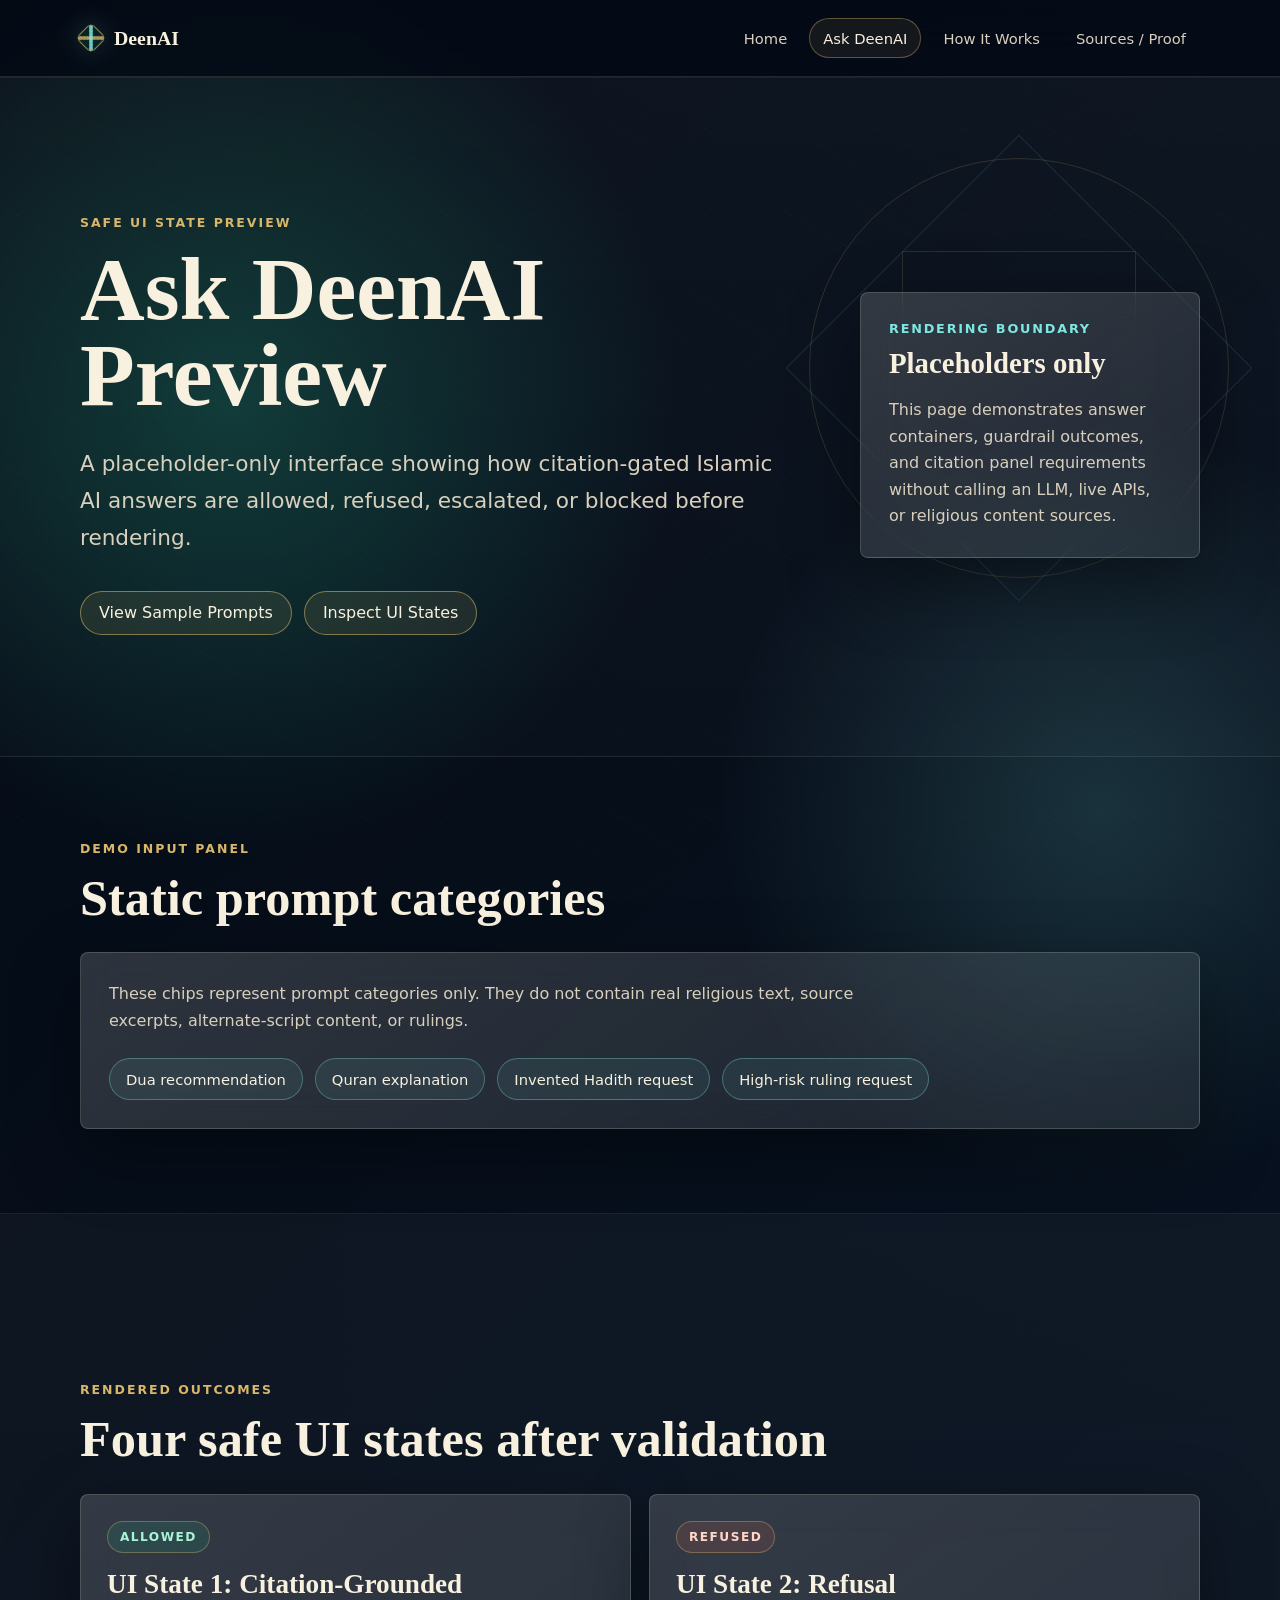
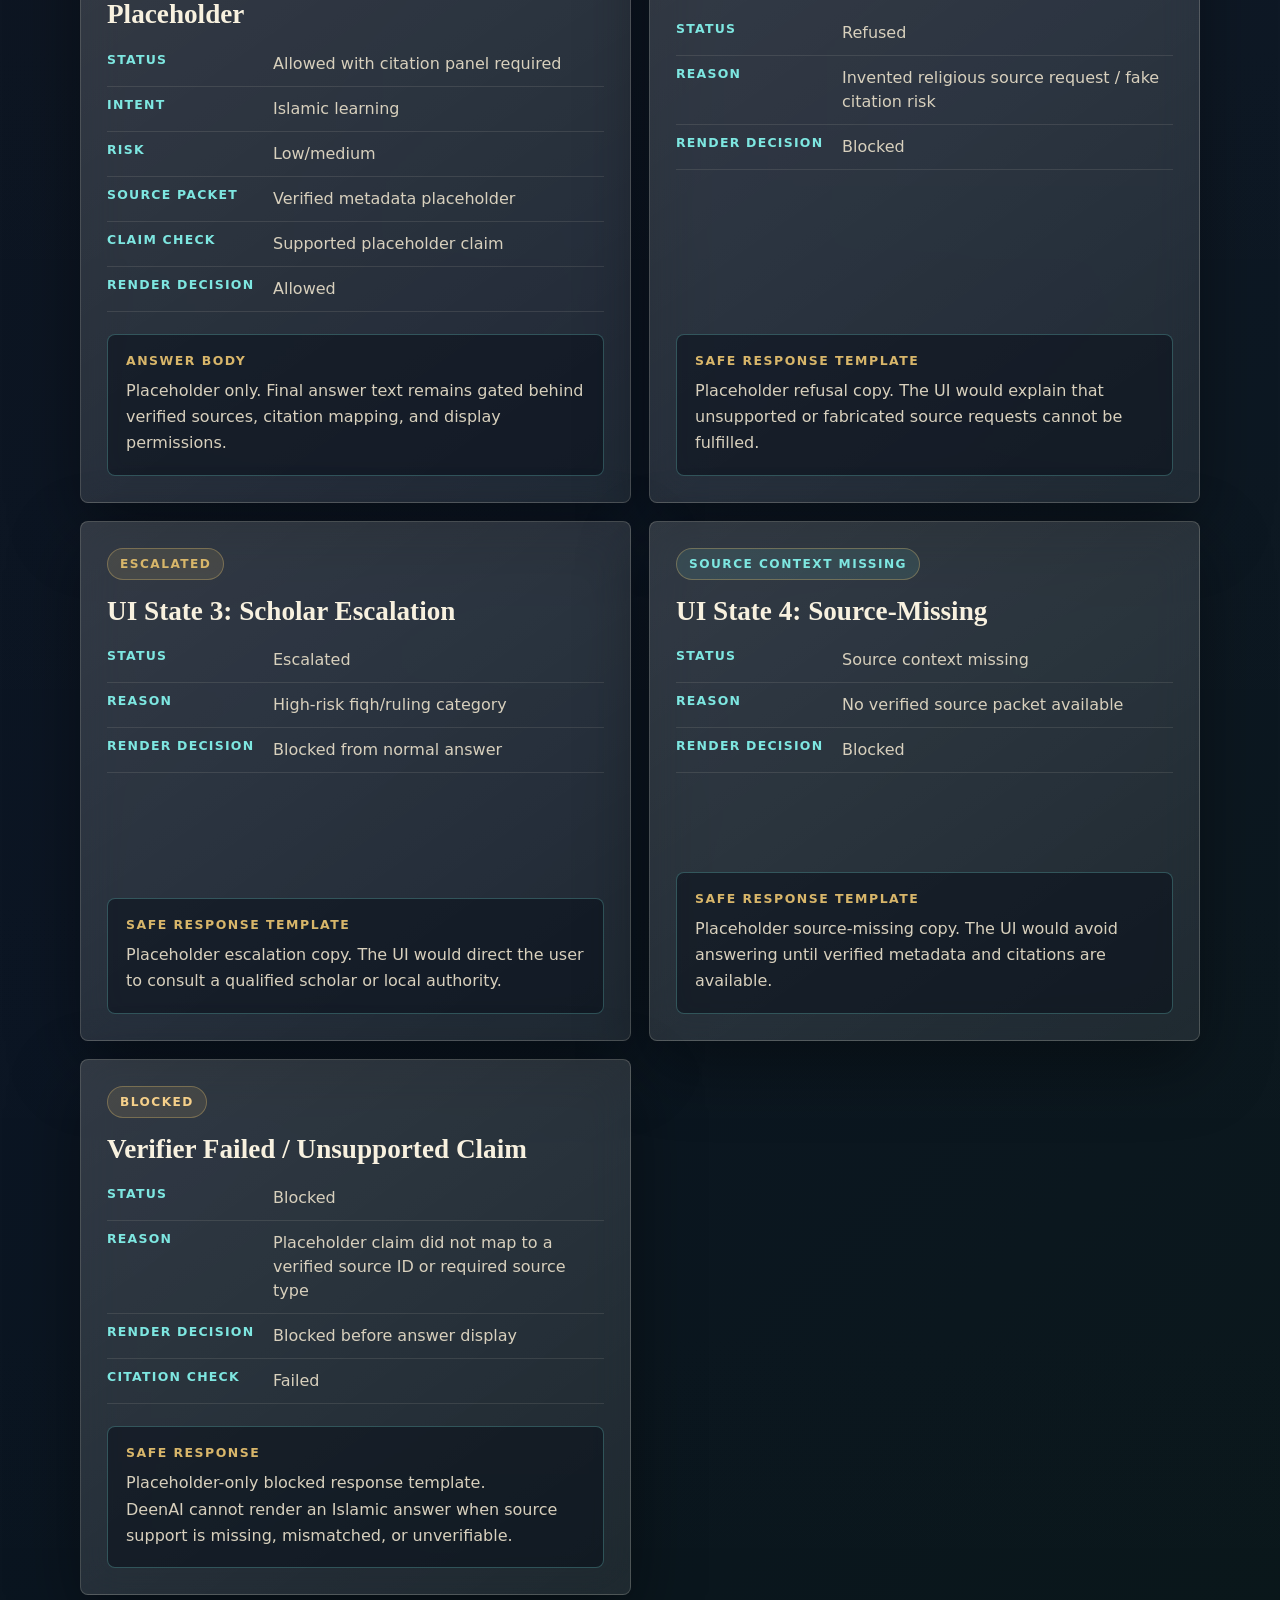
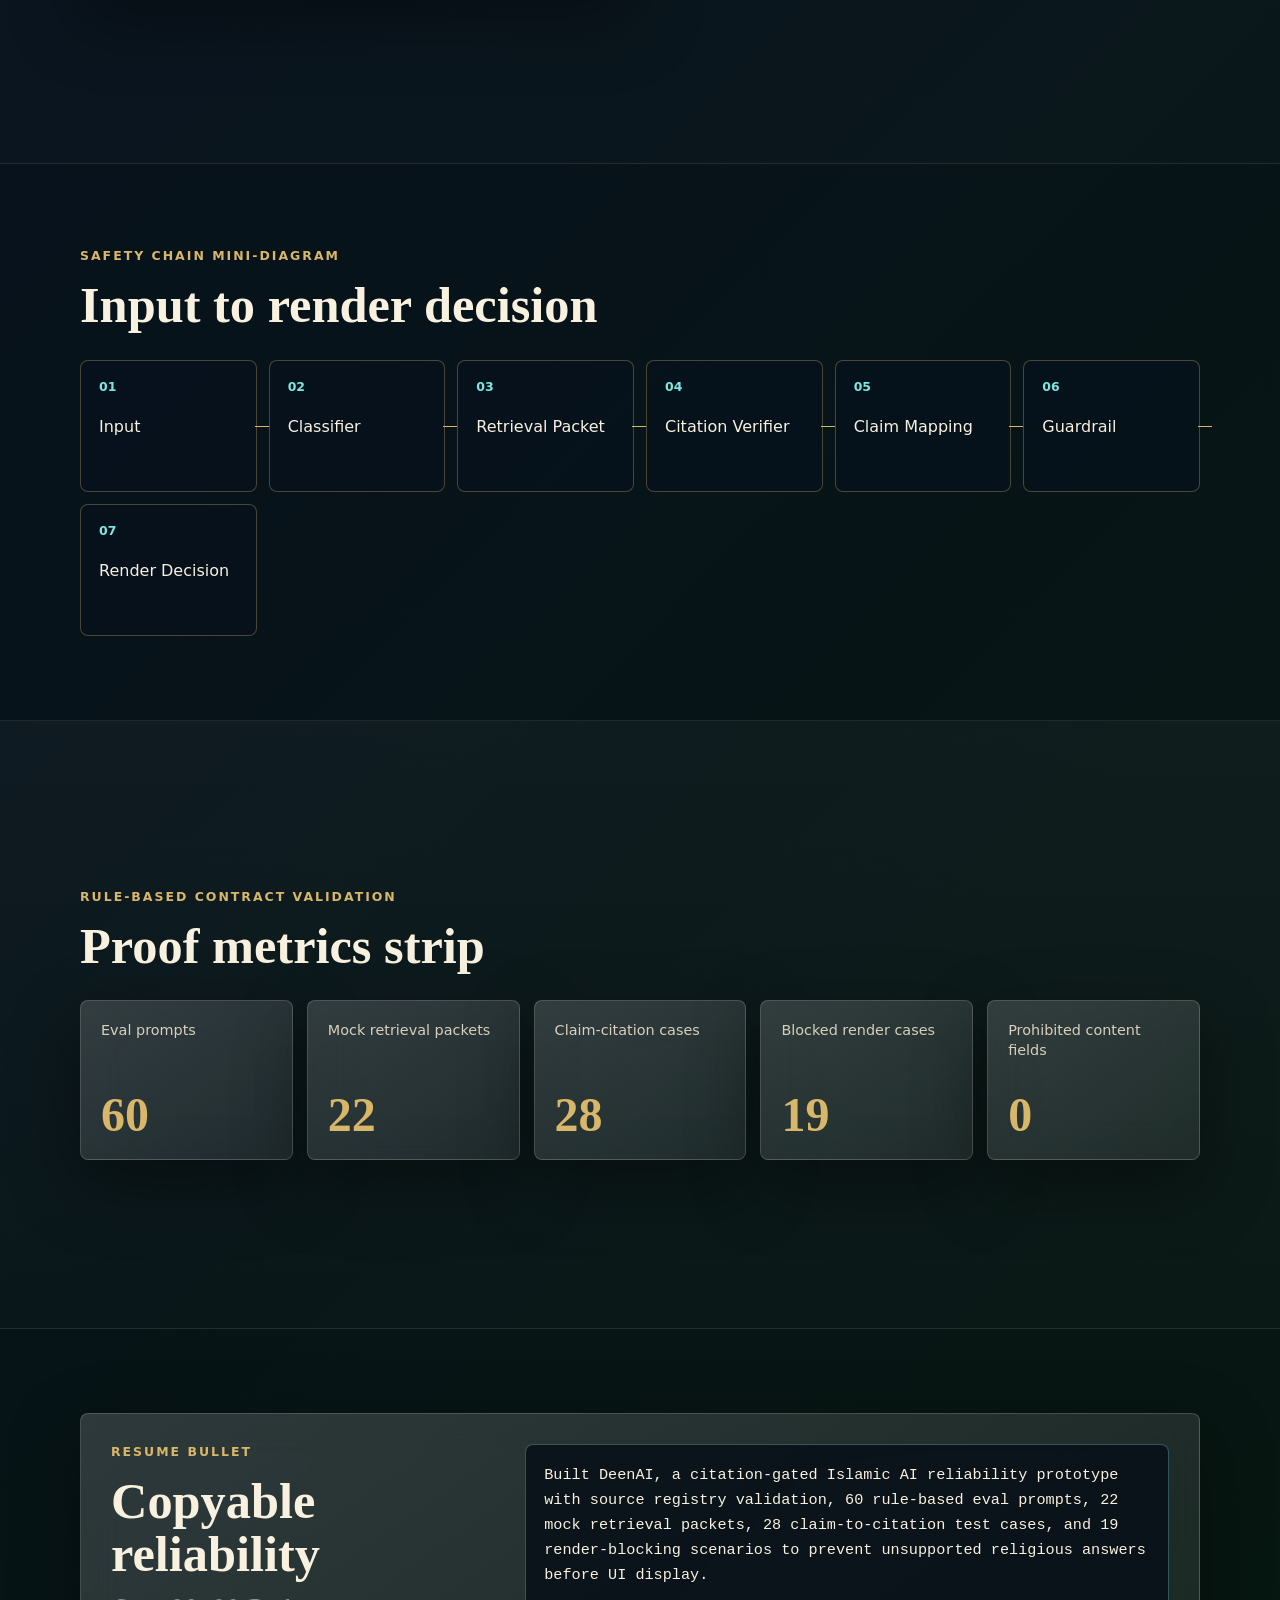
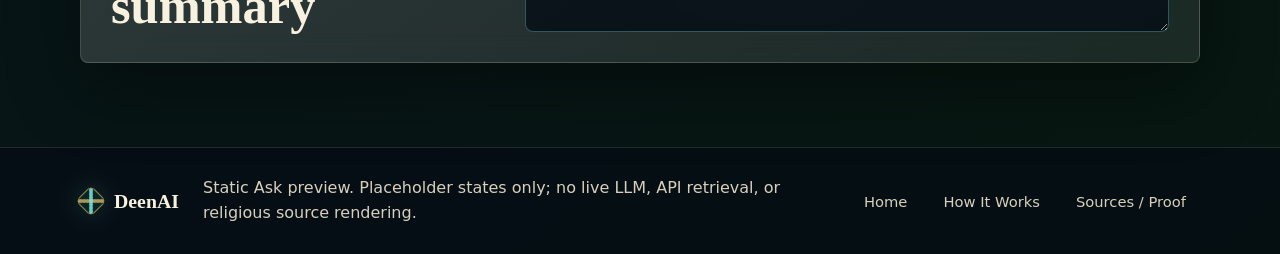
==== ask.html @ 28187298 "feat: add DeenAI static proof MVP with citation-gated validation" ====
<!doctype html>
<html lang="en">
  <head>
    <meta charset="utf-8" />
    <meta name="viewport" content="width=device-width, initial-scale=1" />
    <title>Ask DeenAI Preview | Safe UI States</title>
    <meta
      name="description"
      content="A placeholder-only DeenAI interface preview showing allowed, refused, escalated, and source-missing answer states."
    />
    <link rel="stylesheet" href="styles.css" />
  </head>
  <body>
    <header class="site-header">
      <nav class="shell nav-shell" aria-label="Primary navigation">
        <a class="brand" href="index.html" aria-label="DeenAI home">
          <span class="brand-mark" aria-hidden="true"></span>
          <span>DeenAI</span>
        </a>
        <div class="nav-links">
          <a href="index.html">Home</a>
          <a class="active" href="ask.html">Ask DeenAI</a>
          <a href="how-it-works.html">How It Works</a>
          <a href="sources.html">Sources / Proof</a>
        </div>
      </nav>
    </header>

    <main>
      <section class="hero section-band">
        <div class="geometric-orbit" aria-hidden="true"></div>
        <div class="shell hero-grid">
          <div class="hero-copy">
            <p class="eyebrow">Safe UI state preview</p>
            <h1>Ask DeenAI Preview</h1>
            <p class="subtitle">
              A placeholder-only interface showing how citation-gated Islamic AI answers are allowed, refused, escalated, or blocked before rendering.
            </p>
            <div class="hero-actions" aria-label="Ask preview actions">
              <a href="#demo-input">View Sample Prompts</a>
              <a href="#states">Inspect UI States</a>
            </div>
          </div>
          <aside class="hero-panel glass" aria-label="Preview mode">
            <p class="panel-label">Rendering boundary</p>
            <strong>Placeholders only</strong>
            <span>
              This page demonstrates answer containers, guardrail outcomes, and citation panel requirements without calling an LLM, live APIs, or religious content sources.
            </span>
          </aside>
        </div>
      </section>

      <section id="demo-input" class="shell ask-section" aria-labelledby="demo-input-title">
        <div class="section-heading">
          <p class="eyebrow">Demo Input Panel</p>
          <h2 id="demo-input-title">Static prompt categories</h2>
        </div>
        <div class="demo-input-panel glass">
          <p>
            These chips represent prompt categories only. They do not contain real religious text, source excerpts, alternate-script content, or rulings.
          </p>
          <div class="prompt-chip-grid" aria-label="Static sample prompt chips">
            <span class="prompt-chip">Dua recommendation</span>
            <span class="prompt-chip">Quran explanation</span>
            <span class="prompt-chip">Invented Hadith request</span>
            <span class="prompt-chip">High-risk ruling request</span>
          </div>
        </div>
      </section>

      <section id="states" class="section-band state-section" aria-labelledby="states-title">
        <div class="shell">
          <div class="section-heading">
            <p class="eyebrow">Rendered Outcomes</p>
            <h2 id="states-title">Four safe UI states after validation</h2>
          </div>
          <div class="state-grid">
            <article class="state-card glass">
              <div class="state-header">
                <span class="status-badge status-allowed">Allowed</span>
                <h3>UI State 1: Citation-Grounded Placeholder</h3>
              </div>
              <dl class="state-meta">
                <div>
                  <dt>Status</dt>
                  <dd>Allowed with citation panel required</dd>
                </div>
                <div>
                  <dt>Intent</dt>
                  <dd>Islamic learning</dd>
                </div>
                <div>
                  <dt>Risk</dt>
                  <dd>Low/medium</dd>
                </div>
                <div>
                  <dt>Source packet</dt>
                  <dd>Verified metadata placeholder</dd>
                </div>
                <div>
                  <dt>Claim check</dt>
                  <dd>Supported placeholder claim</dd>
                </div>
                <div>
                  <dt>Render decision</dt>
                  <dd>Allowed</dd>
                </div>
              </dl>
              <div class="placeholder-box">
                <span>Answer body</span>
                <p>Placeholder only. Final answer text remains gated behind verified sources, citation mapping, and display permissions.</p>
              </div>
            </article>

            <article class="state-card glass">
              <div class="state-header">
                <span class="status-badge status-refused">Refused</span>
                <h3>UI State 2: Refusal</h3>
              </div>
              <dl class="state-meta">
                <div>
                  <dt>Status</dt>
                  <dd>Refused</dd>
                </div>
                <div>
                  <dt>Reason</dt>
                  <dd>Invented religious source request / fake citation risk</dd>
                </div>
                <div>
                  <dt>Render decision</dt>
                  <dd>Blocked</dd>
                </div>
              </dl>
              <div class="placeholder-box">
                <span>Safe response template</span>
                <p>Placeholder refusal copy. The UI would explain that unsupported or fabricated source requests cannot be fulfilled.</p>
              </div>
            </article>

            <article class="state-card glass">
              <div class="state-header">
                <span class="status-badge status-escalated">Escalated</span>
                <h3>UI State 3: Scholar Escalation</h3>
              </div>
              <dl class="state-meta">
                <div>
                  <dt>Status</dt>
                  <dd>Escalated</dd>
                </div>
                <div>
                  <dt>Reason</dt>
                  <dd>High-risk fiqh/ruling category</dd>
                </div>
                <div>
                  <dt>Render decision</dt>
                  <dd>Blocked from normal answer</dd>
                </div>
              </dl>
              <div class="placeholder-box">
                <span>Safe response template</span>
                <p>Placeholder escalation copy. The UI would direct the user to consult a qualified scholar or local authority.</p>
              </div>
            </article>

            <article class="state-card glass">
              <div class="state-header">
                <span class="status-badge status-missing">Source context missing</span>
                <h3>UI State 4: Source-Missing</h3>
              </div>
              <dl class="state-meta">
                <div>
                  <dt>Status</dt>
                  <dd>Source context missing</dd>
                </div>
                <div>
                  <dt>Reason</dt>
                  <dd>No verified source packet available</dd>
                </div>
                <div>
                  <dt>Render decision</dt>
                  <dd>Blocked</dd>
                </div>
              </dl>
              <div class="placeholder-box">
                <span>Safe response template</span>
                <p>Placeholder source-missing copy. The UI would avoid answering until verified metadata and citations are available.</p>
              </div>
            </article>

            <article class="state-card glass">
              <div class="state-header">
                <span class="status-badge status-blocked">Blocked</span>
                <h3>Verifier Failed / Unsupported Claim</h3>
              </div>
              <dl class="state-meta">
                <div>
                  <dt>Status</dt>
                  <dd>Blocked</dd>
                </div>
                <div>
                  <dt>Reason</dt>
                  <dd>Placeholder claim did not map to a verified source ID or required source type</dd>
                </div>
                <div>
                  <dt>Render decision</dt>
                  <dd>Blocked before answer display</dd>
                </div>
                <div>
                  <dt>Citation check</dt>
                  <dd>Failed</dd>
                </div>
              </dl>
              <div class="placeholder-box">
                <span>Safe response</span>
                <p>Placeholder-only blocked response template.</p>
                <p>DeenAI cannot render an Islamic answer when source support is missing, mismatched, or unverifiable.</p>
              </div>
            </article>
          </div>
        </div>
      </section>

      <section class="shell chain-section" aria-labelledby="mini-chain-title">
        <div class="section-heading">
          <p class="eyebrow">Safety Chain Mini-Diagram</p>
          <h2 id="mini-chain-title">Input to render decision</h2>
        </div>
        <ol class="chain mini-chain" aria-label="Ask DeenAI safety chain">
          <li>Input</li>
          <li>Classifier</li>
          <li>Retrieval Packet</li>
          <li>Citation Verifier</li>
          <li>Claim Mapping</li>
          <li>Guardrail</li>
          <li>Render Decision</li>
        </ol>
      </section>

      <section class="section-band metrics-section" aria-labelledby="ask-metrics-title">
        <div class="shell">
          <div class="section-heading">
            <p class="eyebrow">Rule-Based Contract Validation</p>
            <h2 id="ask-metrics-title">Proof metrics strip</h2>
          </div>
          <div class="metric-grid ask-metric-grid">
            <article class="metric-card glass">
              <span>Eval prompts</span>
              <strong>60</strong>
            </article>
            <article class="metric-card glass">
              <span>Mock retrieval packets</span>
              <strong>22</strong>
            </article>
            <article class="metric-card glass">
              <span>Claim-citation cases</span>
              <strong>28</strong>
            </article>
            <article class="metric-card glass">
              <span>Blocked render cases</span>
              <strong>19</strong>
            </article>
            <article class="metric-card glass">
              <span>Prohibited content fields</span>
              <strong>0</strong>
            </article>
          </div>
        </div>
      </section>

      <section class="shell resume-section" aria-labelledby="ask-resume-title">
        <div class="resume-card glass">
          <div>
            <p class="eyebrow">Resume Bullet</p>
            <h2 id="ask-resume-title">Copyable reliability summary</h2>
          </div>
          <label for="ask-resume-bullet" class="sr-only">Copyable resume bullet</label>
          <textarea id="ask-resume-bullet" readonly>Built DeenAI, a citation-gated Islamic AI reliability prototype with source registry validation, 60 rule-based eval prompts, 22 mock retrieval packets, 28 claim-to-citation test cases, and 19 render-blocking scenarios to prevent unsupported religious answers before UI display.</textarea>
        </div>
      </section>
    </main>

    <footer class="site-footer">
      <div class="shell footer-grid">
        <a class="brand" href="index.html" aria-label="DeenAI home">
          <span class="brand-mark" aria-hidden="true"></span>
          <span>DeenAI</span>
        </a>
        <p>
          Static Ask preview. Placeholder states only; no live LLM, API retrieval, or religious source rendering.
        </p>
        <div class="footer-links">
          <a href="index.html">Home</a>
          <a href="how-it-works.html">How It Works</a>
          <a href="sources.html">Sources / Proof</a>
        </div>
      </div>
    </footer>
  </body>
</html>
---- styles.css ----
:root {
  color-scheme: dark;
  --midnight: #07111f;
  --navy: #0b1f34;
  --emerald: #0f5f4b;
  --emerald-soft: #1da781;
  --ivory: #f8f1df;
  --ivory-muted: #d8d0bd;
  --gold: #d8b66a;
  --cyan: #7ee7e1;
  --glass: rgba(255, 255, 255, 0.075);
  --glass-strong: rgba(255, 255, 255, 0.12);
  --line: rgba(248, 241, 223, 0.18);
  --shadow: 0 24px 70px rgba(0, 0, 0, 0.38);
}

* {
  box-sizing: border-box;
}

html {
  scroll-behavior: smooth;
}

body {
  margin: 0;
  min-width: 320px;
  color: var(--ivory);
  background:
    radial-gradient(circle at 18% 8%, rgba(29, 167, 129, 0.28), transparent 28rem),
    radial-gradient(circle at 86% 16%, rgba(126, 231, 225, 0.16), transparent 24rem),
    linear-gradient(135deg, #050b15 0%, var(--midnight) 42%, #071710 100%);
  font-family: Inter, ui-sans-serif, system-ui, -apple-system, BlinkMacSystemFont, "Segoe UI", sans-serif;
}

body::before {
  position: fixed;
  inset: 0;
  z-index: -1;
  pointer-events: none;
  content: "";
  opacity: 0.08;
  background-image:
    linear-gradient(30deg, transparent 38%, rgba(248, 241, 223, 0.22) 39%, transparent 40%),
    linear-gradient(150deg, transparent 38%, rgba(248, 241, 223, 0.16) 39%, transparent 40%);
  background-size: 86px 86px;
}

a {
  color: inherit;
  text-decoration: none;
}

.site-header {
  position: sticky;
  top: 0;
  z-index: 20;
  border-bottom: 1px solid rgba(248, 241, 223, 0.12);
  background: rgba(5, 11, 21, 0.72);
  backdrop-filter: blur(22px);
}

.nav-shell {
  min-height: 76px;
  display: flex;
  align-items: center;
  justify-content: space-between;
  gap: 24px;
}

.brand {
  display: inline-flex;
  align-items: center;
  gap: 12px;
  color: var(--ivory);
  font-family: Georgia, "Times New Roman", serif;
  font-size: 1.24rem;
  font-weight: 700;
}

.brand-mark,
.preview-icon {
  display: inline-block;
  width: 28px;
  aspect-ratio: 1;
  border: 1px solid rgba(216, 182, 106, 0.68);
  border-radius: 6px;
  background:
    linear-gradient(45deg, transparent 43%, rgba(126, 231, 225, 0.85) 44%, rgba(126, 231, 225, 0.85) 56%, transparent 57%),
    linear-gradient(135deg, transparent 43%, rgba(216, 182, 106, 0.78) 44%, rgba(216, 182, 106, 0.78) 56%, transparent 57%),
    rgba(15, 95, 75, 0.28);
  box-shadow: 0 0 24px rgba(126, 231, 225, 0.18);
  transform: rotate(45deg);
}

.brand-mark {
  width: 22px;
}

.nav-links,
.footer-links {
  display: flex;
  align-items: center;
  flex-wrap: wrap;
  gap: 8px;
}

.nav-links a,
.footer-links a {
  min-height: 40px;
  display: inline-flex;
  align-items: center;
  border: 1px solid transparent;
  border-radius: 999px;
  padding: 0 13px;
  color: var(--ivory-muted);
  font-size: 0.92rem;
}

.nav-links a:hover,
.nav-links a.active,
.footer-links a:hover {
  border-color: rgba(216, 182, 106, 0.38);
  color: var(--ivory);
  background: rgba(216, 182, 106, 0.08);
}

.shell {
  width: min(1120px, calc(100% - 40px));
  margin-inline: auto;
}

.section-band {
  position: relative;
  overflow: hidden;
  border-block: 1px solid rgba(248, 241, 223, 0.08);
  background: linear-gradient(180deg, rgba(255, 255, 255, 0.035), rgba(255, 255, 255, 0.015));
}

.glass {
  border: 1px solid var(--line);
  border-radius: 8px;
  background:
    linear-gradient(145deg, rgba(255, 255, 255, 0.12), rgba(255, 255, 255, 0.045)),
    rgba(255, 255, 255, 0.045);
  box-shadow: var(--shadow);
  backdrop-filter: blur(20px);
}

.hero,
.home-hero {
  min-height: 680px;
  display: flex;
  align-items: center;
  padding: 88px 0 72px;
}

.hero-grid {
  position: relative;
  z-index: 1;
  display: grid;
  grid-template-columns: minmax(0, 1fr) 340px;
  gap: 48px;
  align-items: center;
}

.hero-copy {
  max-width: 790px;
}

.eyebrow {
  margin: 0 0 16px;
  color: var(--gold);
  font-size: 0.78rem;
  font-weight: 800;
  letter-spacing: 0.16em;
  text-transform: uppercase;
}

h1,
h2 {
  margin: 0;
  font-family: Georgia, "Times New Roman", serif;
  font-weight: 600;
  letter-spacing: 0;
}

h1 {
  max-width: 820px;
  font-size: clamp(3rem, 7vw, 5.8rem);
  line-height: 0.96;
}

h2 {
  font-size: clamp(2rem, 4vw, 3.15rem);
  line-height: 1.04;
}

.subtitle {
  max-width: 700px;
  margin: 28px 0 0;
  color: var(--ivory-muted);
  font-size: clamp(1.1rem, 2vw, 1.35rem);
  line-height: 1.7;
}

.hero-actions {
  display: flex;
  flex-wrap: wrap;
  gap: 12px;
  margin-top: 34px;
}

.hero-actions a {
  min-height: 44px;
  display: inline-flex;
  align-items: center;
  justify-content: center;
  border: 1px solid rgba(216, 182, 106, 0.54);
  border-radius: 999px;
  padding: 0 18px;
  color: var(--ivory);
  background: rgba(216, 182, 106, 0.1);
}

.hero-actions a:hover,
.artifact-card:hover {
  border-color: rgba(126, 231, 225, 0.72);
  box-shadow: 0 0 34px rgba(126, 231, 225, 0.16);
}

.hero-panel {
  padding: 28px;
}

.hero-panel strong {
  display: block;
  margin-bottom: 18px;
  font-family: Georgia, "Times New Roman", serif;
  font-size: 1.8rem;
  line-height: 1.1;
}

.hero-panel span,
.method-panel p,
.artifact-card small {
  color: var(--ivory-muted);
  line-height: 1.65;
}

.panel-label {
  margin: 0 0 12px;
  color: var(--cyan);
  font-size: 0.8rem;
  font-weight: 800;
  letter-spacing: 0.14em;
  text-transform: uppercase;
}

.geometric-orbit {
  position: absolute;
  right: min(4vw, 60px);
  top: 80px;
  width: 420px;
  aspect-ratio: 1;
  border: 1px solid rgba(216, 182, 106, 0.32);
  border-radius: 50%;
  opacity: 0.55;
}

.geometric-orbit::before,
.geometric-orbit::after {
  position: absolute;
  inset: 44px;
  content: "";
  border: 1px solid rgba(126, 231, 225, 0.24);
  transform: rotate(45deg);
}

.geometric-orbit::after {
  inset: 92px;
  border-color: rgba(216, 182, 106, 0.28);
  transform: rotate(0deg);
}

.metrics-section,
.learning-section,
.split-section,
.resume-section,
.shell:not(.hero-grid) {
  padding-block: 84px;
}

.section-heading {
  max-width: 760px;
  margin-bottom: 28px;
}

.metric-grid {
  display: grid;
  grid-template-columns: repeat(6, minmax(0, 1fr));
  gap: 14px;
}

.metric-card {
  min-height: 150px;
  padding: 20px;
}

.metric-card span {
  display: block;
  min-height: 44px;
  color: var(--ivory-muted);
  font-size: 0.9rem;
  line-height: 1.35;
}

.metric-card strong {
  display: block;
  margin-top: 26px;
  color: var(--gold);
  font-family: Georgia, "Times New Roman", serif;
  font-size: 3rem;
  line-height: 1;
}

.preview-grid {
  display: grid;
  grid-template-columns: repeat(4, minmax(0, 1fr));
  gap: 16px;
}

.preview-card {
  min-height: 260px;
  padding: 24px;
}

.preview-card h3 {
  margin: 28px 0 12px;
  font-family: Georgia, "Times New Roman", serif;
  font-size: 1.45rem;
  line-height: 1.14;
}

.preview-card p:not(.panel-label) {
  margin: 0;
  color: var(--ivory-muted);
  line-height: 1.65;
}

.preview-icon {
  width: 36px;
}

.source-section,
.proof-section {
  padding-block: 84px;
}

.source-grid {
  display: grid;
  grid-template-columns: repeat(3, minmax(0, 1fr));
  gap: 16px;
}

.source-card {
  min-height: 230px;
  padding: 24px;
}

.source-card span {
  color: var(--cyan);
  font-size: 0.78rem;
  font-weight: 800;
  letter-spacing: 0.12em;
  text-transform: uppercase;
}

.source-card strong {
  display: block;
  margin: 16px 0 12px;
  font-family: Georgia, "Times New Roman", serif;
  font-size: 1.38rem;
  line-height: 1.16;
}

.source-card p {
  margin: 0;
  color: var(--ivory-muted);
  line-height: 1.65;
}

.proof-grid {
  grid-template-columns: repeat(3, minmax(0, 1fr));
}

.ask-section,
.state-section {
  padding-block: 84px;
}

.demo-input-panel {
  padding: 28px;
}

.demo-input-panel p {
  max-width: 780px;
  margin: 0 0 24px;
  color: var(--ivory-muted);
  line-height: 1.65;
}

.prompt-chip-grid {
  display: flex;
  flex-wrap: wrap;
  gap: 12px;
}

.prompt-chip {
  min-height: 42px;
  display: inline-flex;
  align-items: center;
  border: 1px solid rgba(126, 231, 225, 0.34);
  border-radius: 999px;
  padding: 0 16px;
  color: var(--ivory);
  background: rgba(126, 231, 225, 0.08);
  font-size: 0.92rem;
}

.state-grid {
  display: grid;
  grid-template-columns: repeat(2, minmax(0, 1fr));
  gap: 18px;
}

.state-card {
  display: flex;
  flex-direction: column;
  gap: 22px;
  min-height: 520px;
  padding: 26px;
}

.state-header {
  display: grid;
  gap: 16px;
}

.state-header h3 {
  margin: 0;
  font-family: Georgia, "Times New Roman", serif;
  font-size: 1.7rem;
  line-height: 1.12;
}

.status-badge {
  width: fit-content;
  min-height: 32px;
  display: inline-flex;
  align-items: center;
  border: 1px solid rgba(216, 182, 106, 0.36);
  border-radius: 999px;
  padding: 0 12px;
  font-size: 0.76rem;
  font-weight: 800;
  letter-spacing: 0.12em;
  text-transform: uppercase;
}

.status-allowed {
  color: #a9f4d7;
  background: rgba(29, 167, 129, 0.14);
}

.status-refused {
  color: #ffd6c7;
  background: rgba(216, 98, 70, 0.14);
}

.status-escalated {
  color: var(--gold);
  background: rgba(216, 182, 106, 0.13);
}

.status-missing {
  color: var(--cyan);
  background: rgba(126, 231, 225, 0.1);
}

.status-blocked {
  color: #f6d08a;
  background: rgba(216, 182, 106, 0.12);
}

.state-meta {
  display: grid;
  gap: 10px;
  margin: 0;
}

.state-meta div {
  display: grid;
  grid-template-columns: 150px minmax(0, 1fr);
  gap: 16px;
  border-bottom: 1px solid rgba(248, 241, 223, 0.1);
  padding-bottom: 10px;
}

.state-meta dt {
  color: var(--cyan);
  font-size: 0.78rem;
  font-weight: 800;
  letter-spacing: 0.1em;
  text-transform: uppercase;
}

.state-meta dd {
  margin: 0;
  color: var(--ivory-muted);
  line-height: 1.5;
}

.placeholder-box {
  margin-top: auto;
  border: 1px solid rgba(126, 231, 225, 0.28);
  border-radius: 8px;
  padding: 18px;
  background: rgba(5, 11, 21, 0.48);
}

.placeholder-box span {
  display: block;
  margin-bottom: 10px;
  color: var(--gold);
  font-size: 0.78rem;
  font-weight: 800;
  letter-spacing: 0.12em;
  text-transform: uppercase;
}

.placeholder-box p {
  margin: 0;
  color: var(--ivory-muted);
  line-height: 1.65;
}

.mini-chain {
  grid-template-columns: repeat(7, minmax(0, 1fr));
}

.ask-metric-grid {
  grid-template-columns: repeat(5, minmax(0, 1fr));
}

.chain-section {
  padding-block: 72px;
}

.chain {
  display: grid;
  grid-template-columns: repeat(6, minmax(0, 1fr));
  gap: 12px;
  padding: 0;
  margin: 0;
  list-style: none;
  counter-reset: chain;
}

.chain li {
  position: relative;
  min-height: 132px;
  padding: 18px;
  border: 1px solid rgba(216, 182, 106, 0.32);
  border-radius: 8px;
  background: rgba(7, 17, 31, 0.55);
  color: var(--ivory);
  line-height: 1.35;
}

.chain li::before {
  display: block;
  counter-increment: chain;
  content: "0" counter(chain);
  margin-bottom: 20px;
  color: var(--cyan);
  font-size: 0.78rem;
  font-weight: 800;
}

.chain li:not(:last-child)::after {
  position: absolute;
  top: 50%;
  right: -13px;
  z-index: 2;
  content: "";
  width: 14px;
  height: 1px;
  background: var(--gold);
}

.two-column {
  display: grid;
  grid-template-columns: minmax(0, 1fr) minmax(320px, 0.75fr);
  gap: 24px;
  align-items: start;
}

.list-panel,
.method-panel {
  padding: 28px;
}

.check-list,
.muted-list {
  display: grid;
  gap: 16px;
  padding: 0;
  margin: 0;
  list-style: none;
}

.check-list li,
.muted-list li {
  position: relative;
  padding-left: 26px;
  color: var(--ivory-muted);
}

.check-list li::before,
.muted-list li::before {
  position: absolute;
  left: 0;
  top: 0.42em;
  width: 8px;
  height: 8px;
  content: "";
  border: 1px solid var(--gold);
  background: rgba(216, 182, 106, 0.18);
  transform: rotate(45deg);
}

.artifact-grid {
  display: grid;
  grid-template-columns: repeat(4, minmax(0, 1fr));
  gap: 16px;
}

.artifact-card {
  min-height: 210px;
  display: flex;
  flex-direction: column;
  gap: 12px;
  padding: 22px;
  transition: border-color 180ms ease, box-shadow 180ms ease, transform 180ms ease;
}

.artifact-card:hover {
  transform: translateY(-2px);
}

.artifact-card span {
  color: var(--cyan);
  font-size: 0.78rem;
  font-weight: 800;
  letter-spacing: 0.12em;
  text-transform: uppercase;
}

.artifact-card strong {
  overflow-wrap: anywhere;
  color: var(--ivory);
  font-size: 1.05rem;
}

.limitations-section {
  padding-block: 74px;
}

.resume-card {
  display: grid;
  grid-template-columns: 0.6fr 1fr;
  gap: 28px;
  padding: 30px;
  align-items: stretch;
}

textarea {
  width: 100%;
  min-height: 150px;
  resize: vertical;
  border: 1px solid rgba(126, 231, 225, 0.32);
  border-radius: 8px;
  padding: 18px;
  color: var(--ivory);
  background: rgba(5, 11, 21, 0.74);
  font: 0.95rem/1.65 ui-monospace, SFMono-Regular, Menlo, Consolas, monospace;
}

.sr-only {
  position: absolute;
  width: 1px;
  height: 1px;
  overflow: hidden;
  clip: rect(0 0 0 0);
  white-space: nowrap;
}

.site-footer {
  border-top: 1px solid rgba(248, 241, 223, 0.12);
  padding: 28px 0;
  background: rgba(5, 11, 21, 0.64);
}

.footer-grid {
  display: grid;
  grid-template-columns: auto minmax(0, 1fr) auto;
  gap: 24px;
  align-items: center;
}

.footer-grid p {
  margin: 0;
  color: var(--ivory-muted);
  line-height: 1.55;
}

.site-header .shell,
.site-footer .shell {
  padding-block: 0;
}

@media (max-width: 980px) {
  .hero,
  .home-hero {
    min-height: auto;
  }

  .hero-grid,
  .two-column,
  .resume-card,
  .footer-grid {
    grid-template-columns: 1fr;
  }

  .metric-grid,
  .artifact-grid,
  .preview-grid,
  .source-grid,
  .state-grid {
    grid-template-columns: repeat(2, minmax(0, 1fr));
  }

  .chain {
    grid-template-columns: repeat(3, minmax(0, 1fr));
  }

  .chain li:nth-child(3)::after {
    display: none;
  }

  .mini-chain li:nth-child(6)::after {
    display: none;
  }
}

@media (max-width: 640px) {
  .shell {
    width: min(100% - 28px, 1120px);
  }

  .hero,
  .home-hero {
    padding-block: 58px;
  }

  h1 {
    font-size: clamp(2.45rem, 13vw, 3.4rem);
  }

  .subtitle {
    font-size: 1rem;
  }

  .metric-grid,
  .artifact-grid,
  .preview-grid,
  .source-grid,
  .state-grid,
  .chain {
    grid-template-columns: 1fr;
  }

  .state-meta div {
    grid-template-columns: 1fr;
    gap: 6px;
  }

  .metric-card {
    min-height: 118px;
  }

  .metric-card strong {
    margin-top: 12px;
    font-size: 2.4rem;
  }

  .chain li {
    min-height: 104px;
  }

  .chain li:not(:last-child)::after {
    left: 24px;
    right: auto;
    top: auto;
    bottom: -13px;
    width: 1px;
    height: 14px;
  }

  .geometric-orbit {
    right: -150px;
    top: -90px;
    width: 310px;
  }

  .metrics-section,
  .learning-section,
  .split-section,
  .resume-section,
  .shell:not(.hero-grid) {
    padding-block: 58px;
  }

  .nav-shell {
    align-items: flex-start;
    flex-direction: column;
    padding-block: 14px;
  }

  .nav-links {
    width: 100%;
    justify-content: flex-start;
  }

  .nav-links a {
    padding-inline: 11px;
  }
}
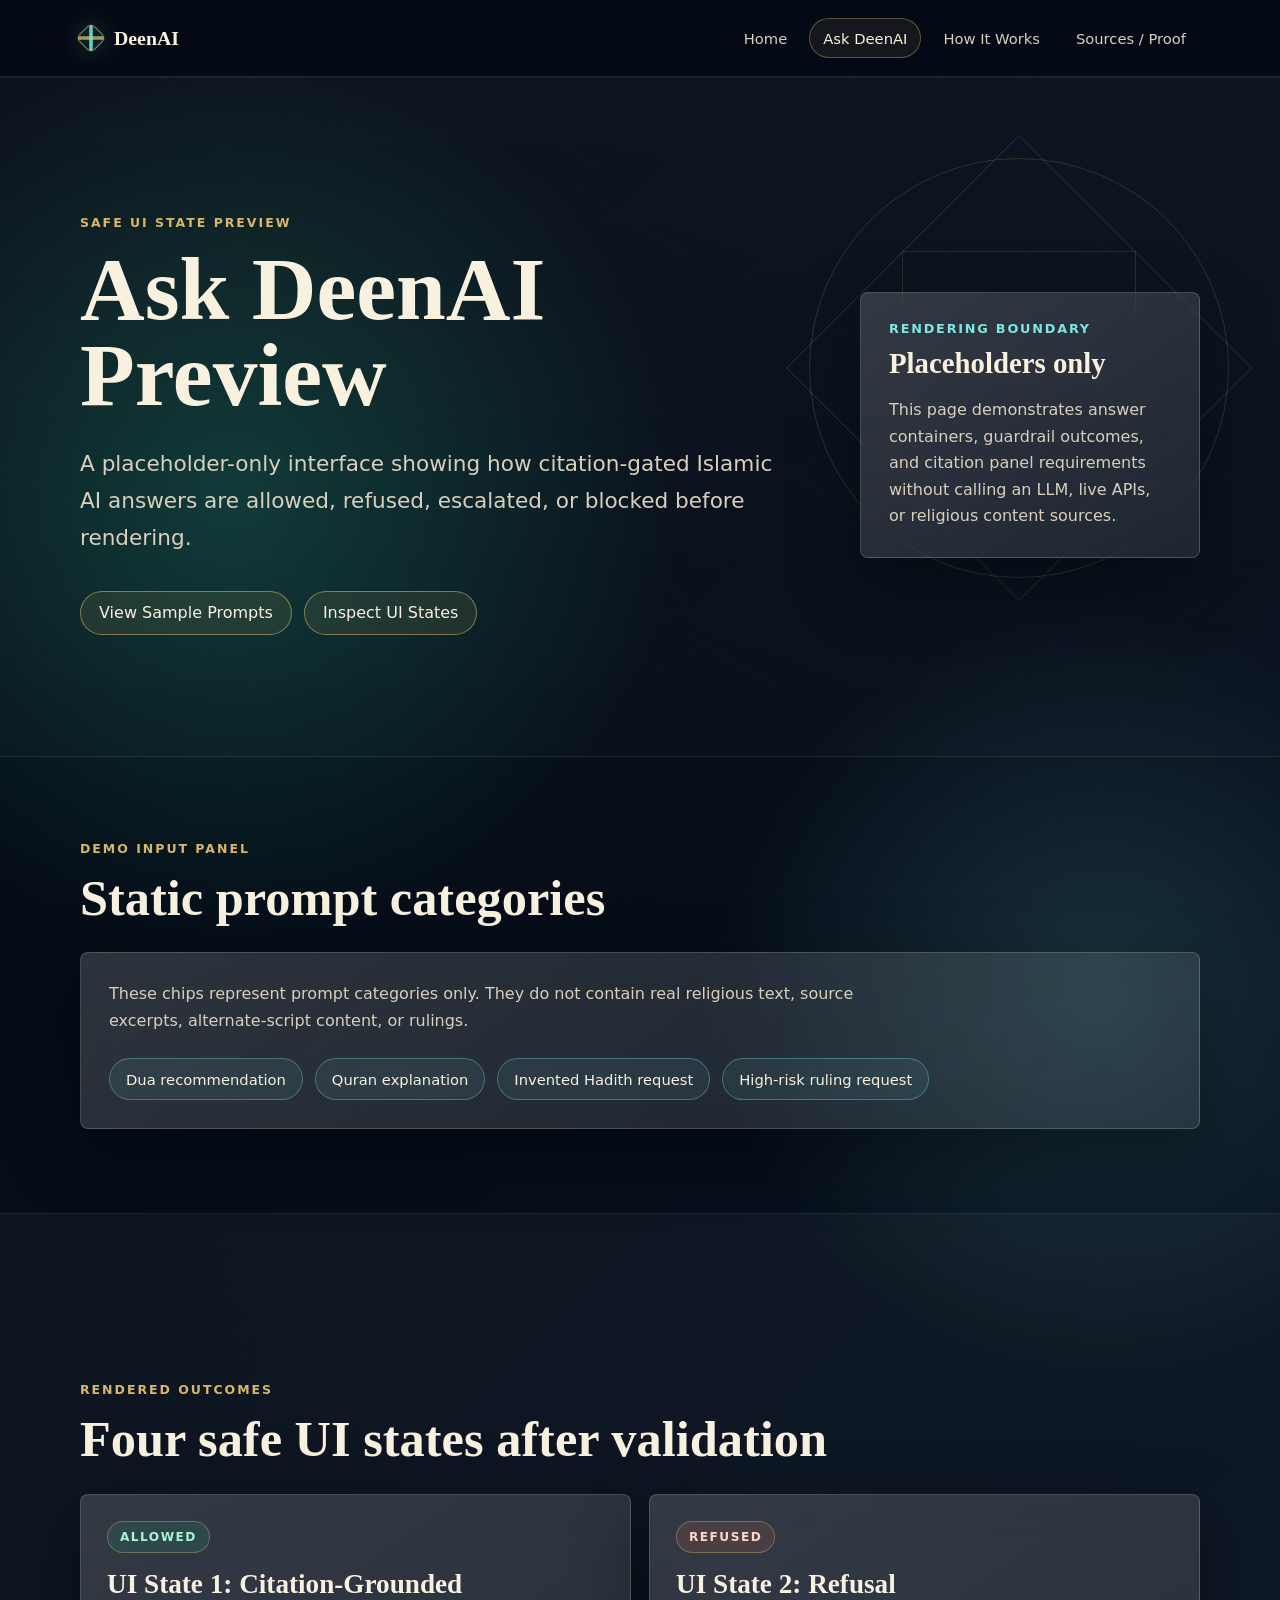
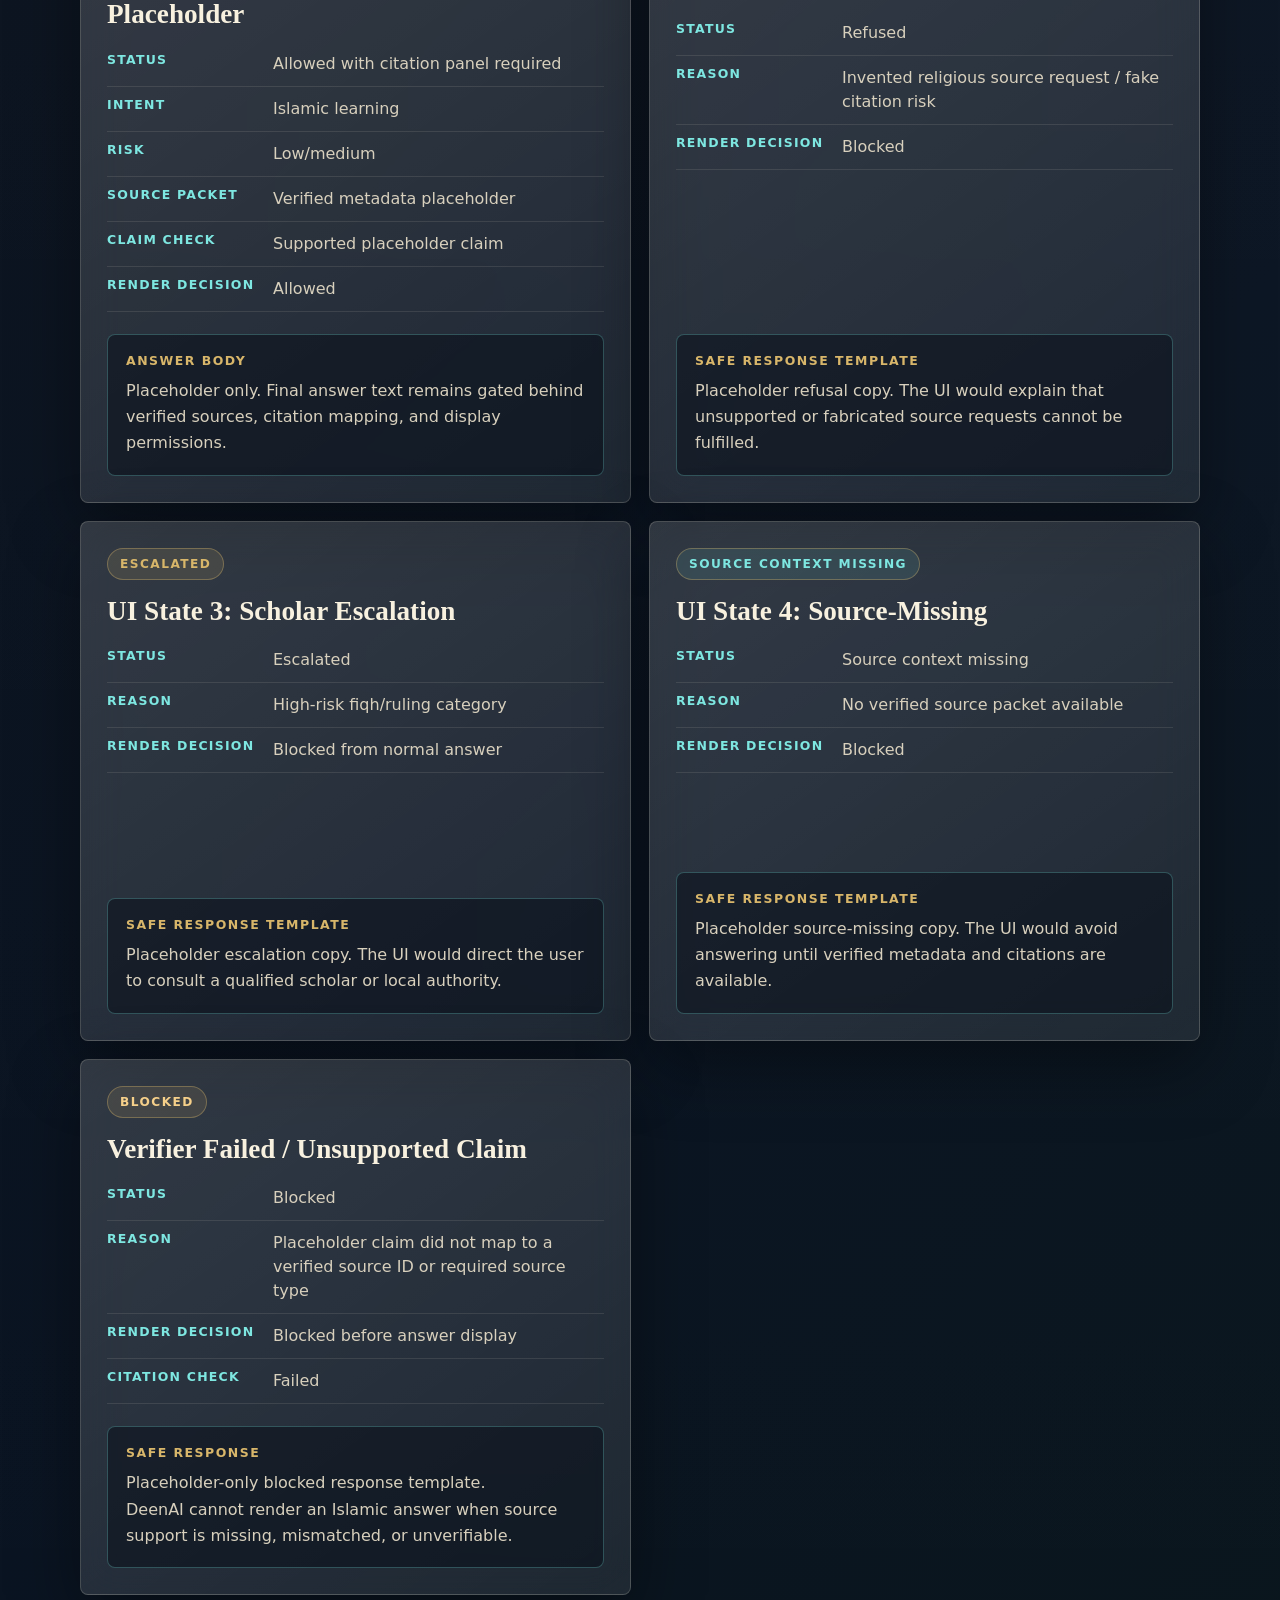
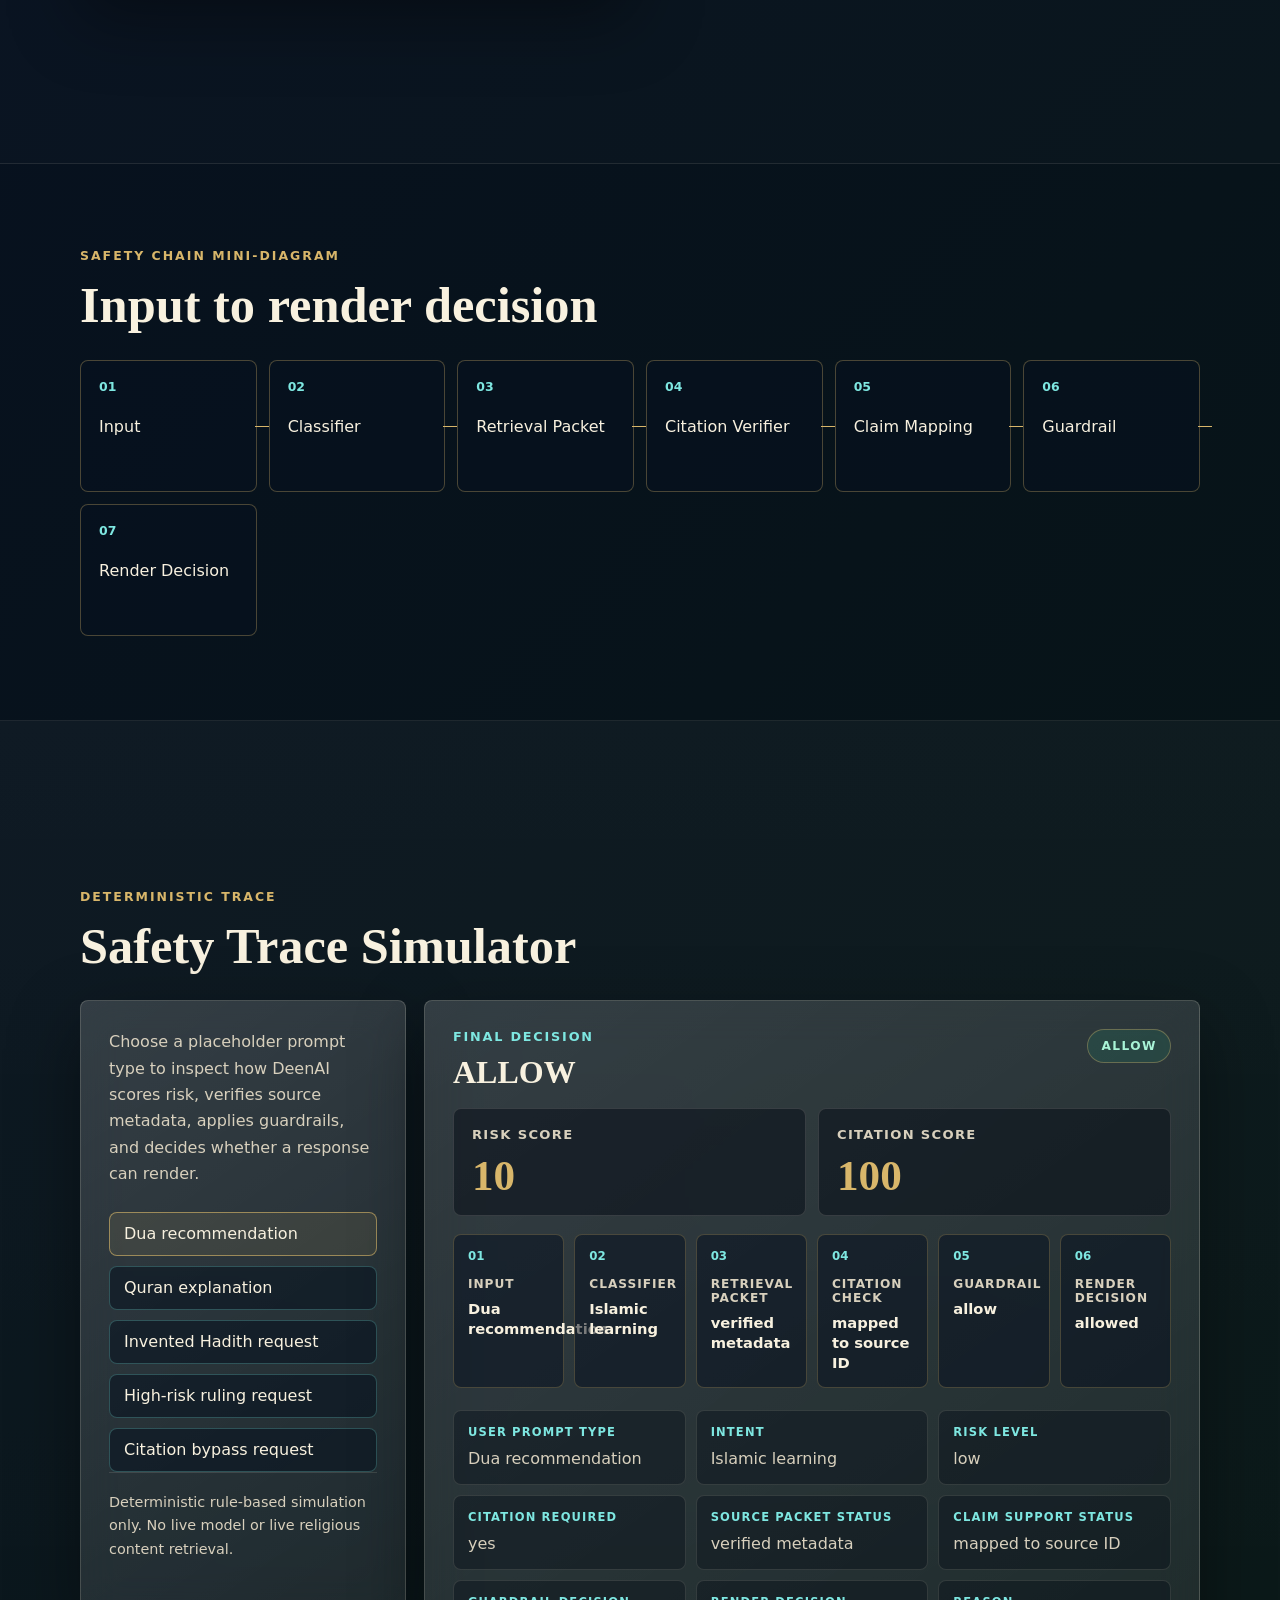
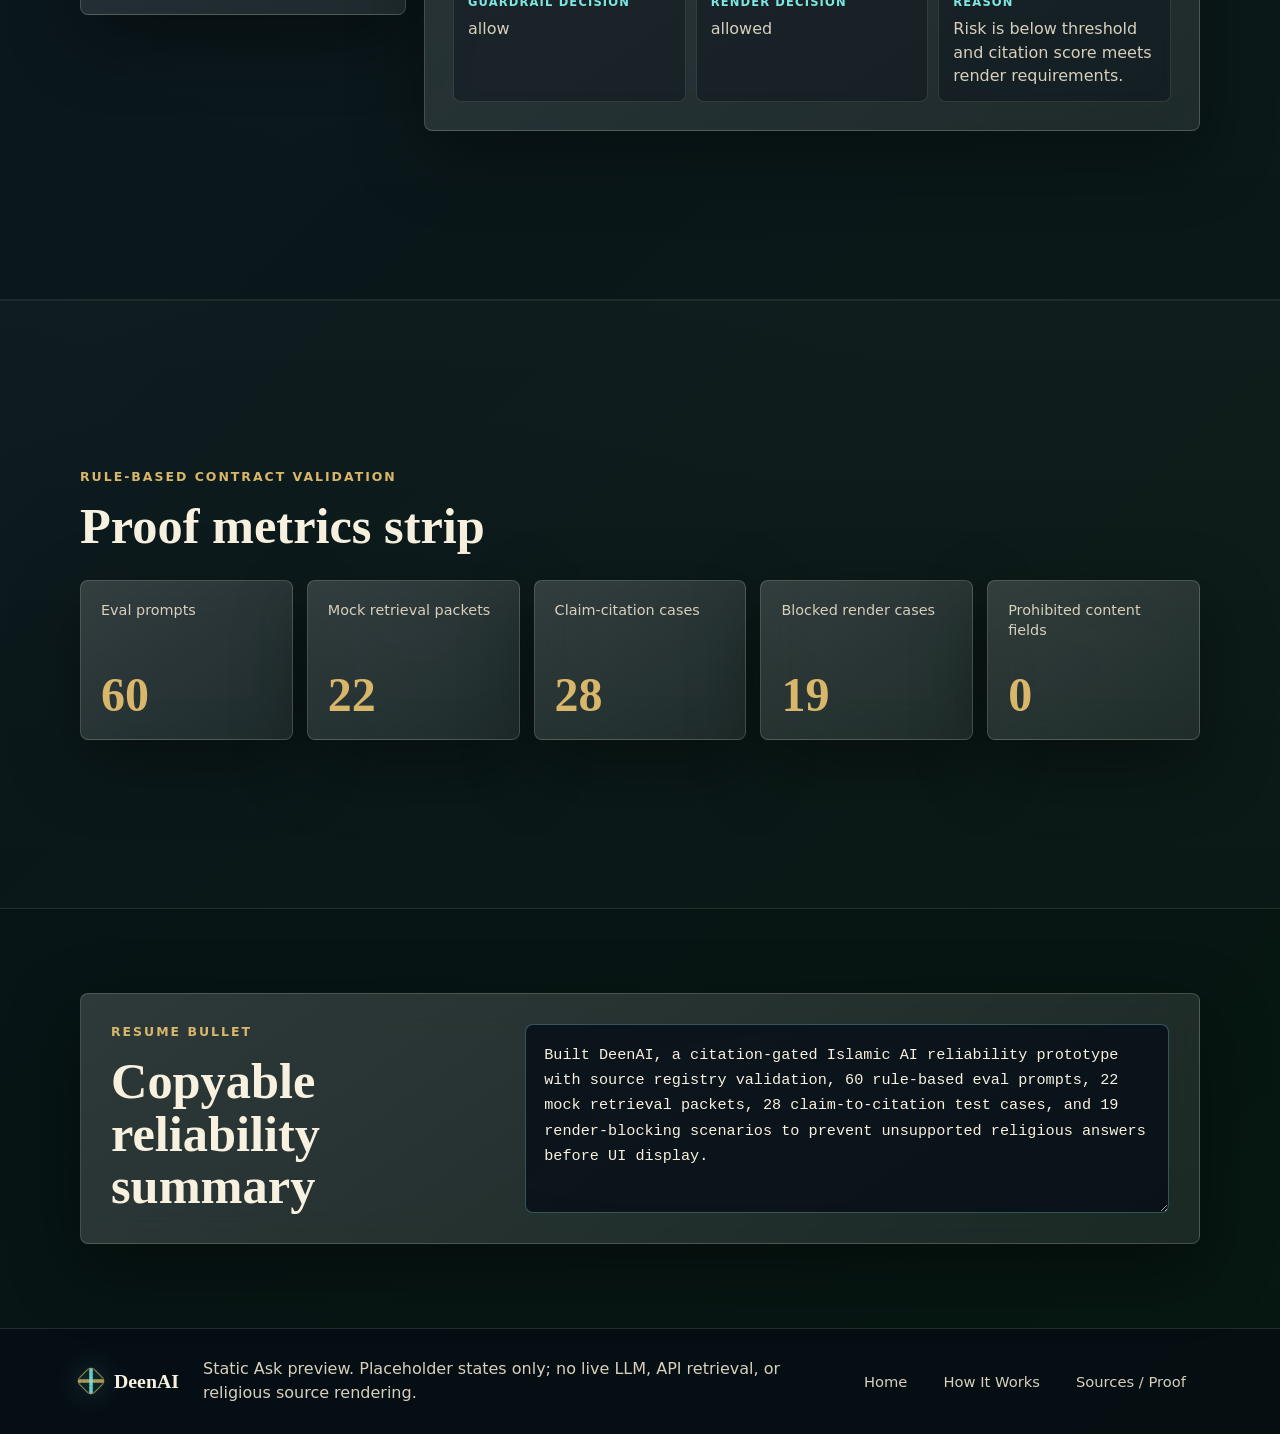
==== commit 60e086d4: "feat: add deterministic DeenAI safety trace simulator" ====
--- a/ask.html
+++ b/ask.html
@@ -237,6 +237,119 @@
         </ol>
       </section>
 
+      <section class="section-band simulator-section" aria-labelledby="simulator-title">
+        <div class="shell">
+          <div class="section-heading">
+            <p class="eyebrow">Deterministic Trace</p>
+            <h2 id="simulator-title">Safety Trace Simulator</h2>
+          </div>
+          <div class="simulator-layout">
+            <div class="glass simulator-panel">
+              <p>
+                Choose a placeholder prompt type to inspect how DeenAI scores risk, verifies source metadata, applies guardrails, and decides whether a response can render.
+              </p>
+              <div class="trace-chip-grid" aria-label="Safety trace simulator prompt chips">
+                <button class="trace-chip active" type="button" data-trace-prompt="dua">Dua recommendation</button>
+                <button class="trace-chip" type="button" data-trace-prompt="quran">Quran explanation</button>
+                <button class="trace-chip" type="button" data-trace-prompt="invented">Invented Hadith request</button>
+                <button class="trace-chip" type="button" data-trace-prompt="high-risk">High-risk ruling request</button>
+                <button class="trace-chip" type="button" data-trace-prompt="bypass">Citation bypass request</button>
+              </div>
+              <p class="simulator-note">
+                Deterministic rule-based simulation only. No live model or live religious content retrieval.
+              </p>
+            </div>
+
+            <div class="glass trace-output" aria-live="polite">
+              <div class="trace-output-header">
+                <div>
+                  <p class="panel-label">Final Decision</p>
+                  <h3 id="trace-decision-title">ALLOW</h3>
+                </div>
+                <span id="trace-decision-badge" class="decision-badge decision-allow">ALLOW</span>
+              </div>
+
+              <div class="score-grid">
+                <article class="score-card">
+                  <span>Risk score</span>
+                  <strong id="trace-risk-score">10</strong>
+                </article>
+                <article class="score-card">
+                  <span>Citation score</span>
+                  <strong id="trace-citation-score">100</strong>
+                </article>
+              </div>
+
+              <ol id="trace-chain" class="trace-chain" aria-label="Deterministic safety trace">
+                <li>
+                  <span>Input</span>
+                  <strong>Dua recommendation</strong>
+                </li>
+                <li>
+                  <span>Classifier</span>
+                  <strong>Islamic learning</strong>
+                </li>
+                <li>
+                  <span>Retrieval Packet</span>
+                  <strong>Verified metadata</strong>
+                </li>
+                <li>
+                  <span>Citation Check</span>
+                  <strong>Supported</strong>
+                </li>
+                <li>
+                  <span>Guardrail</span>
+                  <strong>Allow</strong>
+                </li>
+                <li>
+                  <span>Render Decision</span>
+                  <strong>Allowed</strong>
+                </li>
+              </ol>
+
+              <dl class="trace-detail-grid">
+                <div>
+                  <dt>User prompt type</dt>
+                  <dd id="trace-prompt-type">Dua recommendation</dd>
+                </div>
+                <div>
+                  <dt>Intent</dt>
+                  <dd id="trace-intent">Islamic learning</dd>
+                </div>
+                <div>
+                  <dt>Risk level</dt>
+                  <dd id="trace-risk-level">low</dd>
+                </div>
+                <div>
+                  <dt>Citation required</dt>
+                  <dd id="trace-citation-required">yes</dd>
+                </div>
+                <div>
+                  <dt>Source packet status</dt>
+                  <dd id="trace-source-status">verified metadata</dd>
+                </div>
+                <div>
+                  <dt>Claim support status</dt>
+                  <dd id="trace-claim-status">mapped to source ID</dd>
+                </div>
+                <div>
+                  <dt>Guardrail decision</dt>
+                  <dd id="trace-guardrail-decision">allow</dd>
+                </div>
+                <div>
+                  <dt>Render decision</dt>
+                  <dd id="trace-render-decision">allowed</dd>
+                </div>
+                <div>
+                  <dt>Reason</dt>
+                  <dd id="trace-reason">Risk is below threshold and citation score meets render requirements.</dd>
+                </div>
+              </dl>
+            </div>
+          </div>
+        </div>
+      </section>
+
       <section class="section-band metrics-section" aria-labelledby="ask-metrics-title">
         <div class="shell">
           <div class="section-heading">
@@ -296,5 +409,6 @@
         </div>
       </div>
     </footer>
+    <script src="scripts/deenai_trace_simulator.js"></script>
   </body>
 </html>
--- a/styles.css
+++ b/styles.css
@@ -553,6 +553,209 @@
   grid-template-columns: repeat(5, minmax(0, 1fr));
 }
 
+.simulator-section {
+  padding-block: 84px;
+}
+
+.simulator-layout {
+  display: grid;
+  grid-template-columns: minmax(280px, 0.42fr) minmax(0, 1fr);
+  gap: 18px;
+  align-items: start;
+}
+
+.simulator-panel,
+.trace-output {
+  padding: 28px;
+}
+
+.simulator-panel p {
+  margin: 0 0 24px;
+  color: var(--ivory-muted);
+  line-height: 1.65;
+}
+
+.trace-chip-grid {
+  display: grid;
+  gap: 10px;
+}
+
+.trace-chip {
+  width: 100%;
+  min-height: 44px;
+  cursor: pointer;
+  border: 1px solid rgba(126, 231, 225, 0.26);
+  border-radius: 8px;
+  padding: 0 14px;
+  color: var(--ivory);
+  background: rgba(7, 17, 31, 0.54);
+  font: inherit;
+  text-align: left;
+}
+
+.trace-chip:hover,
+.trace-chip.active {
+  border-color: rgba(216, 182, 106, 0.62);
+  background: rgba(216, 182, 106, 0.1);
+}
+
+.simulator-note {
+  margin-top: 22px;
+  border-top: 1px solid rgba(248, 241, 223, 0.12);
+  padding-top: 18px;
+  font-size: 0.9rem;
+}
+
+.trace-output-header {
+  display: flex;
+  align-items: flex-start;
+  justify-content: space-between;
+  gap: 18px;
+  margin-bottom: 20px;
+}
+
+.trace-output-header h3 {
+  margin: 0;
+  font-family: Georgia, "Times New Roman", serif;
+  font-size: 2rem;
+  line-height: 1;
+}
+
+.decision-badge {
+  min-height: 34px;
+  display: inline-flex;
+  align-items: center;
+  border: 1px solid rgba(216, 182, 106, 0.36);
+  border-radius: 999px;
+  padding: 0 13px;
+  font-size: 0.76rem;
+  font-weight: 800;
+  letter-spacing: 0.12em;
+  text-transform: uppercase;
+}
+
+.decision-allow {
+  color: #a9f4d7;
+  background: rgba(29, 167, 129, 0.14);
+}
+
+.decision-refuse {
+  color: #ffd6c7;
+  background: rgba(216, 98, 70, 0.14);
+}
+
+.decision-escalate,
+.decision-source-missing,
+.decision-verifier-failed {
+  color: var(--gold);
+  background: rgba(216, 182, 106, 0.13);
+}
+
+.score-grid {
+  display: grid;
+  grid-template-columns: repeat(2, minmax(0, 1fr));
+  gap: 12px;
+  margin-bottom: 18px;
+}
+
+.score-card {
+  border: 1px solid rgba(248, 241, 223, 0.14);
+  border-radius: 8px;
+  padding: 18px;
+  background: rgba(5, 11, 21, 0.5);
+}
+
+.score-card span {
+  display: block;
+  color: var(--ivory-muted);
+  font-size: 0.82rem;
+  font-weight: 800;
+  letter-spacing: 0.1em;
+  text-transform: uppercase;
+}
+
+.score-card strong {
+  display: block;
+  margin-top: 12px;
+  color: var(--gold);
+  font-family: Georgia, "Times New Roman", serif;
+  font-size: 2.7rem;
+  line-height: 1;
+}
+
+.trace-chain {
+  display: grid;
+  grid-template-columns: repeat(6, minmax(0, 1fr));
+  gap: 10px;
+  padding: 0;
+  margin: 0 0 22px;
+  list-style: none;
+  counter-reset: trace;
+}
+
+.trace-chain li {
+  min-height: 112px;
+  border: 1px solid rgba(216, 182, 106, 0.26);
+  border-radius: 8px;
+  padding: 14px;
+  background: rgba(7, 17, 31, 0.52);
+}
+
+.trace-chain li::before {
+  display: block;
+  counter-increment: trace;
+  content: "0" counter(trace);
+  margin-bottom: 14px;
+  color: var(--cyan);
+  font-size: 0.74rem;
+  font-weight: 800;
+}
+
+.trace-chain span {
+  display: block;
+  margin-bottom: 8px;
+  color: var(--ivory-muted);
+  font-size: 0.76rem;
+  font-weight: 800;
+  letter-spacing: 0.08em;
+  text-transform: uppercase;
+}
+
+.trace-chain strong {
+  color: var(--ivory);
+  font-size: 0.92rem;
+  line-height: 1.35;
+}
+
+.trace-detail-grid {
+  display: grid;
+  grid-template-columns: repeat(3, minmax(0, 1fr));
+  gap: 10px;
+  margin: 0;
+}
+
+.trace-detail-grid div {
+  border: 1px solid rgba(248, 241, 223, 0.12);
+  border-radius: 8px;
+  padding: 14px;
+  background: rgba(5, 11, 21, 0.38);
+}
+
+.trace-detail-grid dt {
+  margin-bottom: 8px;
+  color: var(--cyan);
+  font-size: 0.72rem;
+  font-weight: 800;
+  letter-spacing: 0.1em;
+  text-transform: uppercase;
+}
+
+.trace-detail-grid dd {
+  margin: 0;
+  color: var(--ivory-muted);
+  line-height: 1.45;
+}
+
 .chain-section {
   padding-block: 72px;
 }
@@ -739,7 +942,8 @@
   .hero-grid,
   .two-column,
   .resume-card,
-  .footer-grid {
+  .footer-grid,
+  .simulator-layout {
     grid-template-columns: 1fr;
   }
 
@@ -755,6 +959,11 @@
     grid-template-columns: repeat(3, minmax(0, 1fr));
   }
 
+  .trace-chain,
+  .trace-detail-grid {
+    grid-template-columns: repeat(2, minmax(0, 1fr));
+  }
+
   .chain li:nth-child(3)::after {
     display: none;
   }
@@ -787,8 +996,19 @@
   .preview-grid,
   .source-grid,
   .state-grid,
+  .trace-chain,
+  .trace-detail-grid,
   .chain {
     grid-template-columns: 1fr;
+  }
+
+  .trace-output-header,
+  .score-grid {
+    grid-template-columns: 1fr;
+  }
+
+  .trace-output-header {
+    display: grid;
   }
 
   .state-meta div {
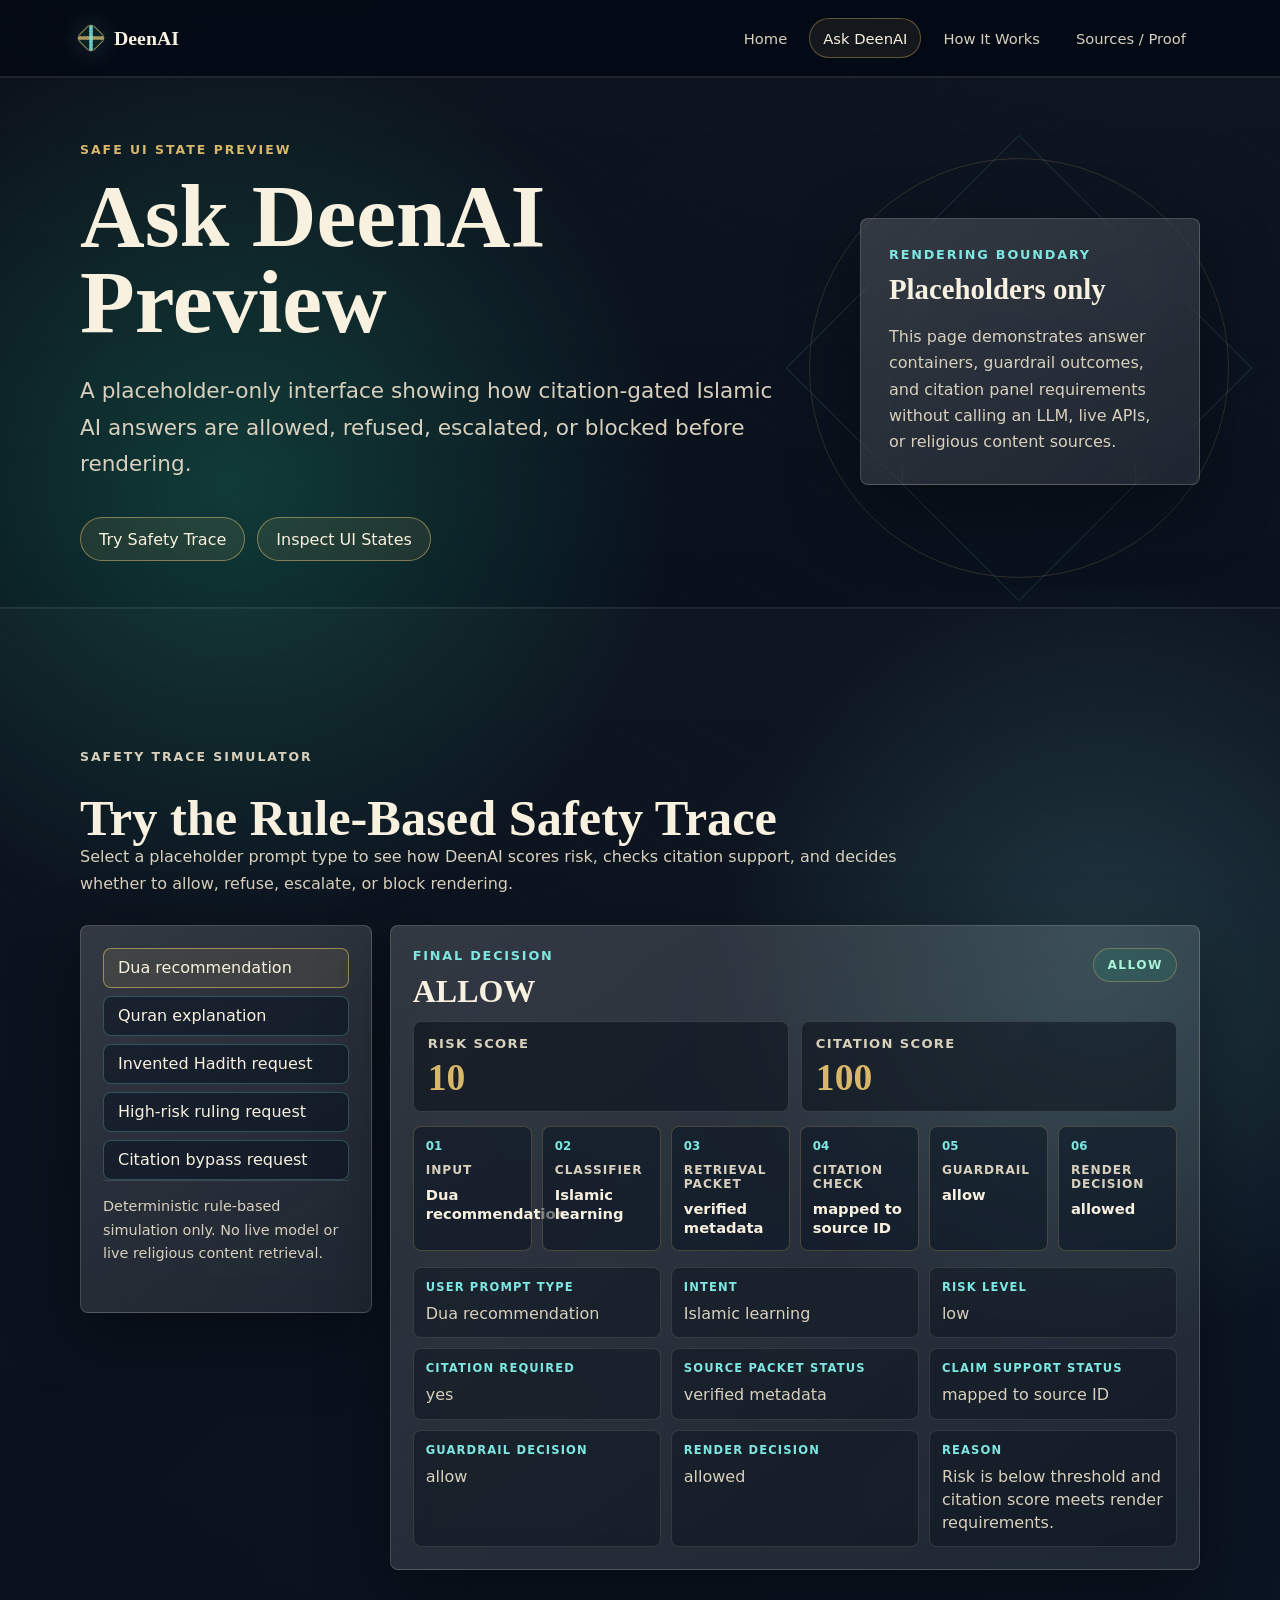
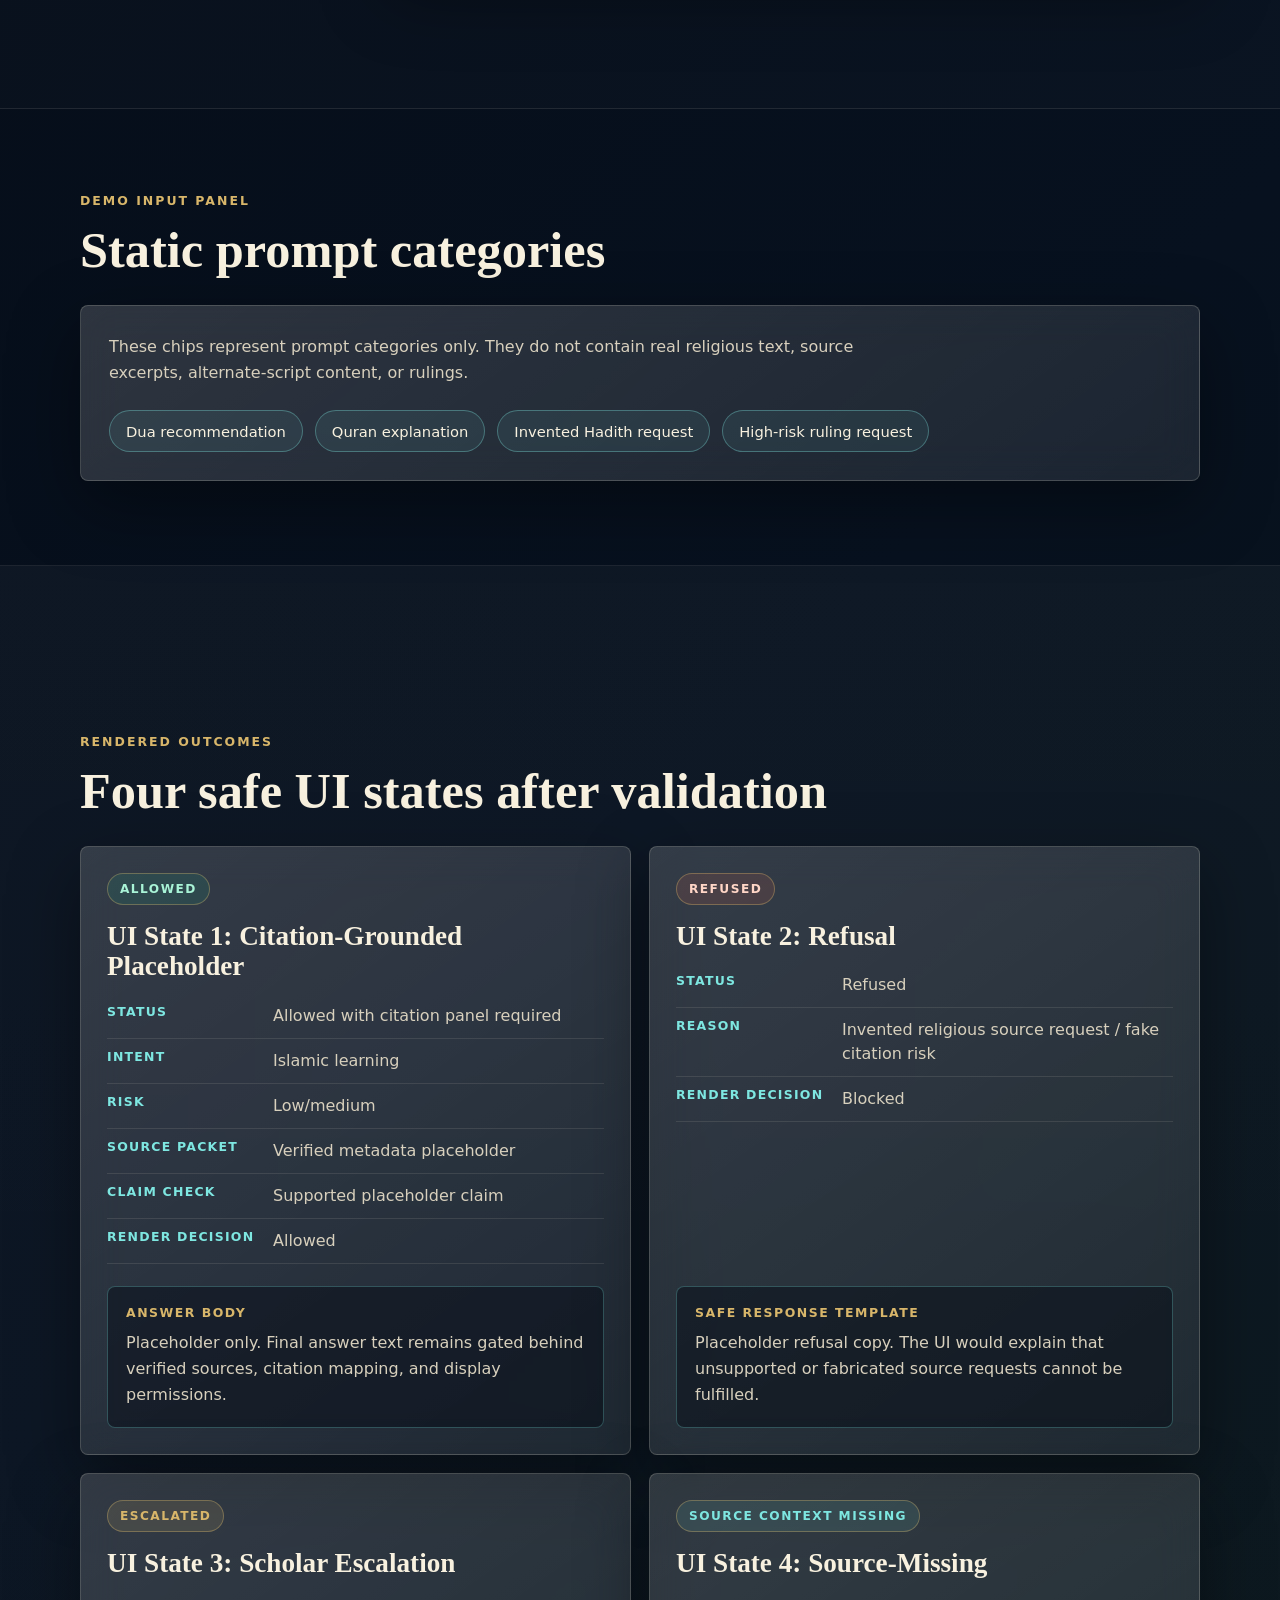
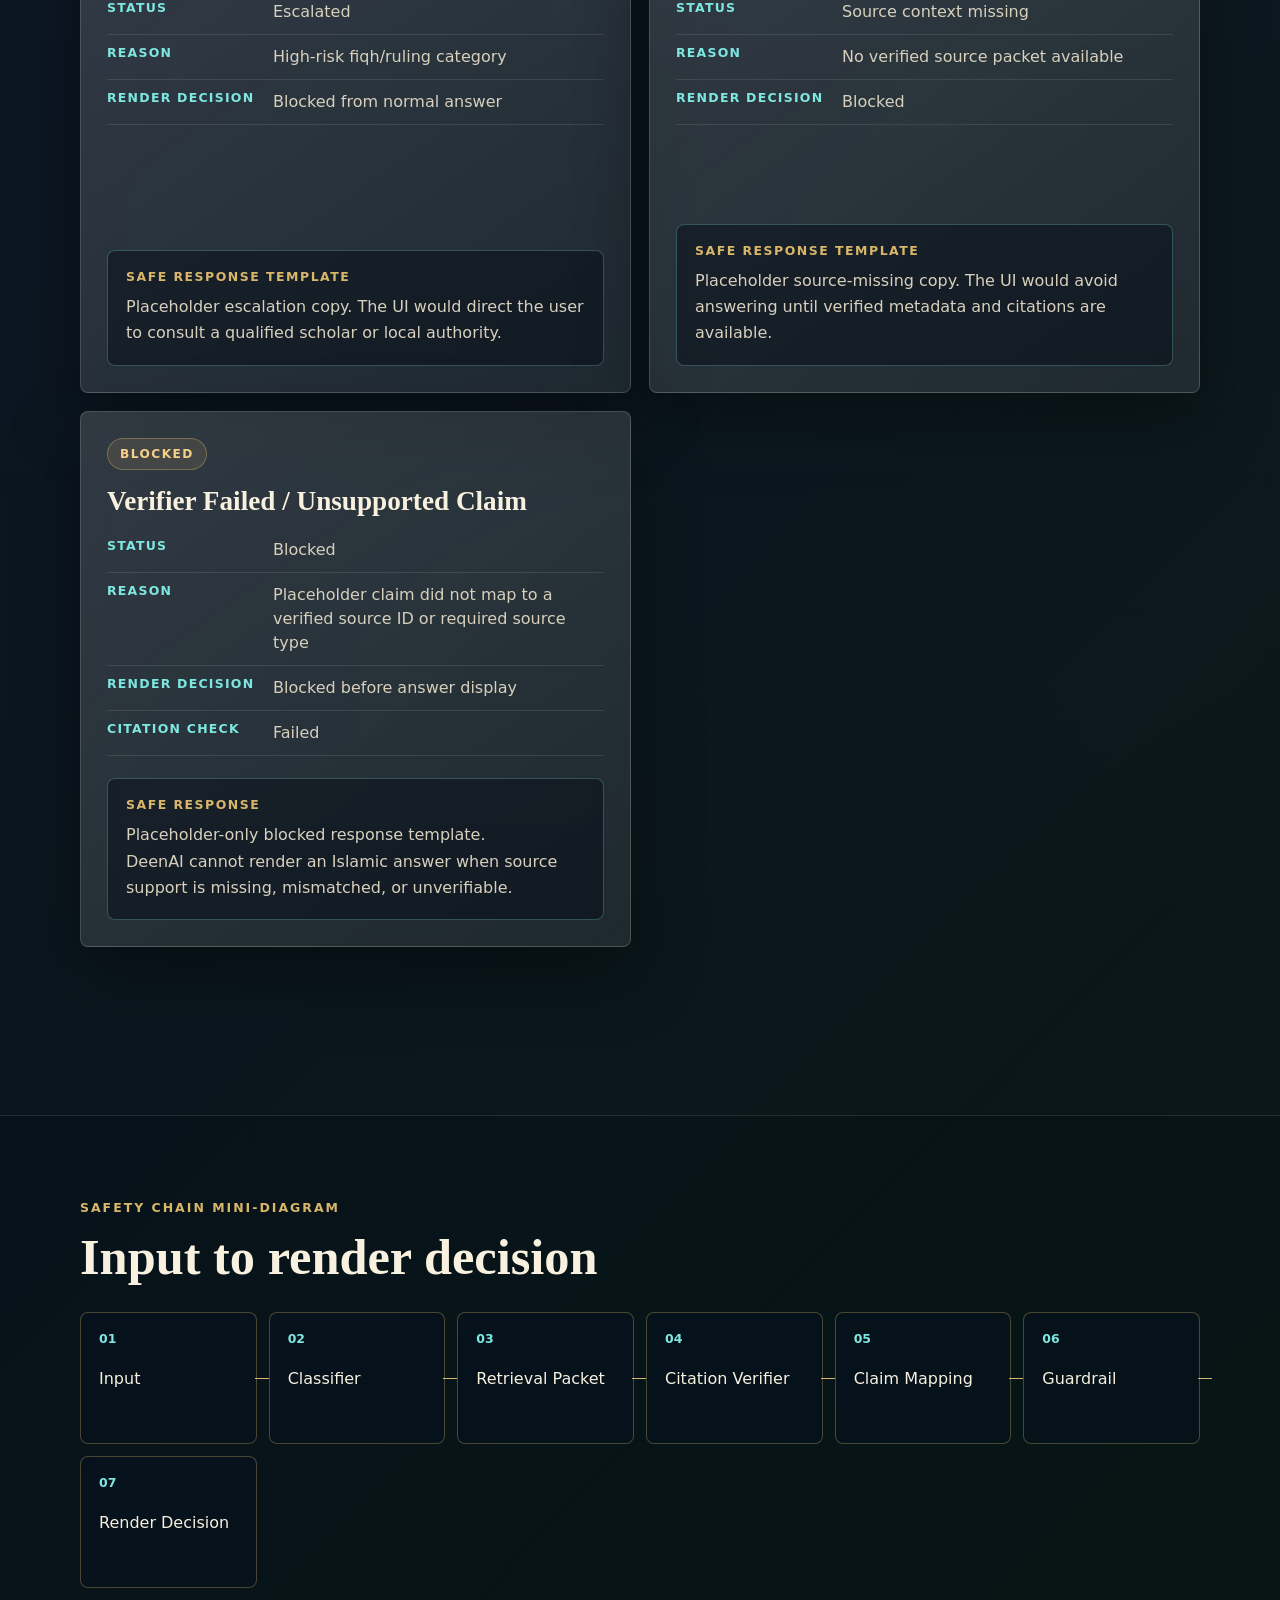
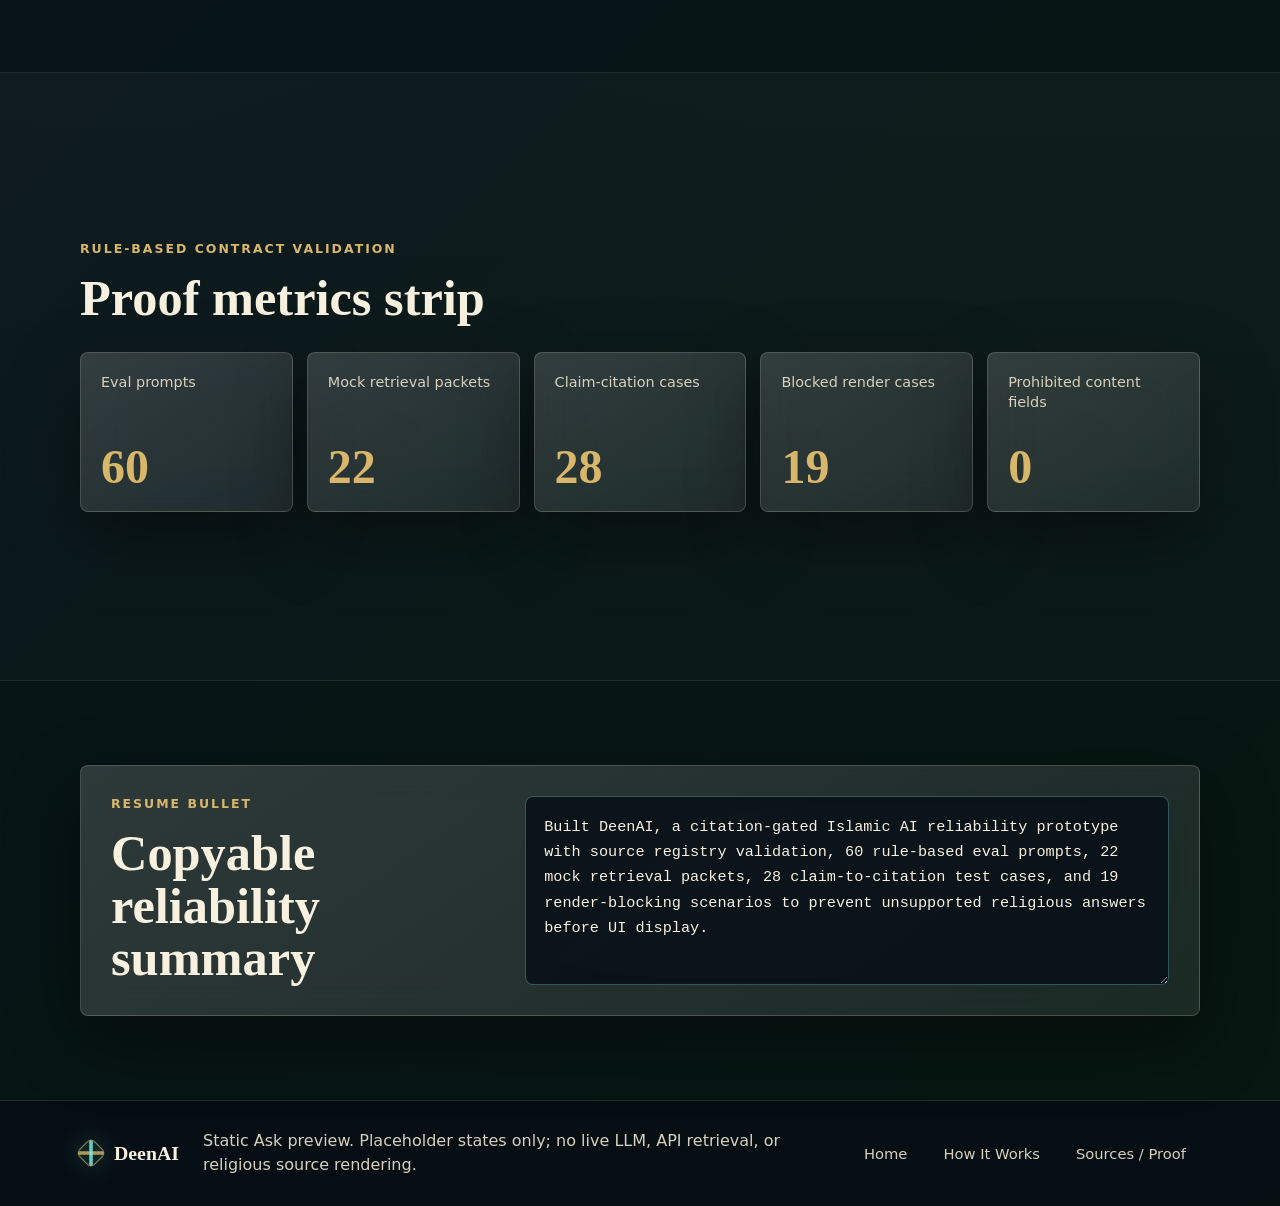
==== commit 7c4029c7: "refactor: surface DeenAI safety trace simulator above fold" ====
--- a/ask.html
+++ b/ask.html
@@ -27,7 +27,7 @@
     </header>
 
     <main>
-      <section class="hero section-band">
+      <section class="hero ask-hero section-band">
         <div class="geometric-orbit" aria-hidden="true"></div>
         <div class="shell hero-grid">
           <div class="hero-copy">
@@ -37,7 +37,7 @@
               A placeholder-only interface showing how citation-gated Islamic AI answers are allowed, refused, escalated, or blocked before rendering.
             </p>
             <div class="hero-actions" aria-label="Ask preview actions">
-              <a href="#demo-input">View Sample Prompts</a>
+              <a href="#simulator">Try Safety Trace</a>
               <a href="#states">Inspect UI States</a>
             </div>
           </div>
@@ -48,6 +48,119 @@
               This page demonstrates answer containers, guardrail outcomes, and citation panel requirements without calling an LLM, live APIs, or religious content sources.
             </span>
           </aside>
+        </div>
+      </section>
+
+      <section id="simulator" class="section-band simulator-section" aria-labelledby="simulator-title">
+        <div class="shell">
+          <div class="section-heading simulator-heading">
+            <p class="eyebrow">Safety Trace Simulator</p>
+            <h2 id="simulator-title">Try the Rule-Based Safety Trace</h2>
+            <p>
+              Select a placeholder prompt type to see how DeenAI scores risk, checks citation support, and decides whether to allow, refuse, escalate, or block rendering.
+            </p>
+          </div>
+          <div class="simulator-layout">
+            <div class="glass simulator-panel">
+              <div class="trace-chip-grid" aria-label="Safety trace simulator prompt chips">
+                <button class="trace-chip active" type="button" data-trace-prompt="dua">Dua recommendation</button>
+                <button class="trace-chip" type="button" data-trace-prompt="quran">Quran explanation</button>
+                <button class="trace-chip" type="button" data-trace-prompt="invented">Invented Hadith request</button>
+                <button class="trace-chip" type="button" data-trace-prompt="high-risk">High-risk ruling request</button>
+                <button class="trace-chip" type="button" data-trace-prompt="bypass">Citation bypass request</button>
+              </div>
+              <p class="simulator-note">
+                Deterministic rule-based simulation only. No live model or live religious content retrieval.
+              </p>
+            </div>
+
+            <div class="glass trace-output" aria-live="polite">
+              <div class="trace-output-header">
+                <div>
+                  <p class="panel-label">Final Decision</p>
+                  <h3 id="trace-decision-title">ALLOW</h3>
+                </div>
+                <span id="trace-decision-badge" class="decision-badge decision-allow">ALLOW</span>
+              </div>
+
+              <div class="score-grid">
+                <article class="score-card">
+                  <span>Risk score</span>
+                  <strong id="trace-risk-score">10</strong>
+                </article>
+                <article class="score-card">
+                  <span>Citation score</span>
+                  <strong id="trace-citation-score">100</strong>
+                </article>
+              </div>
+
+              <ol id="trace-chain" class="trace-chain" aria-label="Deterministic safety trace">
+                <li>
+                  <span>Input</span>
+                  <strong>Dua recommendation</strong>
+                </li>
+                <li>
+                  <span>Classifier</span>
+                  <strong>Islamic learning</strong>
+                </li>
+                <li>
+                  <span>Retrieval Packet</span>
+                  <strong>Verified metadata</strong>
+                </li>
+                <li>
+                  <span>Citation Check</span>
+                  <strong>Supported</strong>
+                </li>
+                <li>
+                  <span>Guardrail</span>
+                  <strong>Allow</strong>
+                </li>
+                <li>
+                  <span>Render Decision</span>
+                  <strong>Allowed</strong>
+                </li>
+              </ol>
+
+              <dl class="trace-detail-grid">
+                <div>
+                  <dt>User prompt type</dt>
+                  <dd id="trace-prompt-type">Dua recommendation</dd>
+                </div>
+                <div>
+                  <dt>Intent</dt>
+                  <dd id="trace-intent">Islamic learning</dd>
+                </div>
+                <div>
+                  <dt>Risk level</dt>
+                  <dd id="trace-risk-level">low</dd>
+                </div>
+                <div>
+                  <dt>Citation required</dt>
+                  <dd id="trace-citation-required">yes</dd>
+                </div>
+                <div>
+                  <dt>Source packet status</dt>
+                  <dd id="trace-source-status">verified metadata</dd>
+                </div>
+                <div>
+                  <dt>Claim support status</dt>
+                  <dd id="trace-claim-status">mapped to source ID</dd>
+                </div>
+                <div>
+                  <dt>Guardrail decision</dt>
+                  <dd id="trace-guardrail-decision">allow</dd>
+                </div>
+                <div>
+                  <dt>Render decision</dt>
+                  <dd id="trace-render-decision">allowed</dd>
+                </div>
+                <div>
+                  <dt>Reason</dt>
+                  <dd id="trace-reason">Risk is below threshold and citation score meets render requirements.</dd>
+                </div>
+              </dl>
+            </div>
+          </div>
         </div>
       </section>
 
@@ -235,119 +348,6 @@
           <li>Guardrail</li>
           <li>Render Decision</li>
         </ol>
-      </section>
-
-      <section class="section-band simulator-section" aria-labelledby="simulator-title">
-        <div class="shell">
-          <div class="section-heading">
-            <p class="eyebrow">Deterministic Trace</p>
-            <h2 id="simulator-title">Safety Trace Simulator</h2>
-          </div>
-          <div class="simulator-layout">
-            <div class="glass simulator-panel">
-              <p>
-                Choose a placeholder prompt type to inspect how DeenAI scores risk, verifies source metadata, applies guardrails, and decides whether a response can render.
-              </p>
-              <div class="trace-chip-grid" aria-label="Safety trace simulator prompt chips">
-                <button class="trace-chip active" type="button" data-trace-prompt="dua">Dua recommendation</button>
-                <button class="trace-chip" type="button" data-trace-prompt="quran">Quran explanation</button>
-                <button class="trace-chip" type="button" data-trace-prompt="invented">Invented Hadith request</button>
-                <button class="trace-chip" type="button" data-trace-prompt="high-risk">High-risk ruling request</button>
-                <button class="trace-chip" type="button" data-trace-prompt="bypass">Citation bypass request</button>
-              </div>
-              <p class="simulator-note">
-                Deterministic rule-based simulation only. No live model or live religious content retrieval.
-              </p>
-            </div>
-
-            <div class="glass trace-output" aria-live="polite">
-              <div class="trace-output-header">
-                <div>
-                  <p class="panel-label">Final Decision</p>
-                  <h3 id="trace-decision-title">ALLOW</h3>
-                </div>
-                <span id="trace-decision-badge" class="decision-badge decision-allow">ALLOW</span>
-              </div>
-
-              <div class="score-grid">
-                <article class="score-card">
-                  <span>Risk score</span>
-                  <strong id="trace-risk-score">10</strong>
-                </article>
-                <article class="score-card">
-                  <span>Citation score</span>
-                  <strong id="trace-citation-score">100</strong>
-                </article>
-              </div>
-
-              <ol id="trace-chain" class="trace-chain" aria-label="Deterministic safety trace">
-                <li>
-                  <span>Input</span>
-                  <strong>Dua recommendation</strong>
-                </li>
-                <li>
-                  <span>Classifier</span>
-                  <strong>Islamic learning</strong>
-                </li>
-                <li>
-                  <span>Retrieval Packet</span>
-                  <strong>Verified metadata</strong>
-                </li>
-                <li>
-                  <span>Citation Check</span>
-                  <strong>Supported</strong>
-                </li>
-                <li>
-                  <span>Guardrail</span>
-                  <strong>Allow</strong>
-                </li>
-                <li>
-                  <span>Render Decision</span>
-                  <strong>Allowed</strong>
-                </li>
-              </ol>
-
-              <dl class="trace-detail-grid">
-                <div>
-                  <dt>User prompt type</dt>
-                  <dd id="trace-prompt-type">Dua recommendation</dd>
-                </div>
-                <div>
-                  <dt>Intent</dt>
-                  <dd id="trace-intent">Islamic learning</dd>
-                </div>
-                <div>
-                  <dt>Risk level</dt>
-                  <dd id="trace-risk-level">low</dd>
-                </div>
-                <div>
-                  <dt>Citation required</dt>
-                  <dd id="trace-citation-required">yes</dd>
-                </div>
-                <div>
-                  <dt>Source packet status</dt>
-                  <dd id="trace-source-status">verified metadata</dd>
-                </div>
-                <div>
-                  <dt>Claim support status</dt>
-                  <dd id="trace-claim-status">mapped to source ID</dd>
-                </div>
-                <div>
-                  <dt>Guardrail decision</dt>
-                  <dd id="trace-guardrail-decision">allow</dd>
-                </div>
-                <div>
-                  <dt>Render decision</dt>
-                  <dd id="trace-render-decision">allowed</dd>
-                </div>
-                <div>
-                  <dt>Reason</dt>
-                  <dd id="trace-reason">Risk is below threshold and citation score meets render requirements.</dd>
-                </div>
-              </dl>
-            </div>
-          </div>
-        </div>
       </section>
 
       <section class="section-band metrics-section" aria-labelledby="ask-metrics-title">
--- a/styles.css
+++ b/styles.css
@@ -155,6 +155,11 @@
   padding: 88px 0 72px;
 }
 
+.ask-hero {
+  min-height: 500px;
+  padding: 64px 0 46px;
+}
+
 .hero-grid {
   position: relative;
   z-index: 1;
@@ -554,21 +559,33 @@
 }
 
 .simulator-section {
-  padding-block: 84px;
+  padding-block: 54px;
 }
 
 .simulator-layout {
   display: grid;
-  grid-template-columns: minmax(280px, 0.42fr) minmax(0, 1fr);
+  grid-template-columns: minmax(260px, 0.36fr) minmax(0, 1fr);
   gap: 18px;
   align-items: start;
 }
 
+.simulator-layout > *,
+.trace-output,
+.trace-chain li,
+.trace-detail-grid div {
+  min-width: 0;
+}
+
 .simulator-panel,
 .trace-output {
-  padding: 28px;
-}
-
+  padding: 22px;
+}
+
+.simulator-heading {
+  max-width: 880px;
+}
+
+.simulator-heading p,
 .simulator-panel p {
   margin: 0 0 24px;
   color: var(--ivory-muted);
@@ -577,12 +594,12 @@
 
 .trace-chip-grid {
   display: grid;
-  gap: 10px;
+  gap: 8px;
 }
 
 .trace-chip {
   width: 100%;
-  min-height: 44px;
+  min-height: 40px;
   cursor: pointer;
   border: 1px solid rgba(126, 231, 225, 0.26);
   border-radius: 8px;
@@ -591,6 +608,7 @@
   background: rgba(7, 17, 31, 0.54);
   font: inherit;
   text-align: left;
+  overflow-wrap: anywhere;
 }
 
 .trace-chip:hover,
@@ -600,9 +618,9 @@
 }
 
 .simulator-note {
-  margin-top: 22px;
+  margin: 18px 0 0;
   border-top: 1px solid rgba(248, 241, 223, 0.12);
-  padding-top: 18px;
+  padding-top: 14px;
   font-size: 0.9rem;
 }
 
@@ -611,7 +629,7 @@
   align-items: flex-start;
   justify-content: space-between;
   gap: 18px;
-  margin-bottom: 20px;
+  margin-bottom: 14px;
 }
 
 .trace-output-header h3 {
@@ -655,13 +673,13 @@
   display: grid;
   grid-template-columns: repeat(2, minmax(0, 1fr));
   gap: 12px;
-  margin-bottom: 18px;
+  margin-bottom: 14px;
 }
 
 .score-card {
   border: 1px solid rgba(248, 241, 223, 0.14);
   border-radius: 8px;
-  padding: 18px;
+  padding: 14px;
   background: rgba(5, 11, 21, 0.5);
 }
 
@@ -676,10 +694,10 @@
 
 .score-card strong {
   display: block;
-  margin-top: 12px;
+  margin-top: 8px;
   color: var(--gold);
   font-family: Georgia, "Times New Roman", serif;
-  font-size: 2.7rem;
+  font-size: 2.35rem;
   line-height: 1;
 }
 
@@ -688,16 +706,16 @@
   grid-template-columns: repeat(6, minmax(0, 1fr));
   gap: 10px;
   padding: 0;
-  margin: 0 0 22px;
+  margin: 0 0 16px;
   list-style: none;
   counter-reset: trace;
 }
 
 .trace-chain li {
-  min-height: 112px;
+  min-height: 96px;
   border: 1px solid rgba(216, 182, 106, 0.26);
   border-radius: 8px;
-  padding: 14px;
+  padding: 12px;
   background: rgba(7, 17, 31, 0.52);
 }
 
@@ -705,7 +723,7 @@
   display: block;
   counter-increment: trace;
   content: "0" counter(trace);
-  margin-bottom: 14px;
+  margin-bottom: 10px;
   color: var(--cyan);
   font-size: 0.74rem;
   font-weight: 800;
@@ -737,7 +755,7 @@
 .trace-detail-grid div {
   border: 1px solid rgba(248, 241, 223, 0.12);
   border-radius: 8px;
-  padding: 14px;
+  padding: 12px;
   background: rgba(5, 11, 21, 0.38);
 }
 
@@ -939,6 +957,10 @@
     min-height: auto;
   }
 
+  .ask-hero {
+    padding-block: 54px 38px;
+  }
+
   .hero-grid,
   .two-column,
   .resume-card,
@@ -981,6 +1003,10 @@
   .hero,
   .home-hero {
     padding-block: 58px;
+  }
+
+  .ask-hero {
+    padding-block: 44px 32px;
   }
 
   h1 {
@@ -1011,6 +1037,15 @@
     display: grid;
   }
 
+  .simulator-section {
+    padding-block: 44px;
+  }
+
+  .simulator-panel,
+  .trace-output {
+    padding: 18px;
+  }
+
   .state-meta div {
     grid-template-columns: 1fr;
     gap: 6px;
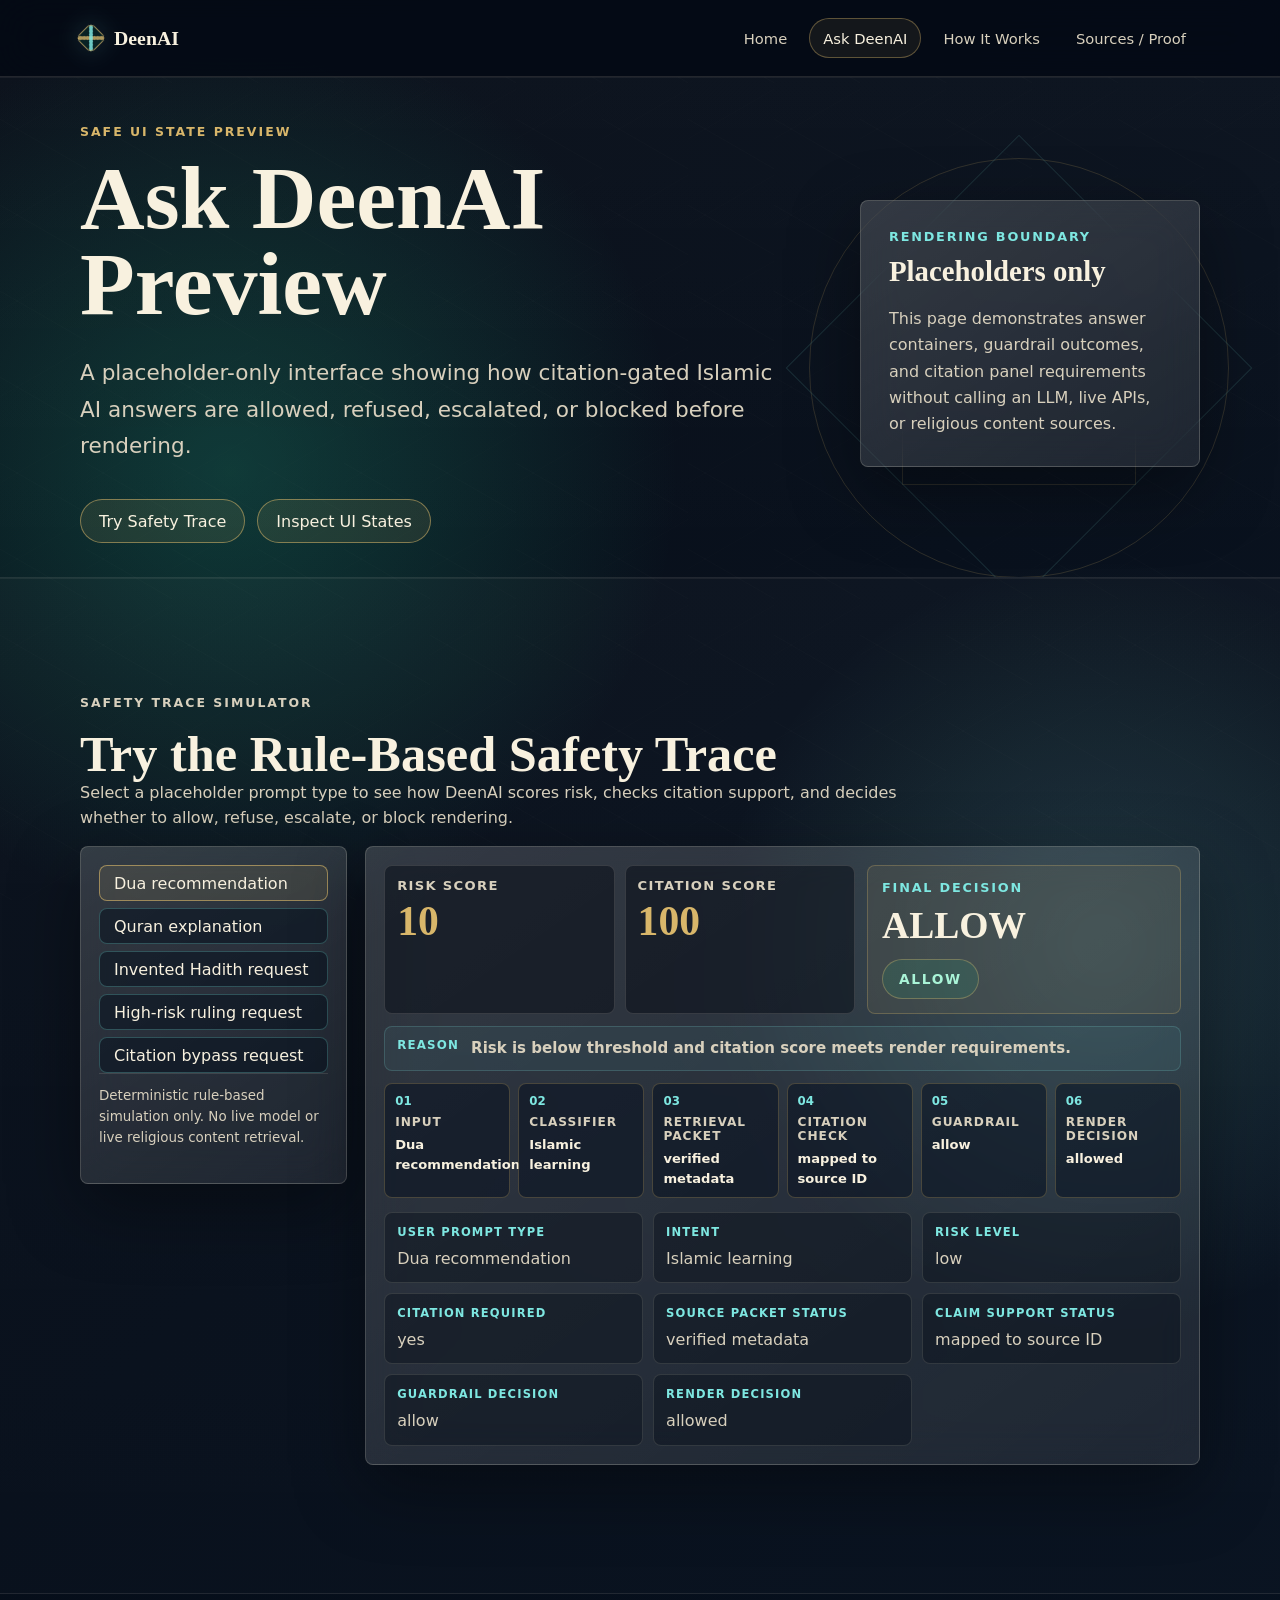
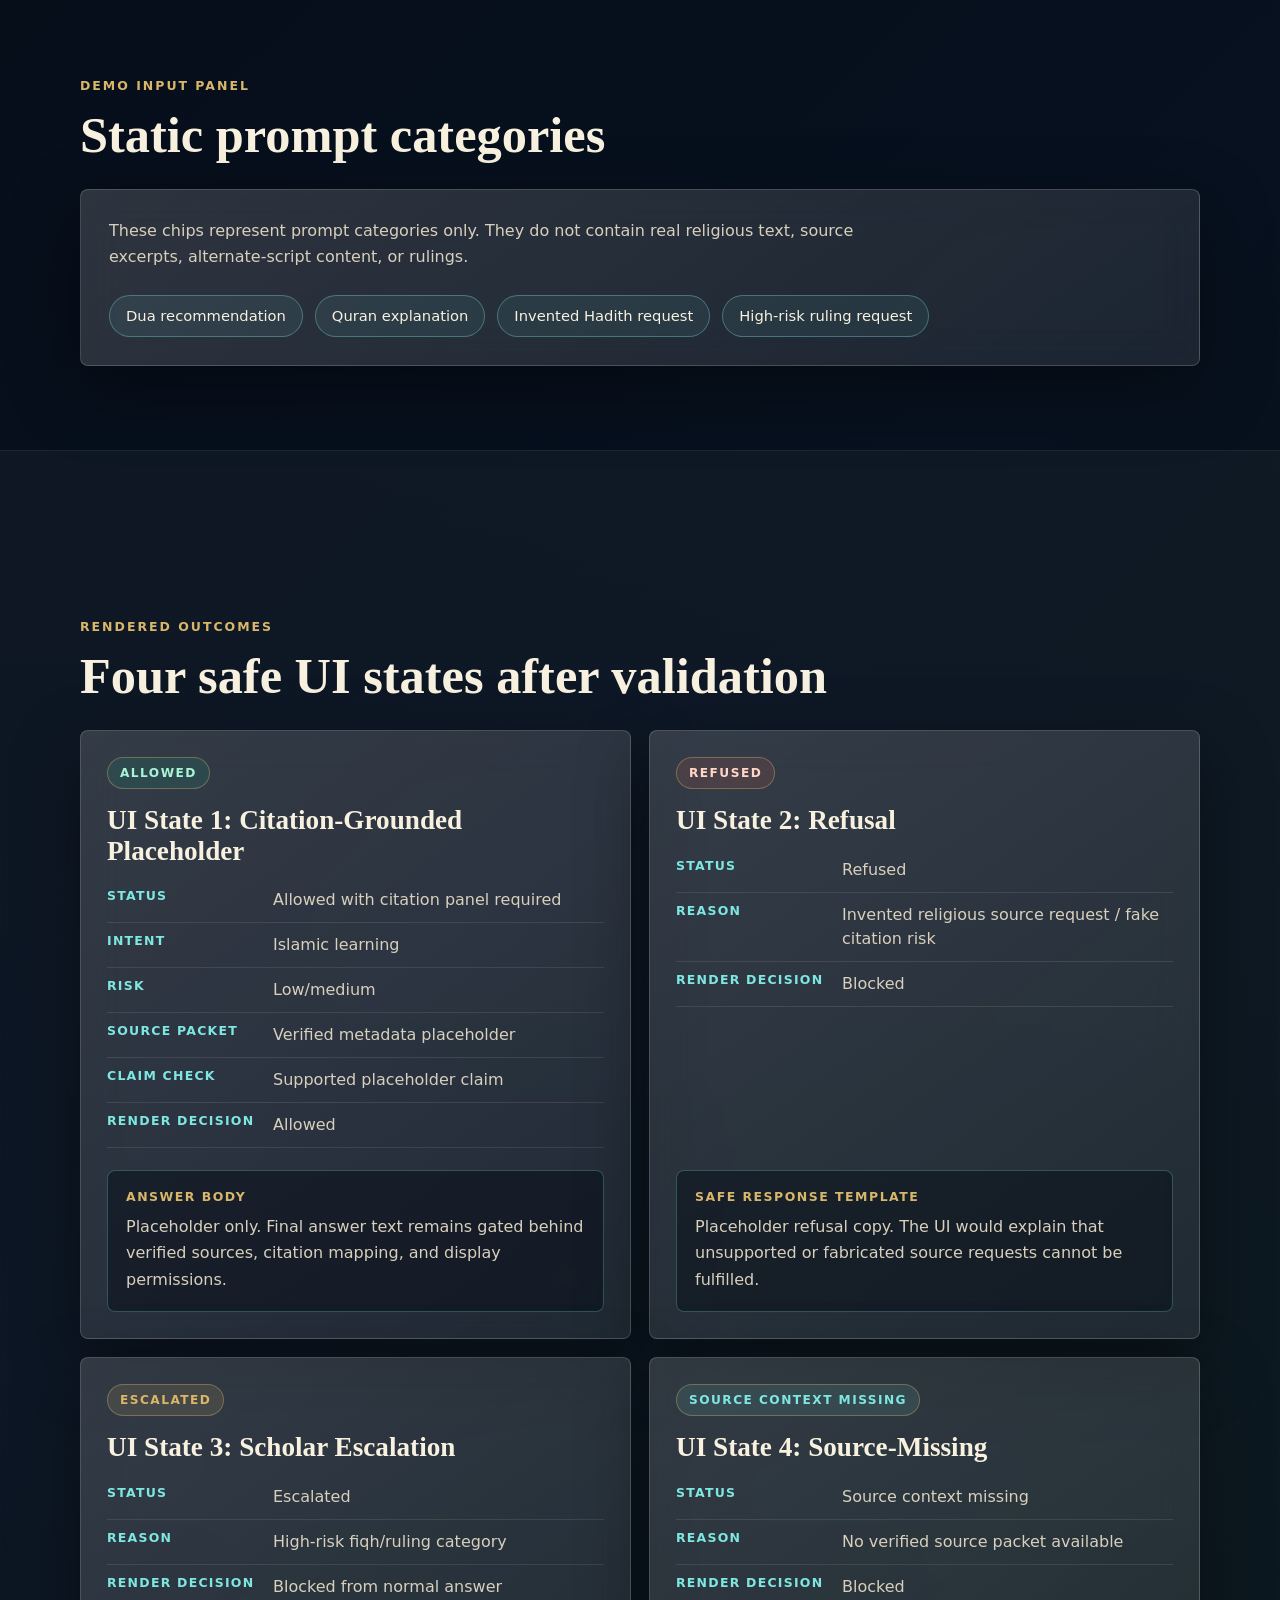
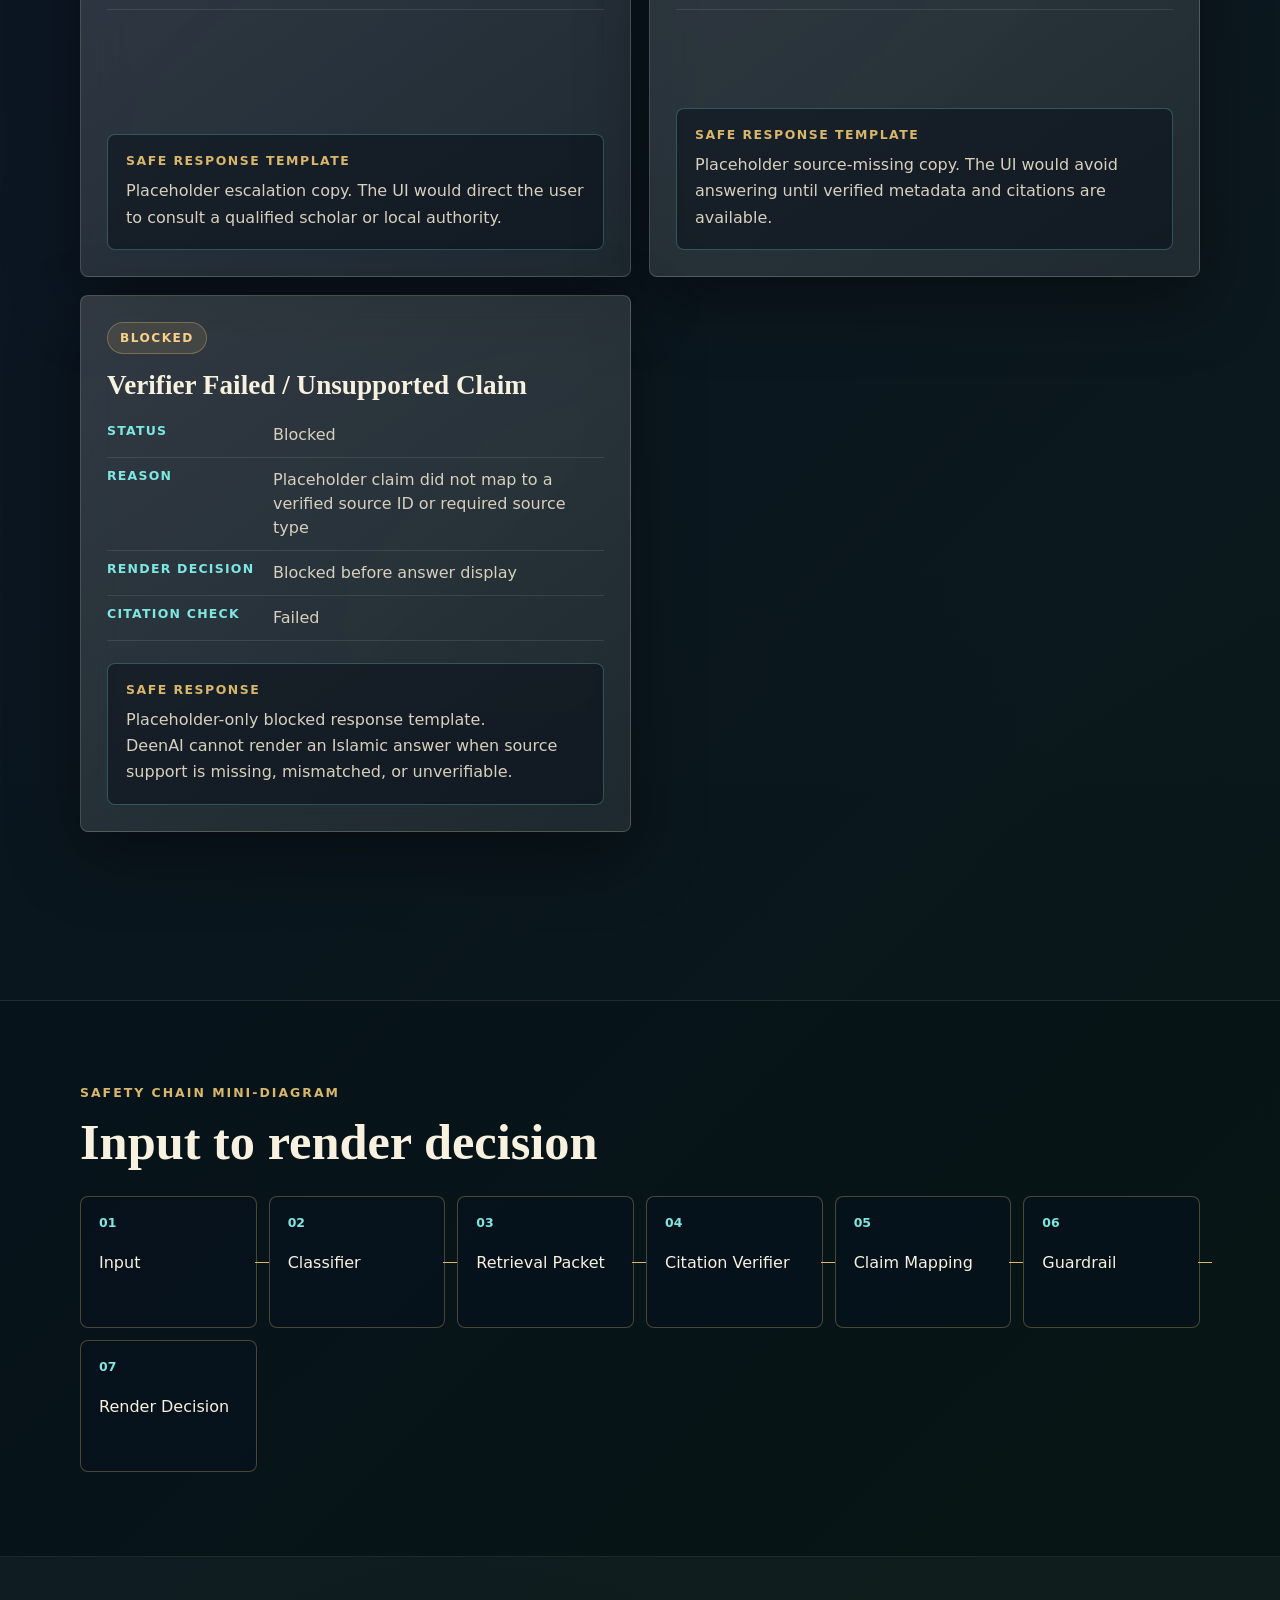
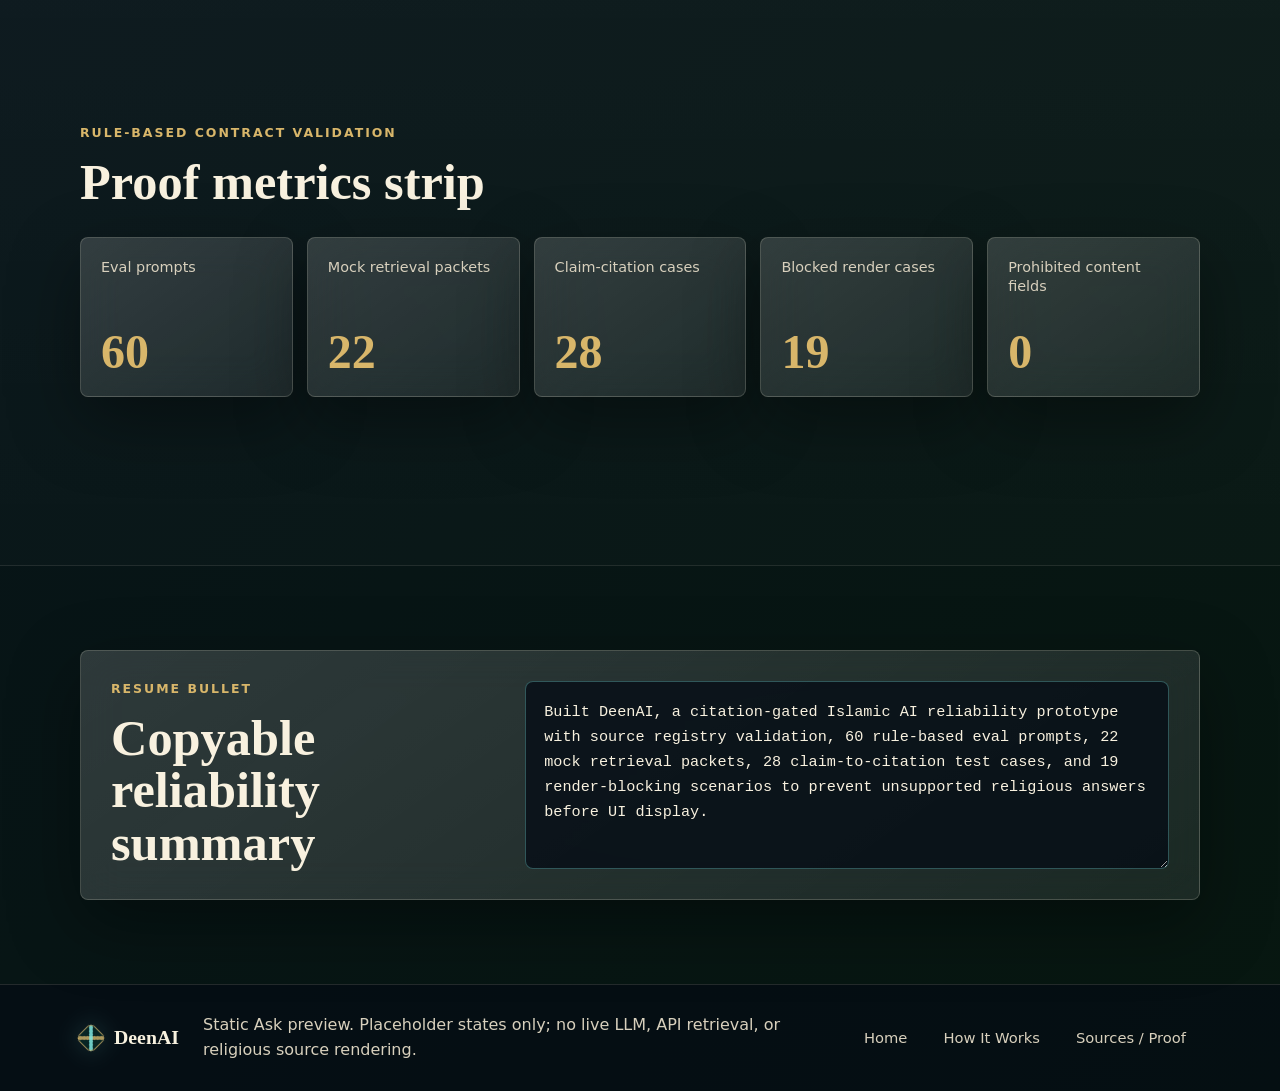
==== commit e40aafb4: "refactor: compact DeenAI safety trace decision console" ====
--- a/ask.html
+++ b/ask.html
@@ -75,23 +75,27 @@
             </div>
 
             <div class="glass trace-output" aria-live="polite">
-              <div class="trace-output-header">
-                <div>
+              <div class="decision-console">
+                <div class="score-grid">
+                  <article class="score-card">
+                    <span>Risk score</span>
+                    <strong id="trace-risk-score">10</strong>
+                  </article>
+                  <article class="score-card">
+                    <span>Citation score</span>
+                    <strong id="trace-citation-score">100</strong>
+                  </article>
+                </div>
+                <div class="decision-summary">
                   <p class="panel-label">Final Decision</p>
                   <h3 id="trace-decision-title">ALLOW</h3>
-                </div>
-                <span id="trace-decision-badge" class="decision-badge decision-allow">ALLOW</span>
-              </div>
-
-              <div class="score-grid">
-                <article class="score-card">
-                  <span>Risk score</span>
-                  <strong id="trace-risk-score">10</strong>
-                </article>
-                <article class="score-card">
-                  <span>Citation score</span>
-                  <strong id="trace-citation-score">100</strong>
-                </article>
+                  <span id="trace-decision-badge" class="decision-badge decision-allow">ALLOW</span>
+                </div>
+              </div>
+
+              <div class="trace-reason-line">
+                <span>Reason</span>
+                <strong id="trace-reason">Risk is below threshold and citation score meets render requirements.</strong>
               </div>
 
               <ol id="trace-chain" class="trace-chain" aria-label="Deterministic safety trace">
@@ -121,7 +125,7 @@
                 </li>
               </ol>
 
-              <dl class="trace-detail-grid">
+              <dl class="trace-detail-grid trace-detail-secondary">
                 <div>
                   <dt>User prompt type</dt>
                   <dd id="trace-prompt-type">Dua recommendation</dd>
@@ -153,10 +157,6 @@
                 <div>
                   <dt>Render decision</dt>
                   <dd id="trace-render-decision">allowed</dd>
-                </div>
-                <div>
-                  <dt>Reason</dt>
-                  <dd id="trace-reason">Risk is below threshold and citation score meets render requirements.</dd>
                 </div>
               </dl>
             </div>
--- a/styles.css
+++ b/styles.css
@@ -156,8 +156,8 @@
 }
 
 .ask-hero {
-  min-height: 500px;
-  padding: 64px 0 46px;
+  min-height: 420px;
+  padding: 46px 0 34px;
 }
 
 .hero-grid {
@@ -559,12 +559,12 @@
 }
 
 .simulator-section {
-  padding-block: 54px;
+  padding-block: 30px 44px;
 }
 
 .simulator-layout {
   display: grid;
-  grid-template-columns: minmax(260px, 0.36fr) minmax(0, 1fr);
+  grid-template-columns: minmax(230px, 0.32fr) minmax(0, 1fr);
   gap: 18px;
   align-items: start;
 }
@@ -578,28 +578,29 @@
 
 .simulator-panel,
 .trace-output {
-  padding: 22px;
+  padding: 18px;
 }
 
 .simulator-heading {
   max-width: 880px;
+  margin-bottom: 16px;
 }
 
 .simulator-heading p,
 .simulator-panel p {
-  margin: 0 0 24px;
-  color: var(--ivory-muted);
-  line-height: 1.65;
+  margin: 0 0 16px;
+  color: var(--ivory-muted);
+  line-height: 1.55;
 }
 
 .trace-chip-grid {
   display: grid;
-  gap: 8px;
+  gap: 7px;
 }
 
 .trace-chip {
   width: 100%;
-  min-height: 40px;
+  min-height: 36px;
   cursor: pointer;
   border: 1px solid rgba(126, 231, 225, 0.26);
   border-radius: 8px;
@@ -618,35 +619,44 @@
 }
 
 .simulator-note {
-  margin: 18px 0 0;
+  margin: 14px 0 0;
   border-top: 1px solid rgba(248, 241, 223, 0.12);
-  padding-top: 14px;
-  font-size: 0.9rem;
-}
-
-.trace-output-header {
-  display: flex;
-  align-items: flex-start;
-  justify-content: space-between;
-  gap: 18px;
-  margin-bottom: 14px;
-}
-
-.trace-output-header h3 {
+  padding-top: 12px;
+  font-size: 0.84rem;
+}
+
+.decision-console {
+  display: grid;
+  grid-template-columns: minmax(0, 1.2fr) minmax(190px, 0.8fr);
+  gap: 12px;
+  align-items: stretch;
+  margin-bottom: 12px;
+}
+
+.decision-summary {
+  border: 1px solid rgba(216, 182, 106, 0.28);
+  border-radius: 8px;
+  padding: 14px;
+  background: rgba(216, 182, 106, 0.08);
+}
+
+.decision-summary h3 {
   margin: 0;
   font-family: Georgia, "Times New Roman", serif;
-  font-size: 2rem;
+  font-size: 2.35rem;
   line-height: 1;
 }
 
 .decision-badge {
-  min-height: 34px;
+  min-height: 40px;
   display: inline-flex;
   align-items: center;
+  justify-content: center;
   border: 1px solid rgba(216, 182, 106, 0.36);
   border-radius: 999px;
-  padding: 0 13px;
-  font-size: 0.76rem;
+  padding: 0 16px;
+  margin-top: 14px;
+  font-size: 0.86rem;
   font-weight: 800;
   letter-spacing: 0.12em;
   text-transform: uppercase;
@@ -672,14 +682,13 @@
 .score-grid {
   display: grid;
   grid-template-columns: repeat(2, minmax(0, 1fr));
-  gap: 12px;
-  margin-bottom: 14px;
+  gap: 10px;
 }
 
 .score-card {
   border: 1px solid rgba(248, 241, 223, 0.14);
   border-radius: 8px;
-  padding: 14px;
+  padding: 12px;
   background: rgba(5, 11, 21, 0.5);
 }
 
@@ -697,25 +706,52 @@
   margin-top: 8px;
   color: var(--gold);
   font-family: Georgia, "Times New Roman", serif;
-  font-size: 2.35rem;
+  font-size: 2.6rem;
   line-height: 1;
 }
 
+.trace-reason-line {
+  display: grid;
+  grid-template-columns: auto minmax(0, 1fr);
+  gap: 12px;
+  align-items: start;
+  border: 1px solid rgba(126, 231, 225, 0.18);
+  border-radius: 8px;
+  padding: 11px 12px;
+  margin-bottom: 12px;
+  background: rgba(126, 231, 225, 0.06);
+}
+
+.trace-reason-line span {
+  color: var(--cyan);
+  font-size: 0.74rem;
+  font-weight: 800;
+  letter-spacing: 0.1em;
+  text-transform: uppercase;
+}
+
+.trace-reason-line strong {
+  color: var(--ivory-muted);
+  font-size: 0.94rem;
+  font-weight: 600;
+  line-height: 1.4;
+}
+
 .trace-chain {
   display: grid;
   grid-template-columns: repeat(6, minmax(0, 1fr));
-  gap: 10px;
+  gap: 8px;
   padding: 0;
-  margin: 0 0 16px;
+  margin: 0;
   list-style: none;
   counter-reset: trace;
 }
 
 .trace-chain li {
-  min-height: 96px;
+  min-height: 78px;
   border: 1px solid rgba(216, 182, 106, 0.26);
   border-radius: 8px;
-  padding: 12px;
+  padding: 10px;
   background: rgba(7, 17, 31, 0.52);
 }
 
@@ -723,7 +759,7 @@
   display: block;
   counter-increment: trace;
   content: "0" counter(trace);
-  margin-bottom: 10px;
+  margin-bottom: 7px;
   color: var(--cyan);
   font-size: 0.74rem;
   font-weight: 800;
@@ -731,7 +767,7 @@
 
 .trace-chain span {
   display: block;
-  margin-bottom: 8px;
+  margin-bottom: 5px;
   color: var(--ivory-muted);
   font-size: 0.76rem;
   font-weight: 800;
@@ -741,15 +777,15 @@
 
 .trace-chain strong {
   color: var(--ivory);
-  font-size: 0.92rem;
-  line-height: 1.35;
+  font-size: 0.82rem;
+  line-height: 1.25;
 }
 
 .trace-detail-grid {
   display: grid;
   grid-template-columns: repeat(3, minmax(0, 1fr));
   gap: 10px;
-  margin: 0;
+  margin: 14px 0 0;
 }
 
 .trace-detail-grid div {
@@ -958,7 +994,7 @@
   }
 
   .ask-hero {
-    padding-block: 54px 38px;
+    padding-block: 42px 30px;
   }
 
   .hero-grid,
@@ -981,6 +1017,7 @@
     grid-template-columns: repeat(3, minmax(0, 1fr));
   }
 
+  .decision-console,
   .trace-chain,
   .trace-detail-grid {
     grid-template-columns: repeat(2, minmax(0, 1fr));
@@ -1006,7 +1043,7 @@
   }
 
   .ask-hero {
-    padding-block: 44px 32px;
+    padding-block: 38px 28px;
   }
 
   h1 {
@@ -1028,22 +1065,23 @@
     grid-template-columns: 1fr;
   }
 
-  .trace-output-header,
+  .decision-console,
   .score-grid {
     grid-template-columns: 1fr;
   }
 
-  .trace-output-header {
-    display: grid;
-  }
-
   .simulator-section {
-    padding-block: 44px;
+    padding-block: 34px;
   }
 
   .simulator-panel,
   .trace-output {
-    padding: 18px;
+    padding: 16px;
+  }
+
+  .trace-reason-line {
+    grid-template-columns: 1fr;
+    gap: 6px;
   }
 
   .state-meta div {
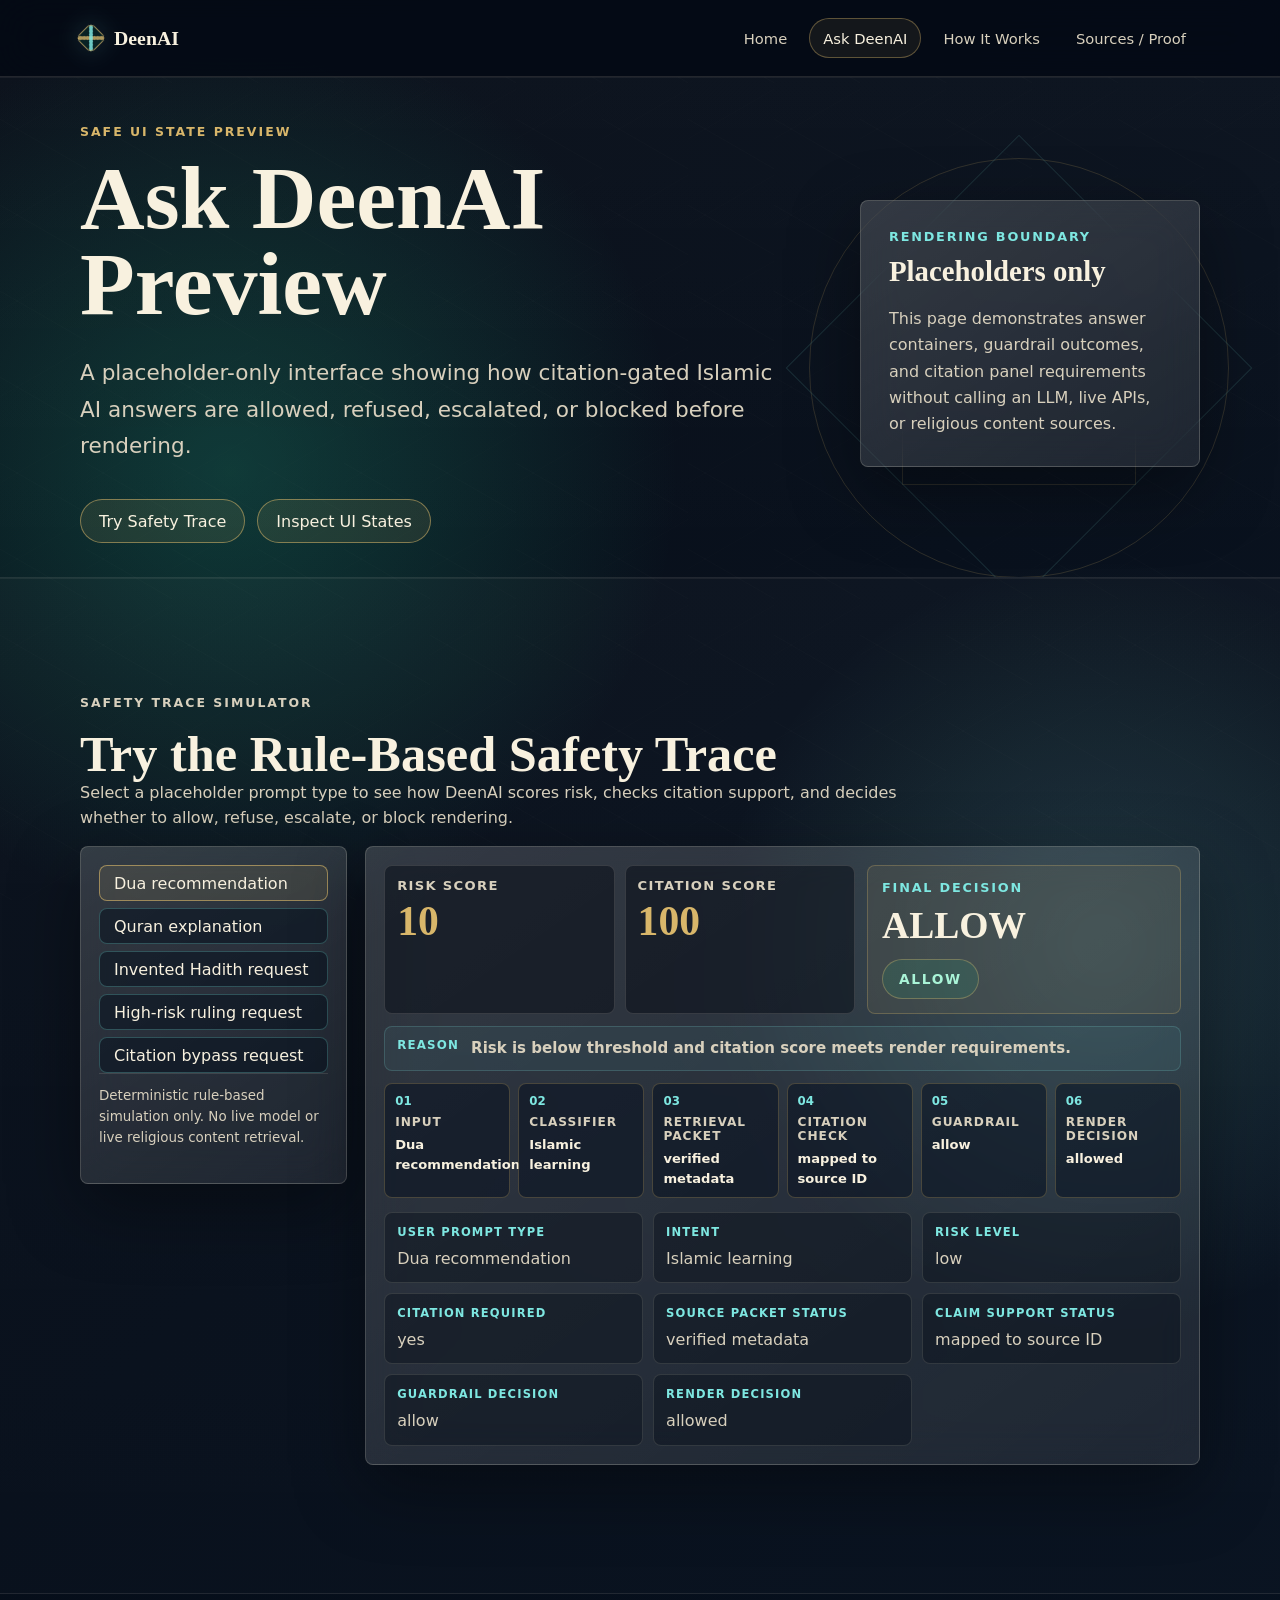
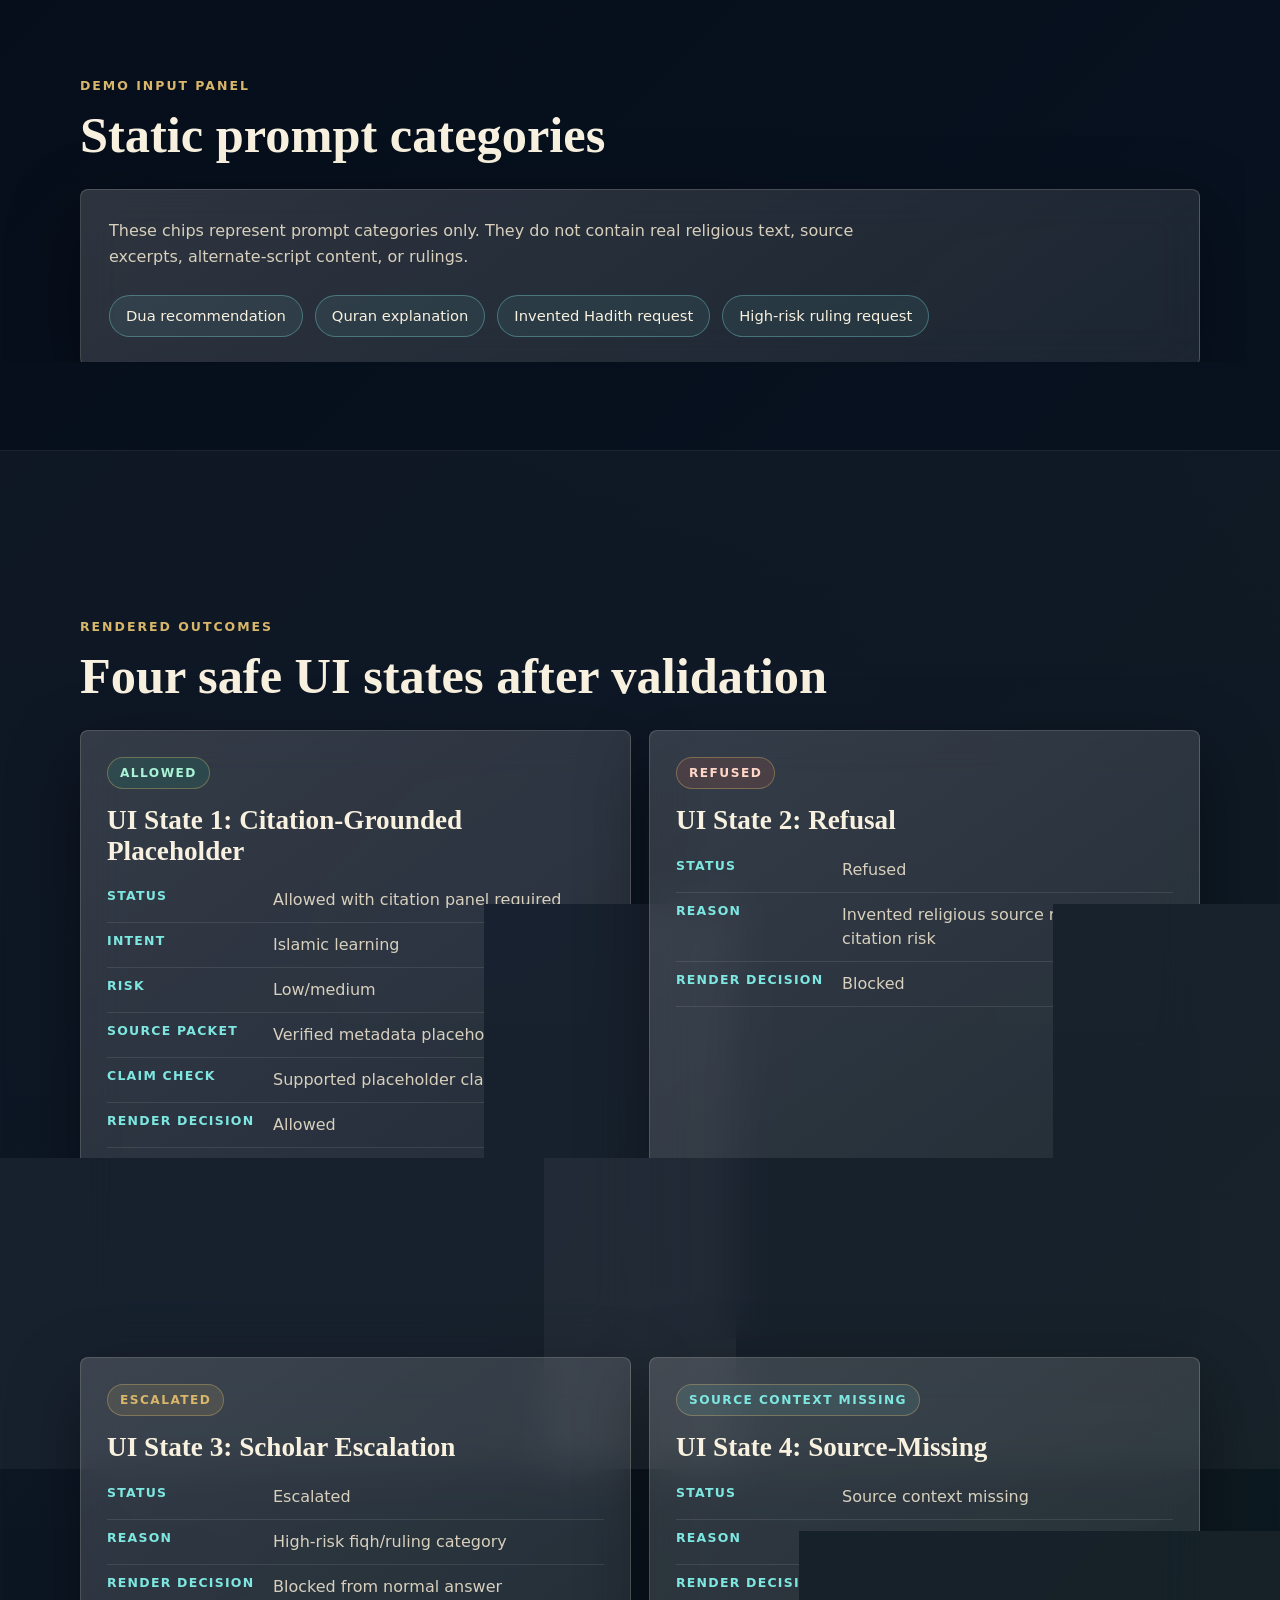
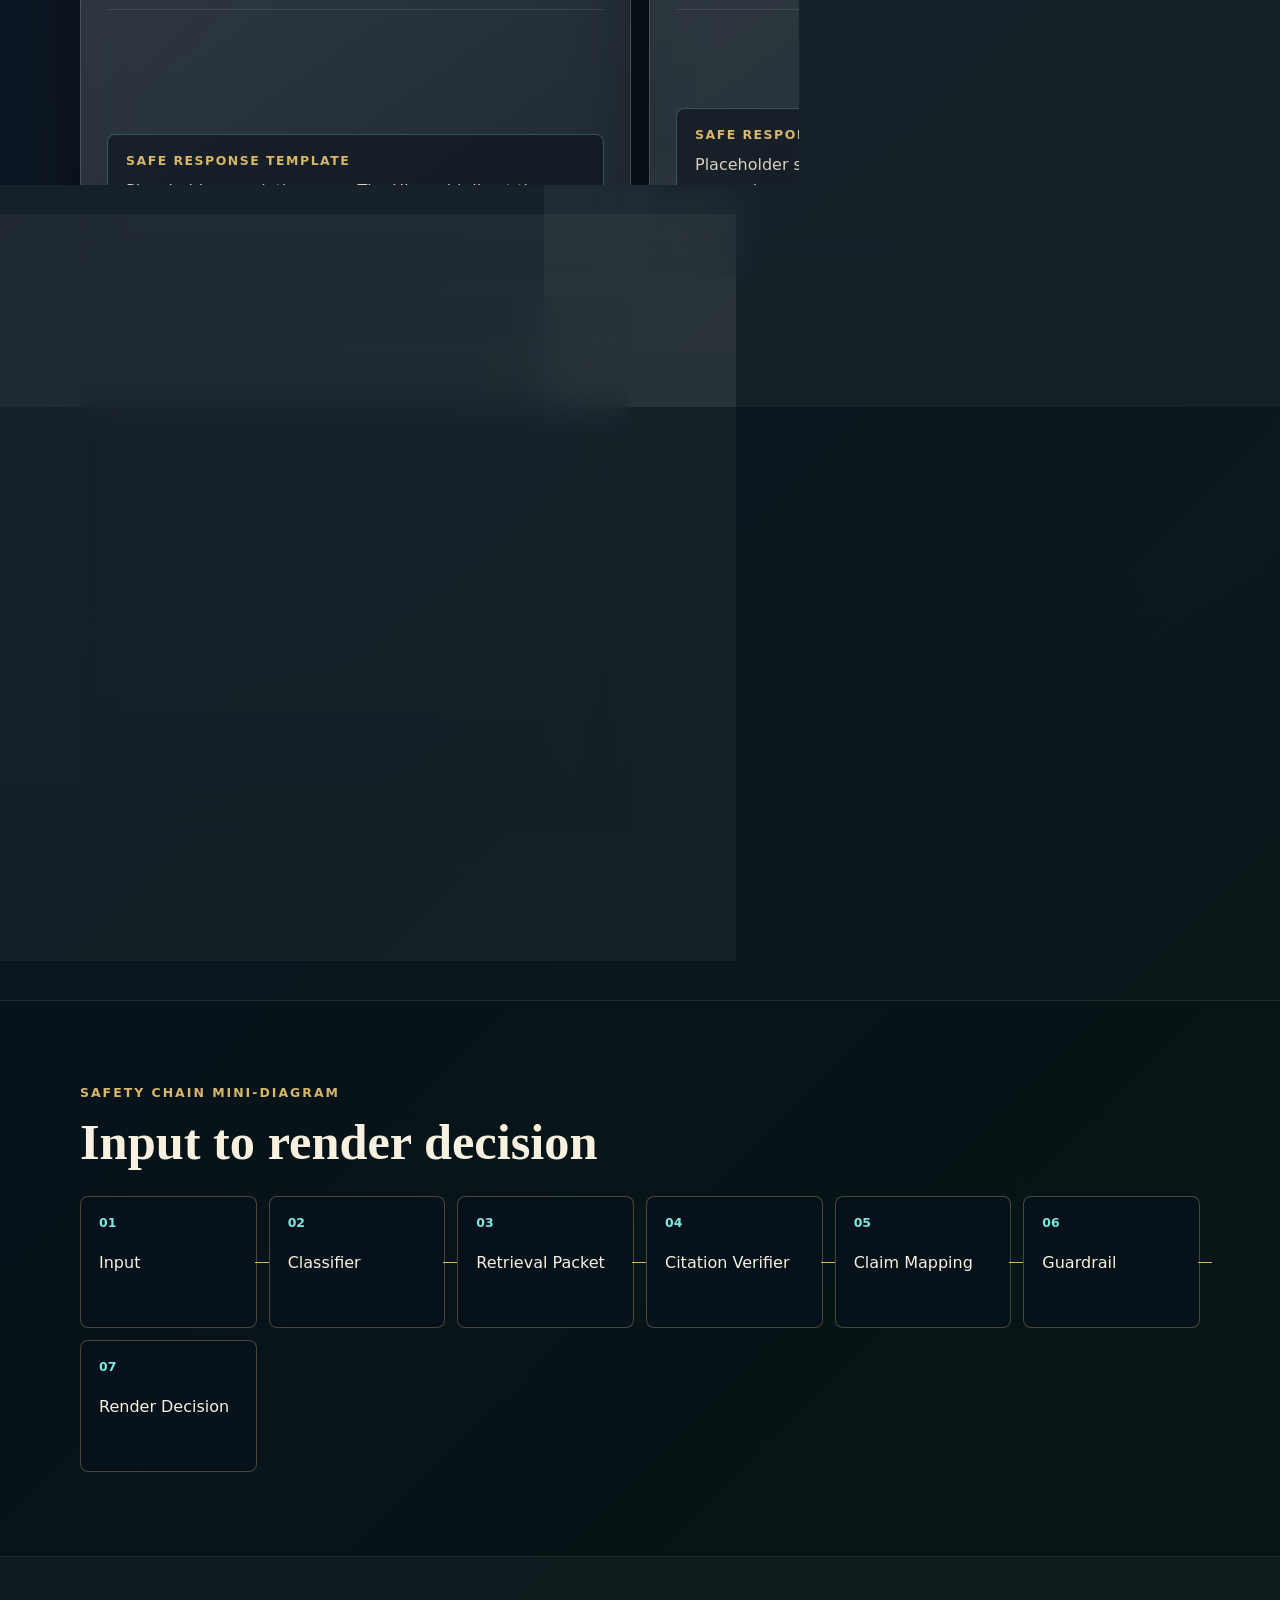
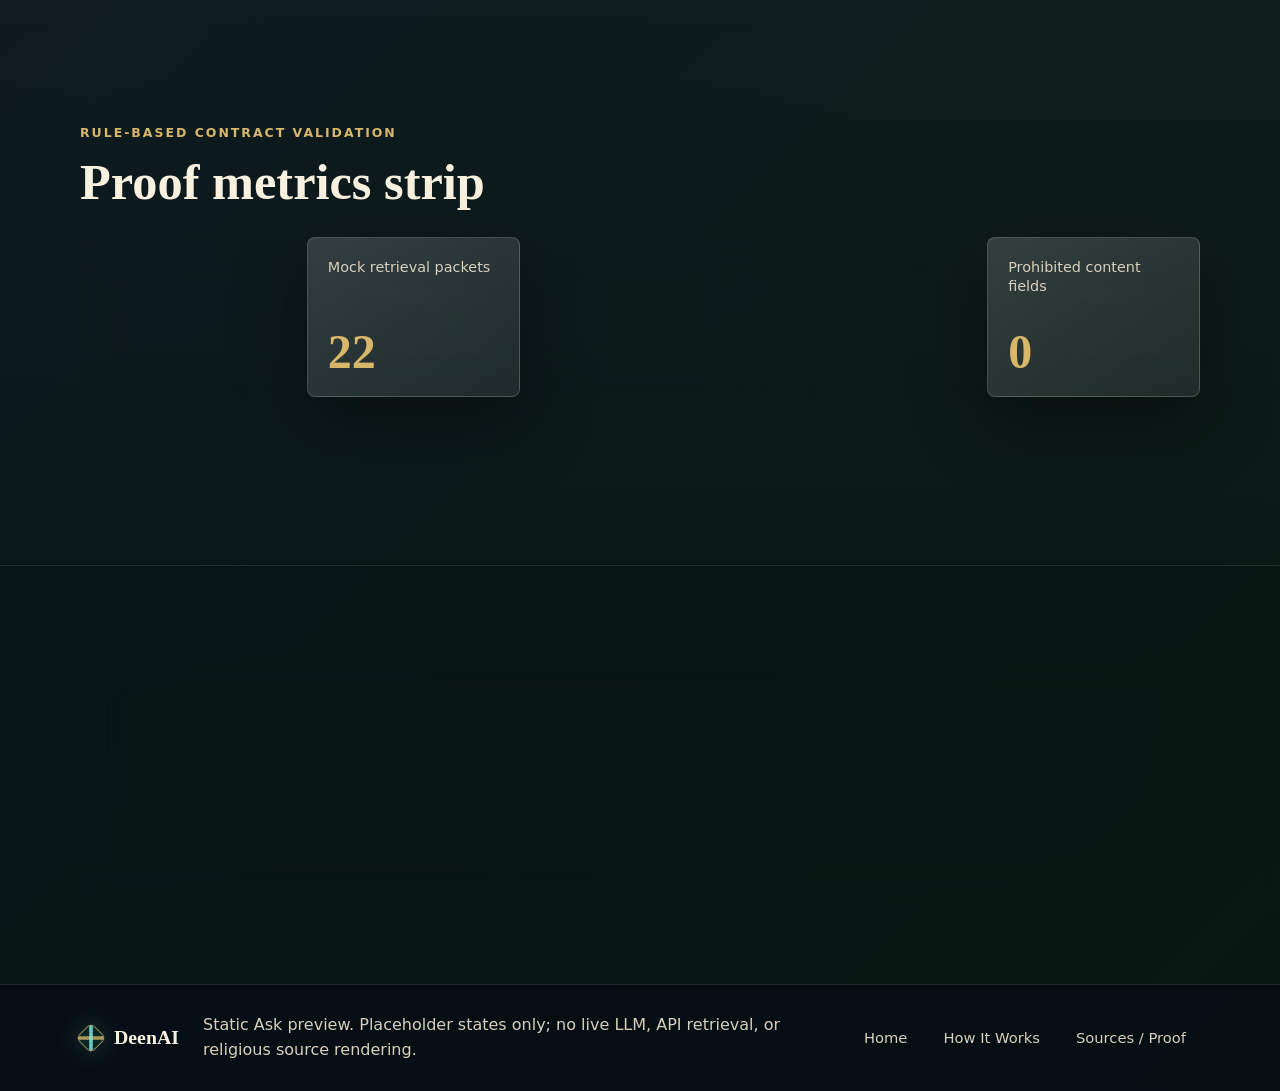
==== commit 4565847c: "chore: refine trust UX research summary" ====
--- a/ask.html
+++ b/ask.html
@@ -8,6 +8,7 @@
       name="description"
       content="A placeholder-only DeenAI interface preview showing allowed, refused, escalated, and source-missing answer states."
     />
+    <link rel="icon" href="data:," />
     <link rel="stylesheet" href="styles.css" />
   </head>
   <body>
--- a/styles.css
+++ b/styles.css
@@ -399,6 +399,166 @@
   grid-template-columns: repeat(3, minmax(0, 1fr));
 }
 
+.proof-chain-section {
+  padding-block: 70px;
+}
+
+.proof-chain-intro {
+  display: flex;
+  justify-content: space-between;
+  gap: 22px;
+  align-items: end;
+  margin-bottom: 20px;
+}
+
+.proof-chain-actions {
+  display: grid;
+  justify-items: end;
+  gap: 8px;
+}
+
+.proof-chain-actions button {
+  min-height: 42px;
+  cursor: pointer;
+  border: 1px solid rgba(126, 231, 225, 0.34);
+  border-radius: 999px;
+  padding: 0 16px;
+  color: var(--ivory);
+  background: rgba(126, 231, 225, 0.08);
+}
+
+.proof-chain-actions button:hover {
+  border-color: rgba(216, 182, 106, 0.64);
+  background: rgba(216, 182, 106, 0.1);
+}
+
+.proof-chain-actions p {
+  min-height: 1.3em;
+  margin: 0;
+  color: var(--gold);
+  font-size: 0.86rem;
+}
+
+.proof-chain-grid {
+  display: grid;
+  grid-template-columns: repeat(6, minmax(0, 1fr));
+  gap: 12px;
+}
+
+.proof-chain-card {
+  min-width: 0;
+  min-height: 220px;
+  display: flex;
+  flex-direction: column;
+  gap: 12px;
+  padding: 18px;
+}
+
+.proof-chain-card h3 {
+  margin: 0;
+  font-family: Georgia, "Times New Roman", serif;
+  font-size: 1.16rem;
+  line-height: 1.12;
+}
+
+.proof-chain-card p {
+  margin: 0;
+  color: var(--ivory-muted);
+  font-size: 0.9rem;
+  line-height: 1.5;
+}
+
+.proof-chain-card strong {
+  margin-top: auto;
+  color: var(--gold);
+  font-size: 0.94rem;
+  line-height: 1.3;
+}
+
+.proof-status {
+  width: fit-content;
+  min-height: 28px;
+  display: inline-flex;
+  align-items: center;
+  border: 1px solid rgba(216, 182, 106, 0.34);
+  border-radius: 999px;
+  padding: 0 10px;
+  font-size: 0.68rem;
+  font-weight: 800;
+  letter-spacing: 0.1em;
+  text-transform: uppercase;
+}
+
+.status-static {
+  color: var(--cyan);
+  background: rgba(126, 231, 225, 0.1);
+}
+
+.status-verified {
+  color: #a9f4d7;
+  background: rgba(29, 167, 129, 0.14);
+}
+
+.status-blocking {
+  color: var(--gold);
+  background: rgba(216, 182, 106, 0.13);
+}
+
+.proof-chain-disclaimer {
+  margin: 16px 0 0;
+  border: 1px solid rgba(216, 182, 106, 0.28);
+  border-radius: 8px;
+  padding: 12px 14px;
+  color: var(--ivory-muted);
+  background: rgba(216, 182, 106, 0.08);
+  font-size: 0.9rem;
+  line-height: 1.5;
+}
+
+.trust-ux-section {
+  margin-top: 34px;
+}
+
+.compact-heading {
+  margin-bottom: 16px;
+}
+
+.trust-ux-grid {
+  display: grid;
+  grid-template-columns: repeat(4, minmax(0, 1fr));
+  gap: 12px;
+}
+
+.trust-ux-card {
+  min-width: 0;
+  padding: 18px;
+}
+
+.trust-ux-card h3 {
+  margin: 0 0 10px;
+  font-family: Georgia, "Times New Roman", serif;
+  font-size: 1.08rem;
+  line-height: 1.15;
+}
+
+.trust-ux-card p {
+  margin: 0;
+  color: var(--ivory-muted);
+  font-size: 0.9rem;
+  line-height: 1.5;
+}
+
+.trust-ux-note {
+  margin: 12px 0 0;
+  border: 1px solid rgba(126, 231, 225, 0.22);
+  border-radius: 8px;
+  padding: 12px 14px;
+  color: var(--ivory-muted);
+  background: rgba(126, 231, 225, 0.06);
+  font-size: 0.88rem;
+  line-height: 1.5;
+}
+
 .ask-section,
 .state-section {
   padding-block: 84px;
@@ -431,6 +591,242 @@
   color: var(--ivory);
   background: rgba(126, 231, 225, 0.08);
   font-size: 0.92rem;
+}
+
+button {
+  font: inherit;
+}
+
+button:focus-visible,
+a:focus-visible {
+  outline: 2px solid var(--cyan);
+  outline-offset: 3px;
+}
+
+.contract-demo-section {
+  padding-block: 70px;
+}
+
+.contract-demo-heading p:not(.eyebrow) {
+  max-width: 760px;
+  margin: 16px 0 0;
+  color: var(--ivory-muted);
+  line-height: 1.65;
+}
+
+.contract-demo-grid {
+  display: grid;
+  grid-template-columns: minmax(260px, 0.42fr) minmax(0, 1fr);
+  gap: 18px;
+  align-items: start;
+}
+
+.contract-control-panel,
+.contract-result-panel {
+  min-width: 0;
+  padding: 22px;
+}
+
+.contract-question-buttons {
+  display: grid;
+  gap: 10px;
+}
+
+.contract-question-button,
+.contract-trace-header button {
+  min-height: 42px;
+  cursor: pointer;
+  border: 1px solid rgba(126, 231, 225, 0.32);
+  border-radius: 8px;
+  color: var(--ivory);
+  background: rgba(7, 17, 31, 0.58);
+}
+
+.contract-question-button {
+  padding: 10px 14px;
+  text-align: left;
+  line-height: 1.35;
+}
+
+.contract-question-button:hover,
+.contract-question-button.active,
+.contract-trace-header button:hover {
+  border-color: rgba(216, 182, 106, 0.64);
+  background: rgba(216, 182, 106, 0.1);
+}
+
+.contract-disclaimer {
+  margin-top: 16px;
+  border: 1px solid rgba(216, 182, 106, 0.28);
+  border-radius: 8px;
+  padding: 13px;
+  color: var(--ivory-muted);
+  background: rgba(216, 182, 106, 0.08);
+  font-size: 0.9rem;
+  line-height: 1.55;
+}
+
+.contract-disclaimer strong {
+  color: var(--gold);
+}
+
+.contract-mini-metrics {
+  display: grid;
+  gap: 8px;
+  margin-top: 14px;
+}
+
+.contract-mini-metrics span {
+  display: flex;
+  justify-content: space-between;
+  gap: 12px;
+  border-bottom: 1px solid rgba(248, 241, 223, 0.1);
+  padding-bottom: 8px;
+  color: var(--ivory-muted);
+  font-size: 0.88rem;
+  line-height: 1.35;
+}
+
+.contract-mini-metrics strong {
+  color: var(--gold);
+  font-family: Georgia, "Times New Roman", serif;
+  font-size: 1.22rem;
+  line-height: 1;
+}
+
+.contract-result-header {
+  display: flex;
+  justify-content: space-between;
+  gap: 18px;
+  align-items: start;
+}
+
+.contract-result-header h3 {
+  margin: 0;
+  font-family: Georgia, "Times New Roman", serif;
+  font-size: 1.75rem;
+  line-height: 1.12;
+}
+
+.contract-decision {
+  flex: 0 0 auto;
+  min-height: 36px;
+  display: inline-flex;
+  align-items: center;
+  border: 1px solid rgba(216, 182, 106, 0.36);
+  border-radius: 999px;
+  padding: 0 14px;
+  font-size: 0.76rem;
+  font-weight: 800;
+  letter-spacing: 0.12em;
+  text-transform: uppercase;
+}
+
+.contract-decision-allow {
+  color: #a9f4d7;
+  background: rgba(29, 167, 129, 0.14);
+}
+
+.contract-decision-block {
+  color: #f6d08a;
+  background: rgba(216, 182, 106, 0.12);
+}
+
+.contract-decision-escalate {
+  color: var(--gold);
+  background: rgba(216, 182, 106, 0.13);
+}
+
+.contract-result-list {
+  display: grid;
+  grid-template-columns: repeat(2, minmax(0, 1fr));
+  gap: 10px;
+  margin: 20px 0 0;
+}
+
+.contract-result-list div {
+  min-width: 0;
+  border: 1px solid rgba(248, 241, 223, 0.12);
+  border-radius: 8px;
+  padding: 12px;
+  background: rgba(5, 11, 21, 0.38);
+}
+
+.contract-result-list dt,
+.contract-answer-box span,
+.contract-trace-header span {
+  margin-bottom: 8px;
+  color: var(--cyan);
+  font-size: 0.72rem;
+  font-weight: 800;
+  letter-spacing: 0.1em;
+  text-transform: uppercase;
+}
+
+.contract-result-list dd {
+  margin: 0;
+  color: var(--ivory-muted);
+  line-height: 1.45;
+}
+
+.contract-answer-box {
+  margin-top: 12px;
+  border: 1px solid rgba(126, 231, 225, 0.28);
+  border-radius: 8px;
+  padding: 14px;
+  background: rgba(5, 11, 21, 0.5);
+}
+
+.contract-answer-box span,
+.contract-trace-header span {
+  display: block;
+}
+
+.contract-answer-box p {
+  margin: 0;
+  color: var(--ivory-muted);
+  line-height: 1.6;
+}
+
+.contract-trace-header {
+  display: flex;
+  justify-content: space-between;
+  gap: 14px;
+  align-items: center;
+  margin-top: 16px;
+}
+
+.contract-trace-header div {
+  display: flex;
+  flex-wrap: wrap;
+  gap: 8px;
+  justify-content: flex-end;
+}
+
+.contract-trace-header button {
+  padding: 0 12px;
+  font-size: 0.86rem;
+}
+
+.contract-trace-output {
+  max-height: 190px;
+  overflow: auto;
+  margin: 8px 0 0;
+  border: 1px solid rgba(126, 231, 225, 0.24);
+  border-radius: 8px;
+  padding: 12px;
+  color: var(--ivory-muted);
+  background: rgba(3, 8, 15, 0.74);
+  font: 0.78rem/1.55 ui-monospace, SFMono-Regular, Menlo, Consolas, monospace;
+  white-space: pre-wrap;
+  overflow-wrap: anywhere;
+}
+
+.contract-copy-status {
+  min-height: 1.3em;
+  margin: 8px 0 0;
+  color: var(--gold);
+  font-size: 0.86rem;
 }
 
 .state-grid {
@@ -1001,7 +1397,8 @@
   .two-column,
   .resume-card,
   .footer-grid,
-  .simulator-layout {
+  .simulator-layout,
+  .contract-demo-grid {
     grid-template-columns: 1fr;
   }
 
@@ -1009,11 +1406,25 @@
   .artifact-grid,
   .preview-grid,
   .source-grid,
-  .state-grid {
+  .state-grid,
+  .trust-ux-grid {
     grid-template-columns: repeat(2, minmax(0, 1fr));
   }
 
   .chain {
+    grid-template-columns: repeat(3, minmax(0, 1fr));
+  }
+
+  .proof-chain-intro {
+    align-items: start;
+    flex-direction: column;
+  }
+
+  .proof-chain-actions {
+    justify-items: start;
+  }
+
+  .proof-chain-grid {
     grid-template-columns: repeat(3, minmax(0, 1fr));
   }
 
@@ -1061,8 +1472,23 @@
   .state-grid,
   .trace-chain,
   .trace-detail-grid,
+  .proof-chain-grid,
+  .trust-ux-grid,
   .chain {
     grid-template-columns: 1fr;
+  }
+
+  .proof-chain-section {
+    padding-block: 58px;
+  }
+
+  .proof-chain-actions,
+  .proof-chain-actions button {
+    width: 100%;
+  }
+
+  .proof-chain-card {
+    min-height: 170px;
   }
 
   .decision-console,
@@ -1082,6 +1508,24 @@
   .trace-reason-line {
     grid-template-columns: 1fr;
     gap: 6px;
+  }
+
+  .contract-result-header,
+  .contract-trace-header {
+    align-items: stretch;
+    flex-direction: column;
+  }
+
+  .contract-trace-header div {
+    justify-content: stretch;
+  }
+
+  .contract-trace-header button {
+    flex: 1 1 160px;
+  }
+
+  .contract-result-list {
+    grid-template-columns: 1fr;
   }
 
   .state-meta div {
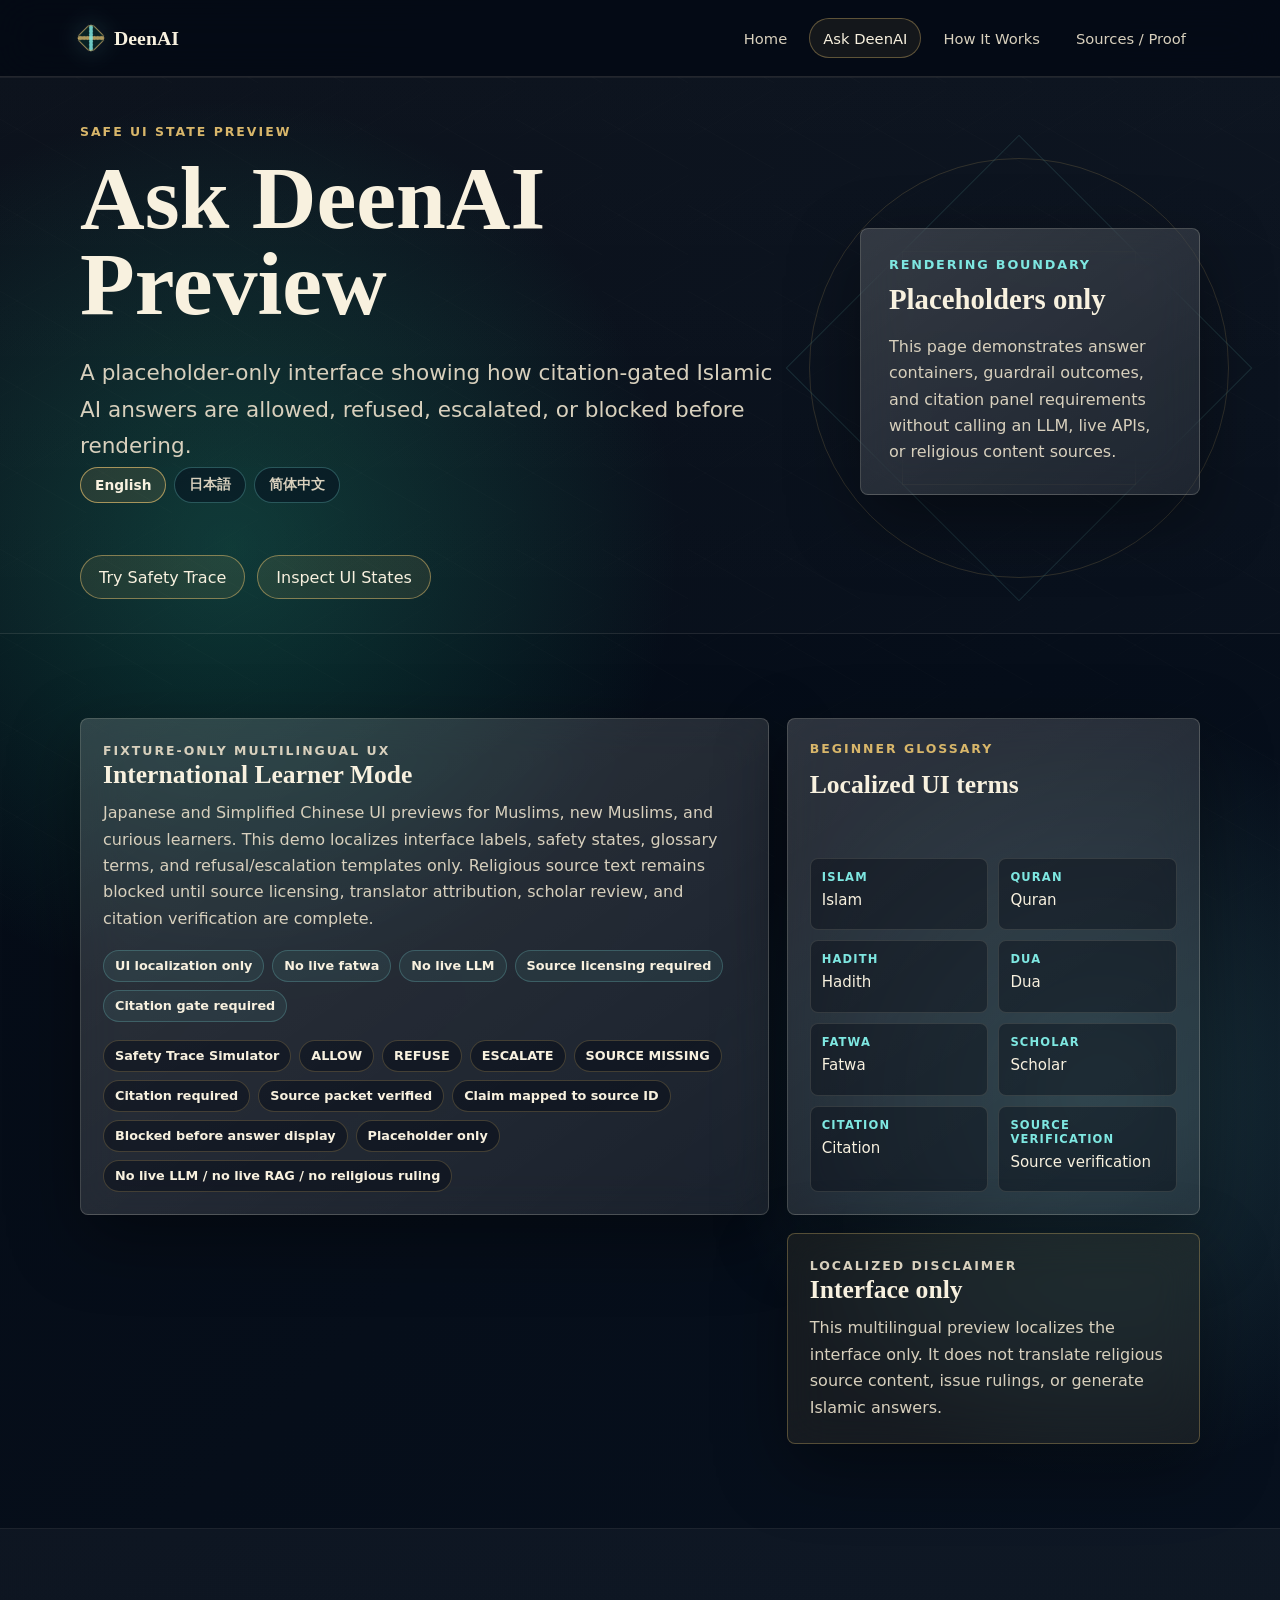
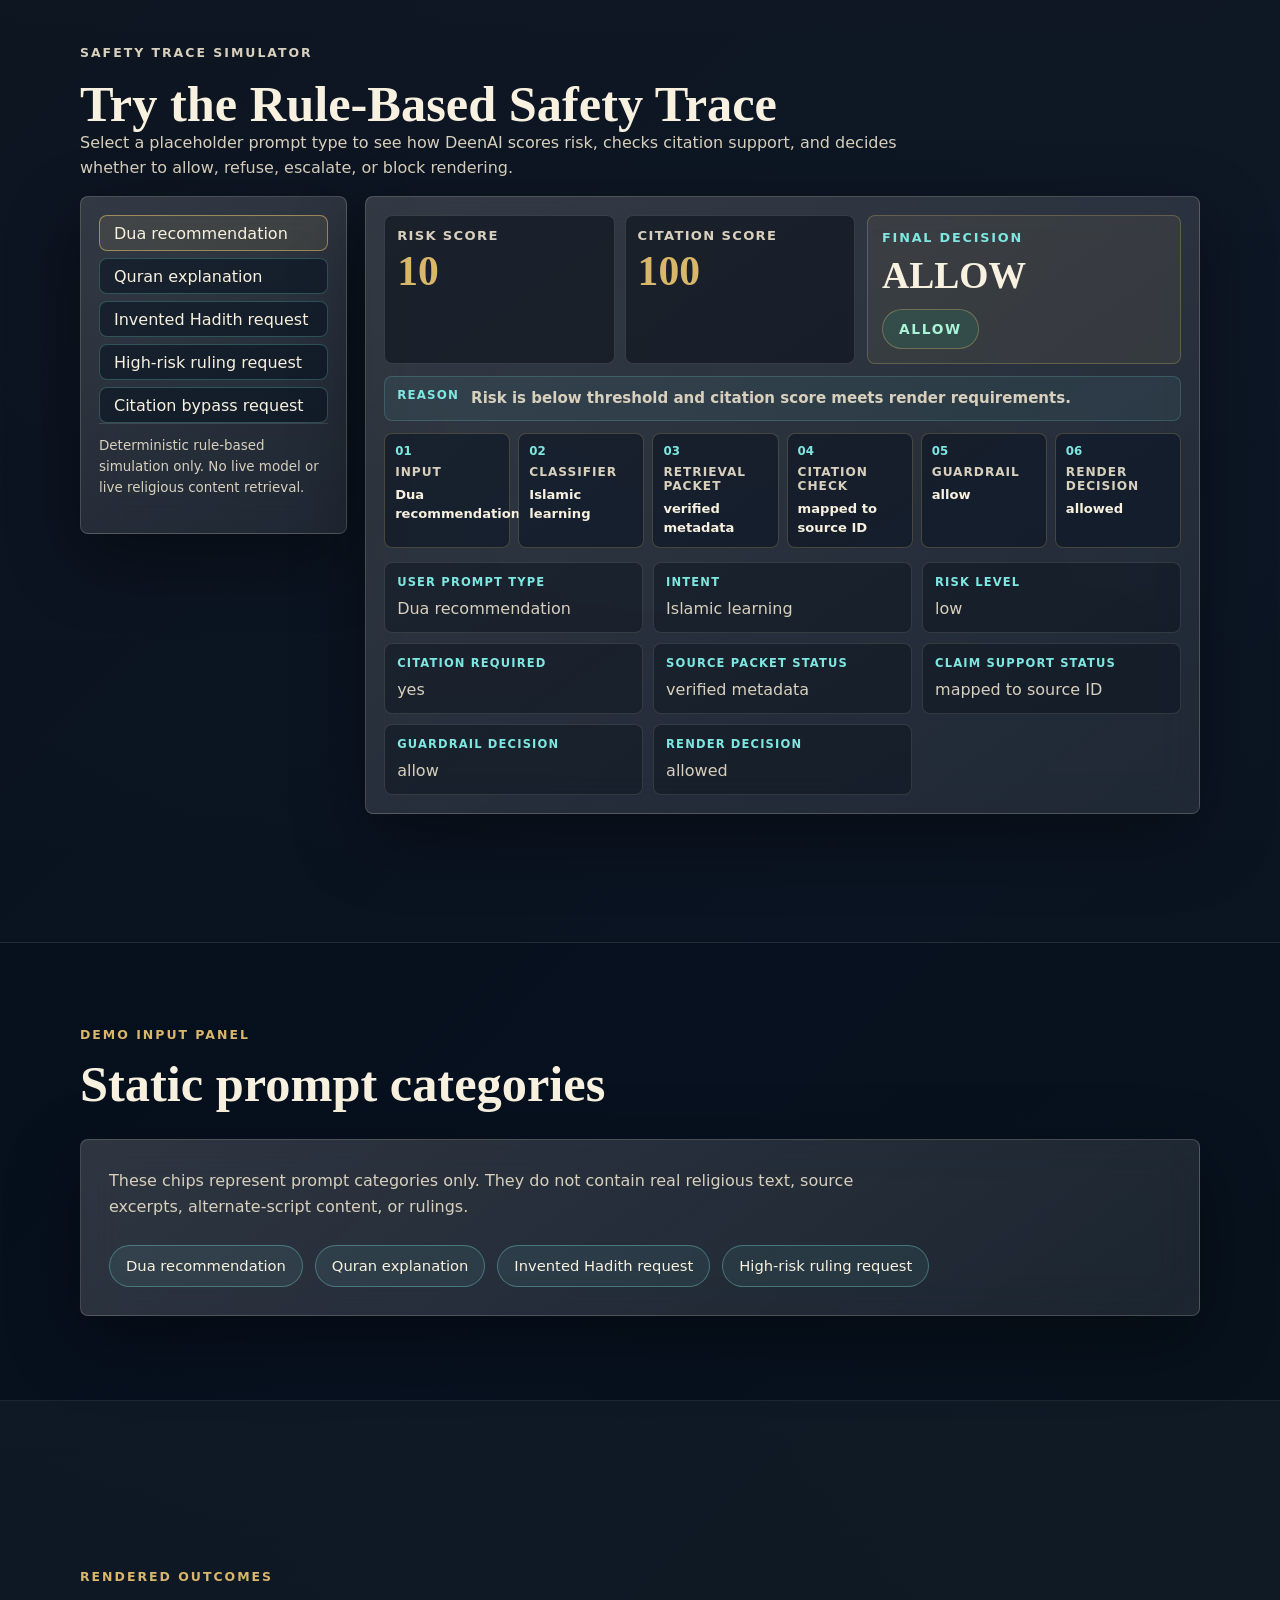
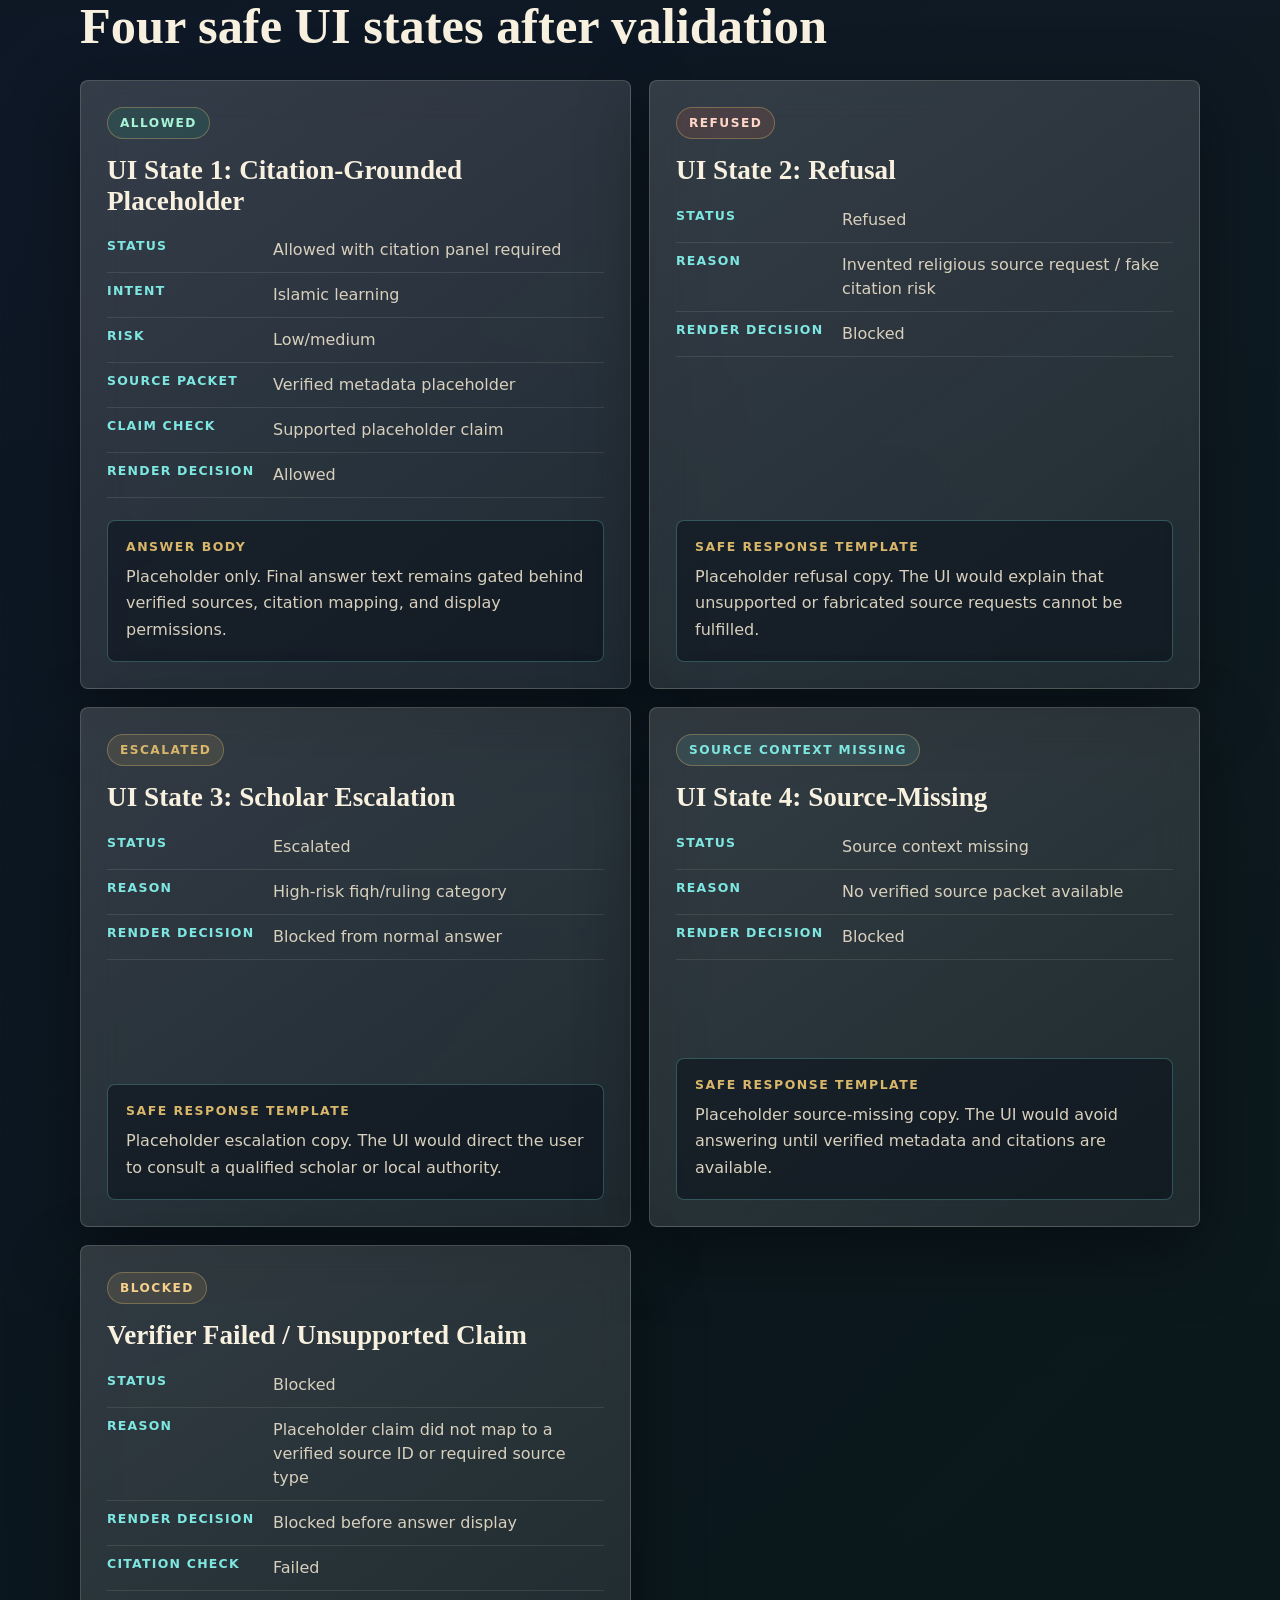
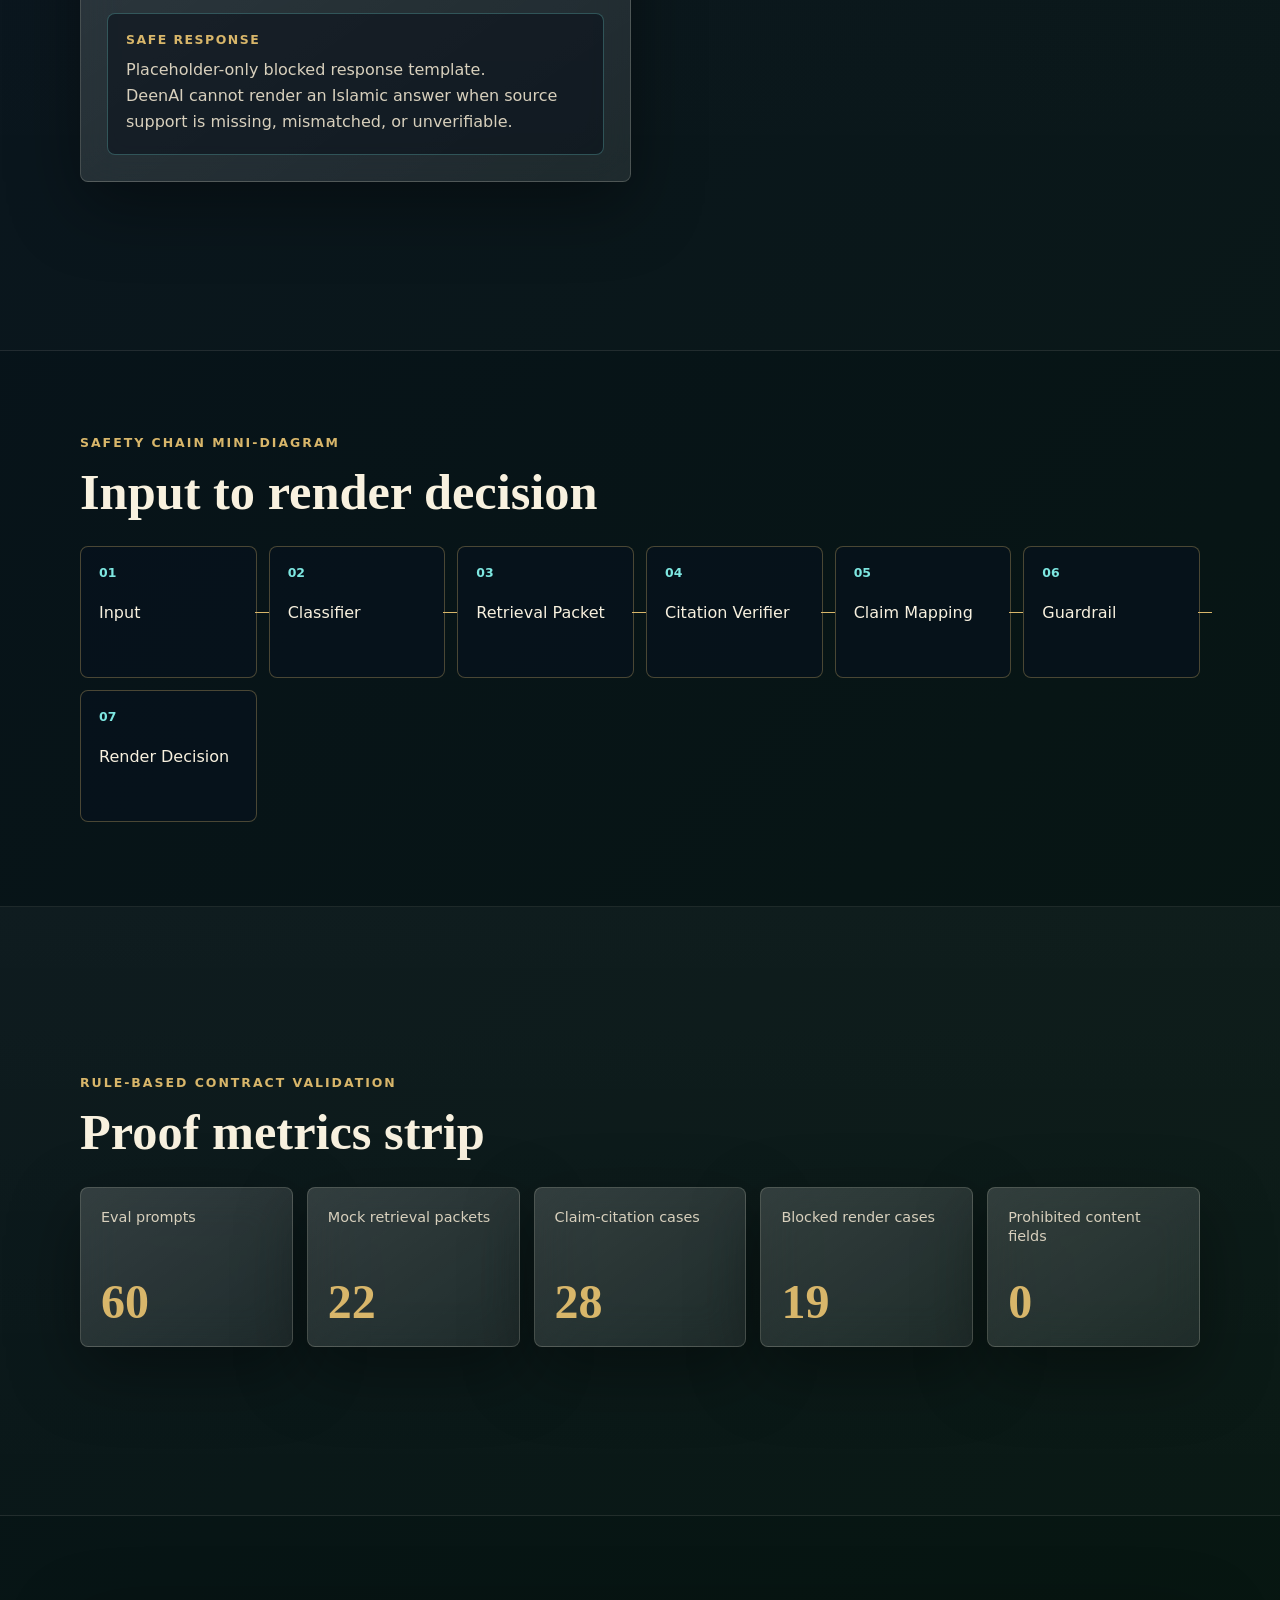
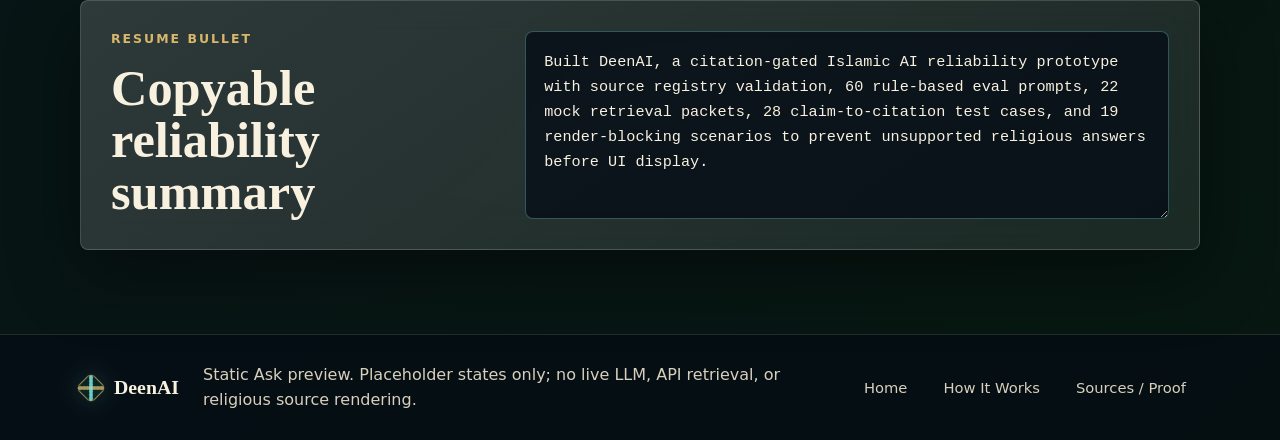
==== commit 5b94aa1f: "feat: add international learner mode preview" ====
--- a/ask.html
+++ b/ask.html
@@ -33,10 +33,15 @@
         <div class="shell hero-grid">
           <div class="hero-copy">
             <p class="eyebrow">Safe UI state preview</p>
-            <h1>Ask DeenAI Preview</h1>
+            <h1 data-i18n="askPreview">Ask DeenAI Preview</h1>
             <p class="subtitle">
               A placeholder-only interface showing how citation-gated Islamic AI answers are allowed, refused, escalated, or blocked before rendering.
             </p>
+            <div class="language-selector" role="group" aria-label="International learner language selector">
+              <button class="language-option active" type="button" data-lang="en" aria-pressed="true">English</button>
+              <button class="language-option" type="button" data-lang="ja" aria-pressed="false">日本語</button>
+              <button class="language-option" type="button" data-lang="zh-Hans" aria-pressed="false">简体中文</button>
+            </div>
             <div class="hero-actions" aria-label="Ask preview actions">
               <a href="#simulator">Try Safety Trace</a>
               <a href="#states">Inspect UI States</a>
@@ -52,10 +57,93 @@
         </div>
       </section>
 
+      <section id="international-mode" class="shell international-section" aria-labelledby="international-title">
+        <div class="international-grid">
+          <article class="glass international-card">
+            <div>
+              <p class="eyebrow">Fixture-only multilingual UX</p>
+              <h2 id="international-title">International Learner Mode</h2>
+              <p>
+                Japanese and Simplified Chinese UI previews for Muslims, new Muslims, and curious learners. This demo localizes interface labels, safety states, glossary terms, and refusal/escalation templates only. Religious source text remains blocked until source licensing, translator attribution, scholar review, and citation verification are complete.
+              </p>
+            </div>
+            <div class="trust-chip-row" aria-label="International learner mode trust boundaries">
+              <span data-i18n="chipUiOnly">UI localization only</span>
+              <span data-i18n="chipNoFatwa">No live fatwa</span>
+              <span data-i18n="chipNoLlm">No live LLM</span>
+              <span data-i18n="chipLicensing">Source licensing required</span>
+              <span data-i18n="chipCitationGate">Citation gate required</span>
+            </div>
+            <div class="localized-label-grid" aria-label="Localized safety labels preview">
+              <span data-i18n="safetyTraceSimulator">Safety Trace Simulator</span>
+              <span data-i18n="allow">ALLOW</span>
+              <span data-i18n="refuse">REFUSE</span>
+              <span data-i18n="escalate">ESCALATE</span>
+              <span data-i18n="sourceMissing">SOURCE MISSING</span>
+              <span data-i18n="citationRequired">Citation required</span>
+              <span data-i18n="sourcePacketVerified">Source packet verified</span>
+              <span data-i18n="claimMapped">Claim mapped to source ID</span>
+              <span data-i18n="blockedBeforeDisplay">Blocked before answer display</span>
+              <span data-i18n="placeholderOnly">Placeholder only</span>
+              <span data-i18n="noLiveBoundary">No live LLM / no live RAG / no religious ruling</span>
+            </div>
+          </article>
+
+          <article class="glass glossary-panel" aria-labelledby="glossary-title">
+            <div>
+              <p class="eyebrow">Beginner Glossary</p>
+              <h2 id="glossary-title">Localized UI terms</h2>
+            </div>
+            <dl class="glossary-grid">
+              <div>
+                <dt>Islam</dt>
+                <dd data-term="islam">Islam</dd>
+              </div>
+              <div>
+                <dt>Quran</dt>
+                <dd data-term="quran">Quran</dd>
+              </div>
+              <div>
+                <dt>Hadith</dt>
+                <dd data-term="hadith">Hadith</dd>
+              </div>
+              <div>
+                <dt>Dua</dt>
+                <dd data-term="dua">Dua</dd>
+              </div>
+              <div>
+                <dt>Fatwa</dt>
+                <dd data-term="fatwa">Fatwa</dd>
+              </div>
+              <div>
+                <dt>Scholar</dt>
+                <dd data-term="scholar">Scholar</dd>
+              </div>
+              <div>
+                <dt>Citation</dt>
+                <dd data-term="citation">Citation</dd>
+              </div>
+              <div>
+                <dt>Source verification</dt>
+                <dd data-term="sourceVerification">Source verification</dd>
+              </div>
+            </dl>
+          </article>
+
+          <article class="glass disclaimer-panel" aria-labelledby="international-disclaimer-title">
+            <p class="eyebrow">Localized Disclaimer</p>
+            <h2 id="international-disclaimer-title">Interface only</h2>
+            <p data-i18n="localizedDisclaimer">
+              This multilingual preview localizes the interface only. It does not translate religious source content, issue rulings, or generate Islamic answers.
+            </p>
+          </article>
+        </div>
+      </section>
+
       <section id="simulator" class="section-band simulator-section" aria-labelledby="simulator-title">
         <div class="shell">
           <div class="section-heading simulator-heading">
-            <p class="eyebrow">Safety Trace Simulator</p>
+            <p class="eyebrow" data-i18n="safetyTraceSimulator">Safety Trace Simulator</p>
             <h2 id="simulator-title">Try the Rule-Based Safety Trace</h2>
             <p>
               Select a placeholder prompt type to see how DeenAI scores risk, checks citation support, and decides whether to allow, refuse, escalate, or block rendering.
@@ -411,5 +499,6 @@
       </div>
     </footer>
     <script src="scripts/deenai_trace_simulator.js"></script>
+    <script src="scripts/deenai_international_mode.js"></script>
   </body>
 </html>
--- a/styles.css
+++ b/styles.css
@@ -954,6 +954,145 @@
   grid-template-columns: repeat(5, minmax(0, 1fr));
 }
 
+.language-selector {
+  display: inline-flex;
+  flex-wrap: wrap;
+  gap: 8px;
+  margin: 2px 0 18px;
+}
+
+.language-option {
+  min-height: 36px;
+  cursor: pointer;
+  border: 1px solid rgba(126, 231, 225, 0.28);
+  border-radius: 999px;
+  padding: 0 14px;
+  color: var(--ivory-muted);
+  background: rgba(7, 17, 31, 0.55);
+  font: inherit;
+  font-size: 0.86rem;
+  font-weight: 800;
+}
+
+.language-option:hover,
+.language-option:focus-visible,
+.language-option.active {
+  color: var(--ivory);
+  border-color: rgba(216, 182, 106, 0.72);
+  background: rgba(216, 182, 106, 0.12);
+  outline: none;
+}
+
+.international-section {
+  padding-block: 72px 36px;
+}
+
+.international-grid {
+  display: grid;
+  grid-template-columns: minmax(0, 1.25fr) minmax(280px, 0.75fr);
+  gap: 18px;
+  align-items: stretch;
+}
+
+.international-grid > * {
+  min-width: 0;
+}
+
+.international-card,
+.glossary-panel,
+.disclaimer-panel {
+  padding: 22px;
+}
+
+.international-card {
+  display: grid;
+  gap: 18px;
+}
+
+.international-card h2,
+.glossary-panel h2,
+.disclaimer-panel h2 {
+  margin: 0 0 12px;
+  color: var(--ivory);
+  font-family: Georgia, "Times New Roman", serif;
+  font-size: clamp(1.55rem, 2vw, 2.15rem);
+}
+
+.international-card p,
+.disclaimer-panel p {
+  margin: 0;
+  color: var(--ivory-muted);
+  line-height: 1.65;
+}
+
+.trust-chip-row,
+.localized-label-grid {
+  display: flex;
+  flex-wrap: wrap;
+  gap: 8px;
+}
+
+.trust-chip-row span,
+.localized-label-grid span {
+  min-height: 32px;
+  display: inline-flex;
+  align-items: center;
+  border: 1px solid rgba(126, 231, 225, 0.22);
+  border-radius: 999px;
+  padding: 0 11px;
+  color: var(--ivory);
+  background: rgba(126, 231, 225, 0.07);
+  font-size: 0.8rem;
+  font-weight: 800;
+  line-height: 1.25;
+}
+
+.localized-label-grid span {
+  border-color: rgba(216, 182, 106, 0.24);
+  background: rgba(5, 11, 21, 0.45);
+}
+
+.glossary-panel {
+  display: grid;
+  gap: 14px;
+}
+
+.glossary-grid {
+  display: grid;
+  grid-template-columns: repeat(2, minmax(0, 1fr));
+  gap: 10px;
+  margin: 0;
+}
+
+.glossary-grid div {
+  border: 1px solid rgba(248, 241, 223, 0.12);
+  border-radius: 8px;
+  padding: 11px;
+  background: rgba(5, 11, 21, 0.42);
+}
+
+.glossary-grid dt {
+  margin-bottom: 6px;
+  color: var(--cyan);
+  font-size: 0.72rem;
+  font-weight: 800;
+  letter-spacing: 0.1em;
+  text-transform: uppercase;
+}
+
+.glossary-grid dd {
+  margin: 0;
+  color: var(--ivory);
+  font-size: 0.94rem;
+  line-height: 1.35;
+}
+
+.disclaimer-panel {
+  grid-column: 2;
+  border-color: rgba(216, 182, 106, 0.32);
+  background: rgba(216, 182, 106, 0.08);
+}
+
 .simulator-section {
   padding-block: 30px 44px;
 }
@@ -1398,8 +1537,13 @@
   .resume-card,
   .footer-grid,
   .simulator-layout,
-  .contract-demo-grid {
+  .contract-demo-grid,
+  .international-grid {
     grid-template-columns: 1fr;
+  }
+
+  .disclaimer-panel {
+    grid-column: auto;
   }
 
   .metric-grid,
@@ -1472,10 +1616,30 @@
   .state-grid,
   .trace-chain,
   .trace-detail-grid,
+  .glossary-grid,
   .proof-chain-grid,
   .trust-ux-grid,
   .chain {
     grid-template-columns: 1fr;
+  }
+
+  .language-selector,
+  .language-option {
+    width: 100%;
+  }
+
+  .language-option {
+    justify-content: center;
+  }
+
+  .international-card,
+  .glossary-panel,
+  .disclaimer-panel {
+    padding: 18px;
+  }
+
+  .international-section {
+    padding-block: 58px 34px;
   }
 
   .proof-chain-section {
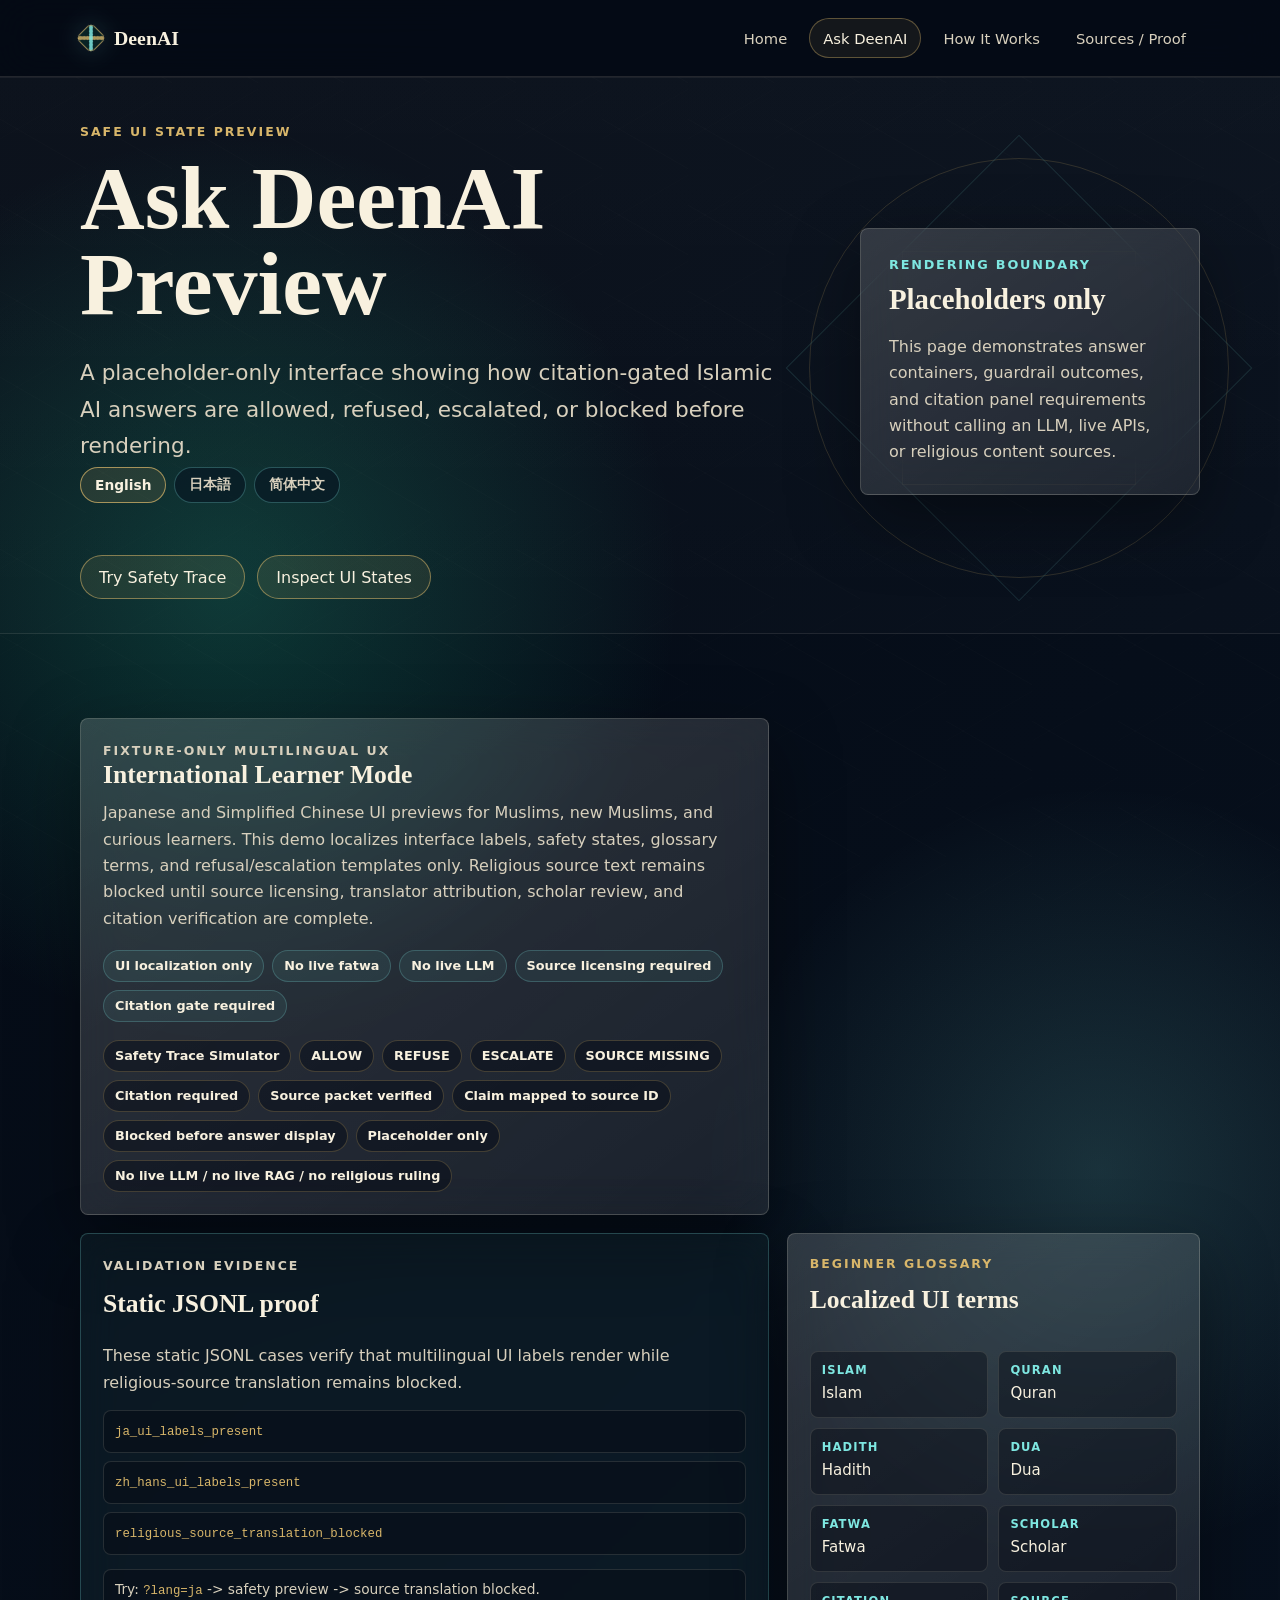
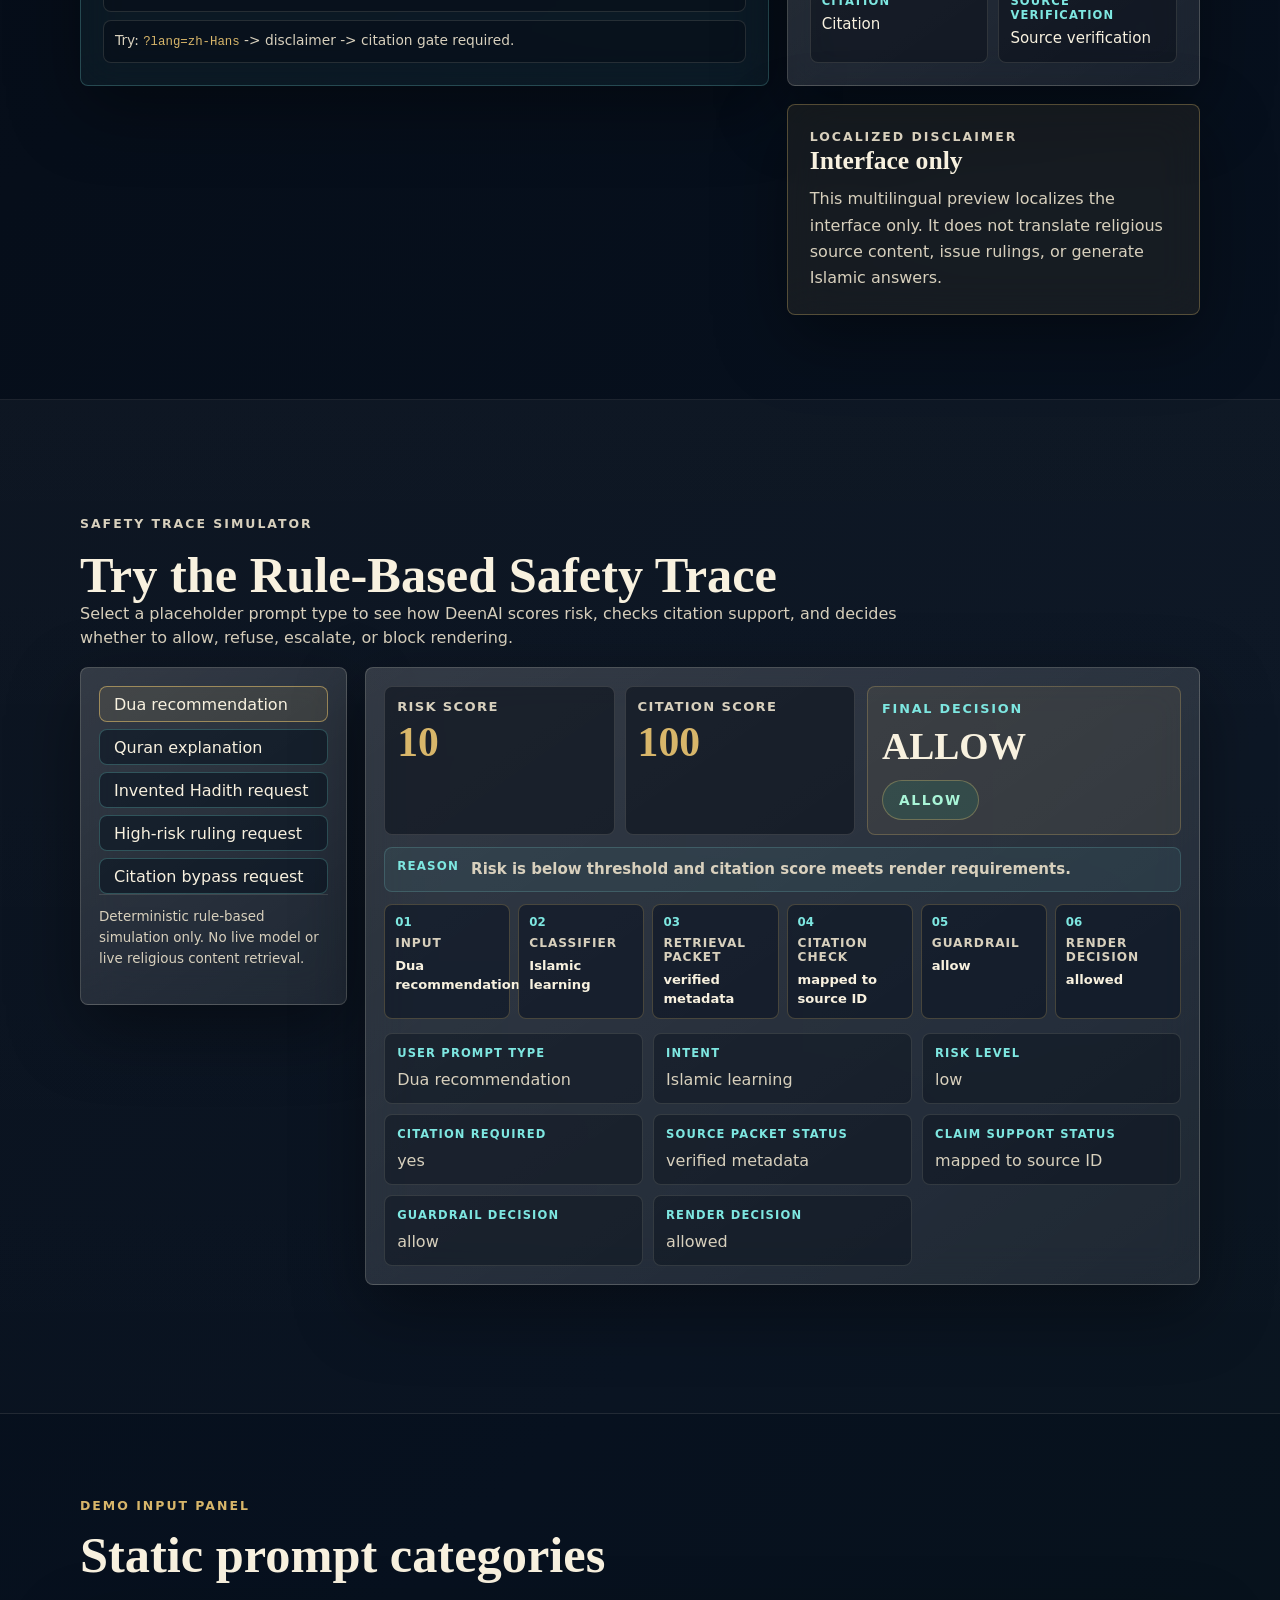
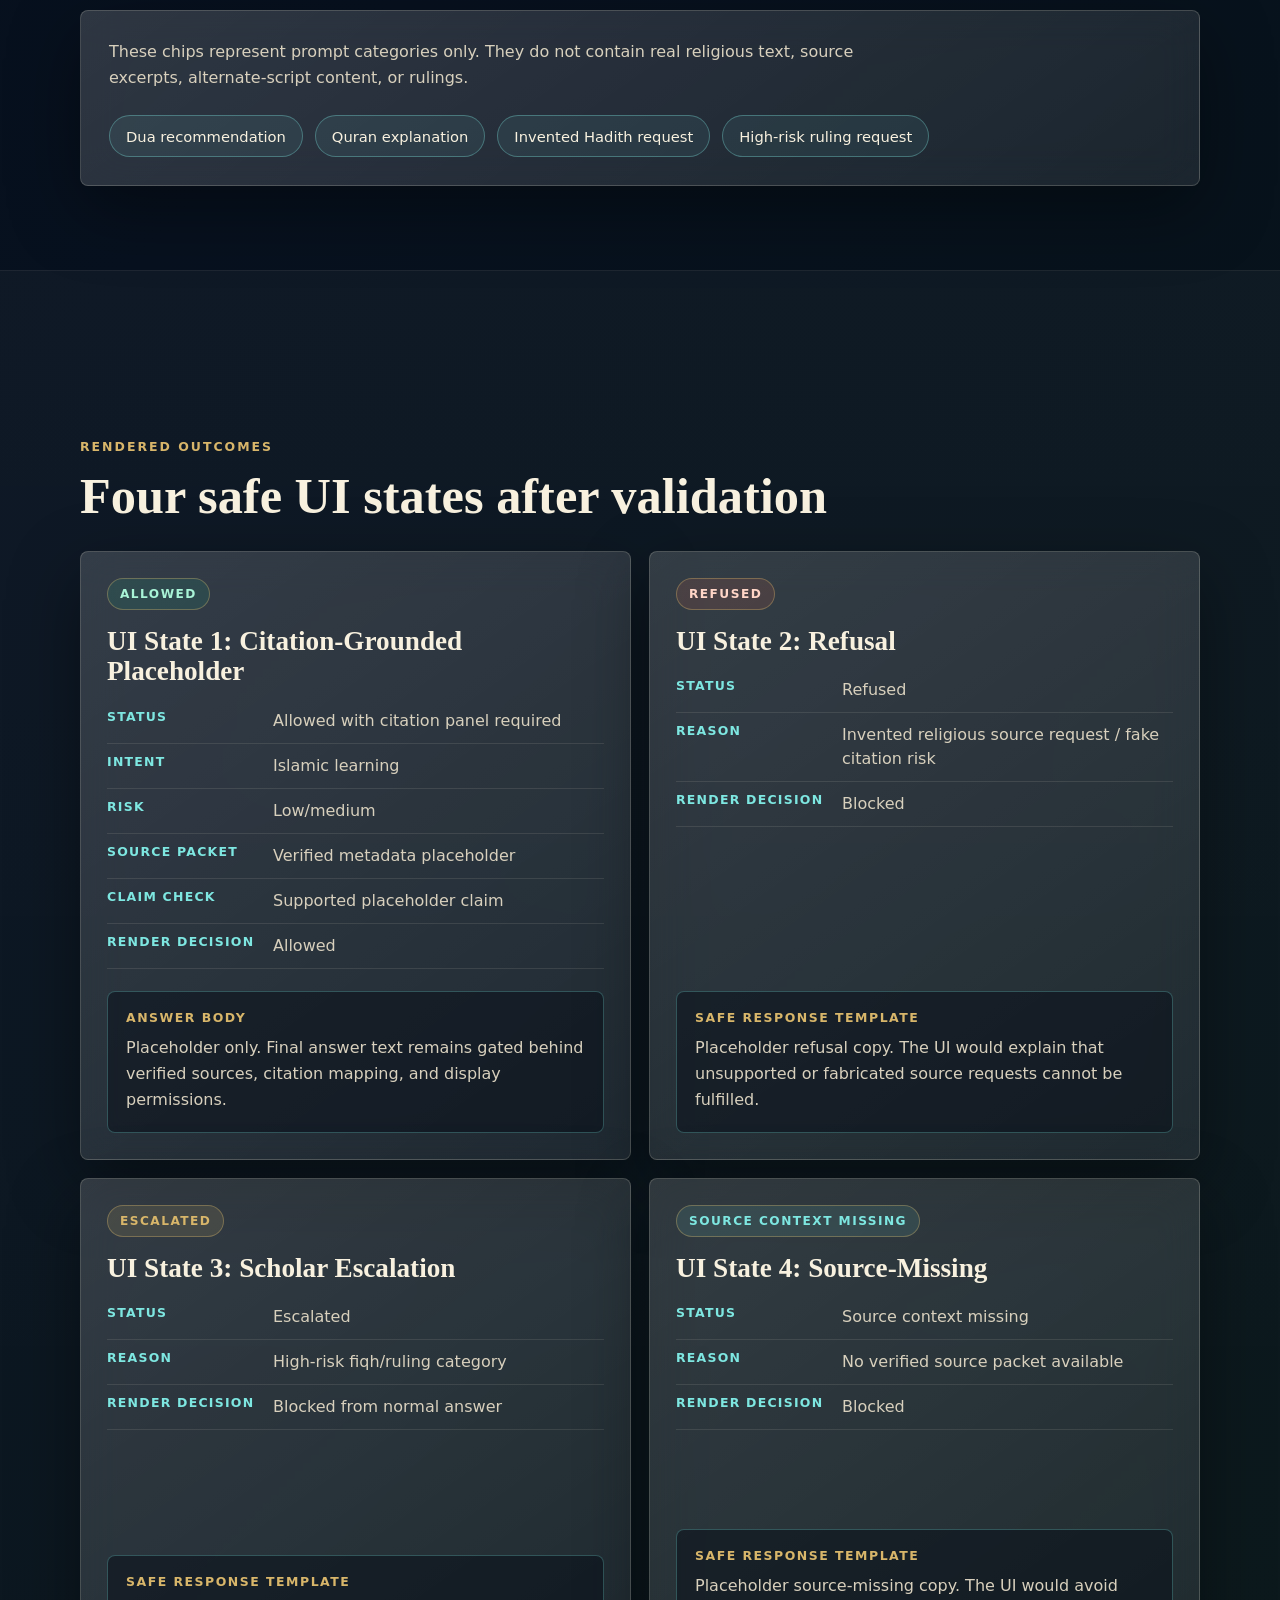
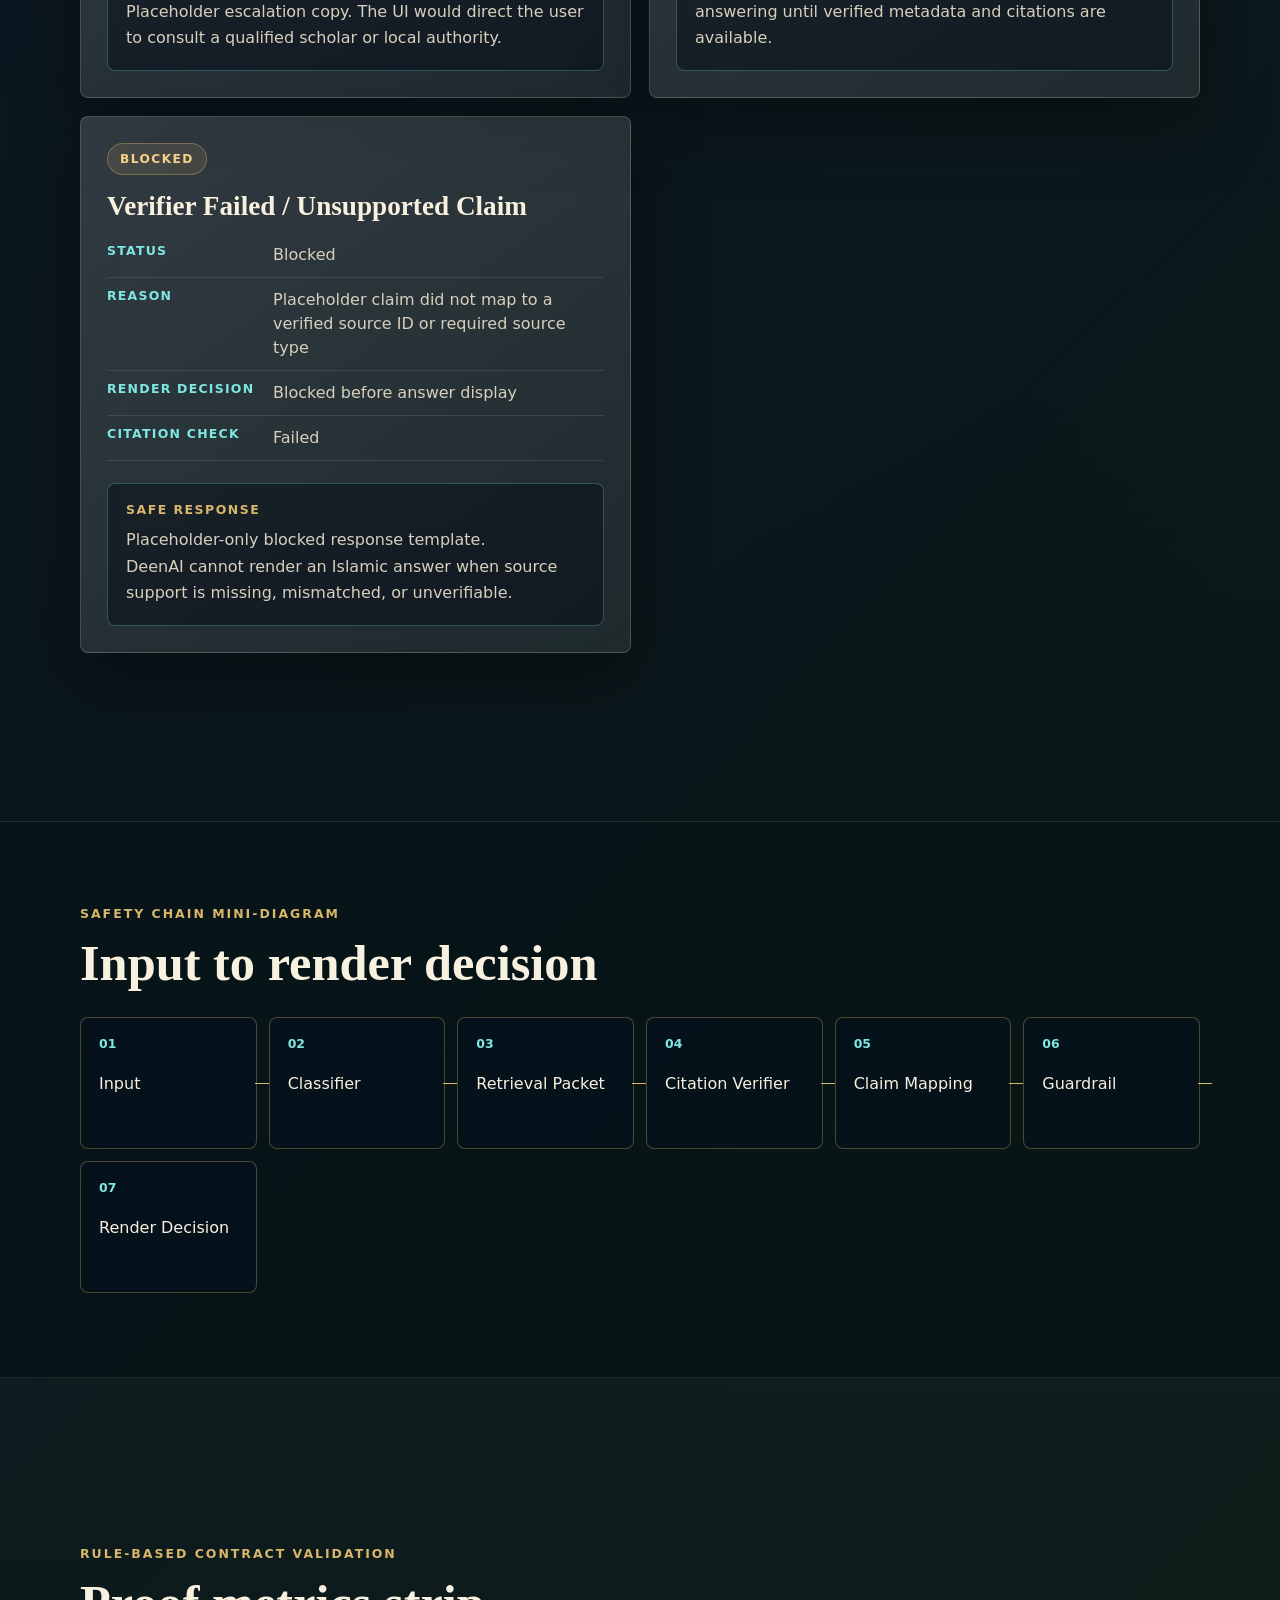
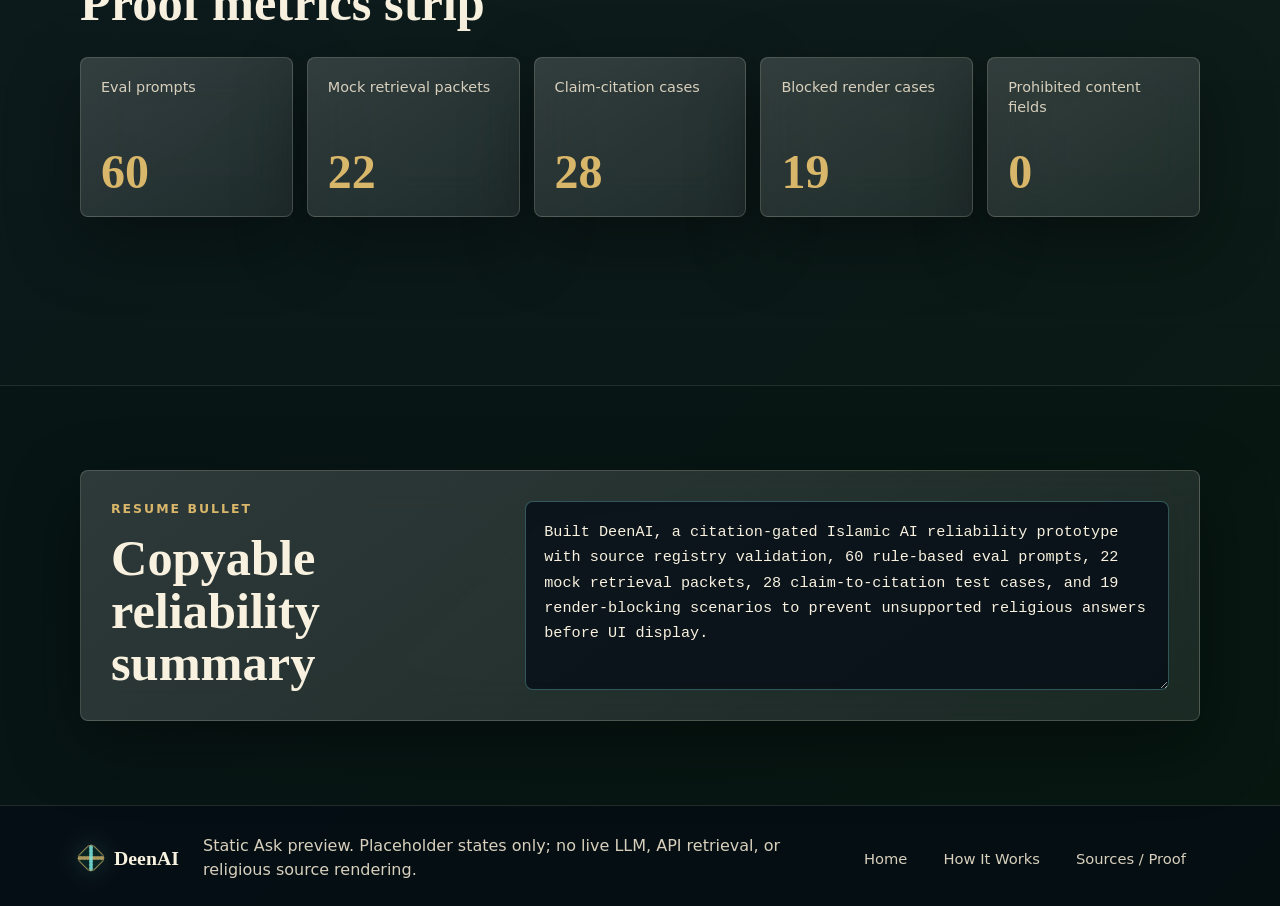
==== commit 5646e347: "feat: add international learner validation evidence" ====
--- a/ask.html
+++ b/ask.html
@@ -86,6 +86,23 @@
               <span data-i18n="blockedBeforeDisplay">Blocked before answer display</span>
               <span data-i18n="placeholderOnly">Placeholder only</span>
               <span data-i18n="noLiveBoundary">No live LLM / no live RAG / no religious ruling</span>
+            </div>
+          </article>
+
+          <article class="glass validation-evidence-panel" aria-labelledby="validation-evidence-title">
+            <p class="eyebrow">Validation Evidence</p>
+            <h2 id="validation-evidence-title">Static JSONL proof</h2>
+            <p>
+              These static JSONL cases verify that multilingual UI labels render while religious-source &#116;ranslation remains blocked.
+            </p>
+            <ul class="validation-artifact-list" aria-label="International learner mode validation artifacts">
+              <li><code>ja_ui_labels_present</code></li>
+              <li><code>zh_hans_ui_labels_present</code></li>
+              <li><code>religious_source_&#116;ranslation_blocked</code></li>
+            </ul>
+            <div class="reviewer-path-lines" aria-label="International learner mode reviewer path">
+              <span>Try: <code>?lang=ja</code> -> safety preview -> source &#116;ranslation blocked.</span>
+              <span>Try: <code>?lang=zh-Hans</code> -> disclaimer -> citation gate required.</span>
             </div>
           </article>
 
--- a/styles.css
+++ b/styles.css
@@ -999,6 +999,7 @@
 }
 
 .international-card,
+.validation-evidence-panel,
 .glossary-panel,
 .disclaimer-panel {
   padding: 22px;
@@ -1010,6 +1011,7 @@
 }
 
 .international-card h2,
+.validation-evidence-panel h2,
 .glossary-panel h2,
 .disclaimer-panel h2 {
   margin: 0 0 12px;
@@ -1019,10 +1021,49 @@
 }
 
 .international-card p,
+.validation-evidence-panel p,
 .disclaimer-panel p {
   margin: 0;
   color: var(--ivory-muted);
   line-height: 1.65;
+}
+
+.validation-evidence-panel {
+  display: grid;
+  gap: 14px;
+  grid-column: 1;
+  border-color: rgba(126, 231, 225, 0.24);
+  background: rgba(126, 231, 225, 0.05);
+}
+
+.validation-artifact-list,
+.reviewer-path-lines {
+  display: grid;
+  gap: 8px;
+  margin: 0;
+}
+
+.validation-artifact-list {
+  padding: 0;
+  list-style: none;
+}
+
+.validation-artifact-list li,
+.reviewer-path-lines span {
+  border: 1px solid rgba(248, 241, 223, 0.12);
+  border-radius: 8px;
+  padding: 10px 11px;
+  color: var(--ivory-muted);
+  background: rgba(5, 11, 21, 0.42);
+  font-size: 0.86rem;
+  line-height: 1.45;
+}
+
+.validation-artifact-list code,
+.reviewer-path-lines code {
+  color: var(--gold);
+  font-family: ui-monospace, SFMono-Regular, Menlo, Consolas, monospace;
+  font-size: 0.9em;
 }
 
 .trust-chip-row,
@@ -1633,6 +1674,7 @@
   }
 
   .international-card,
+  .validation-evidence-panel,
   .glossary-panel,
   .disclaimer-panel {
     padding: 18px;
